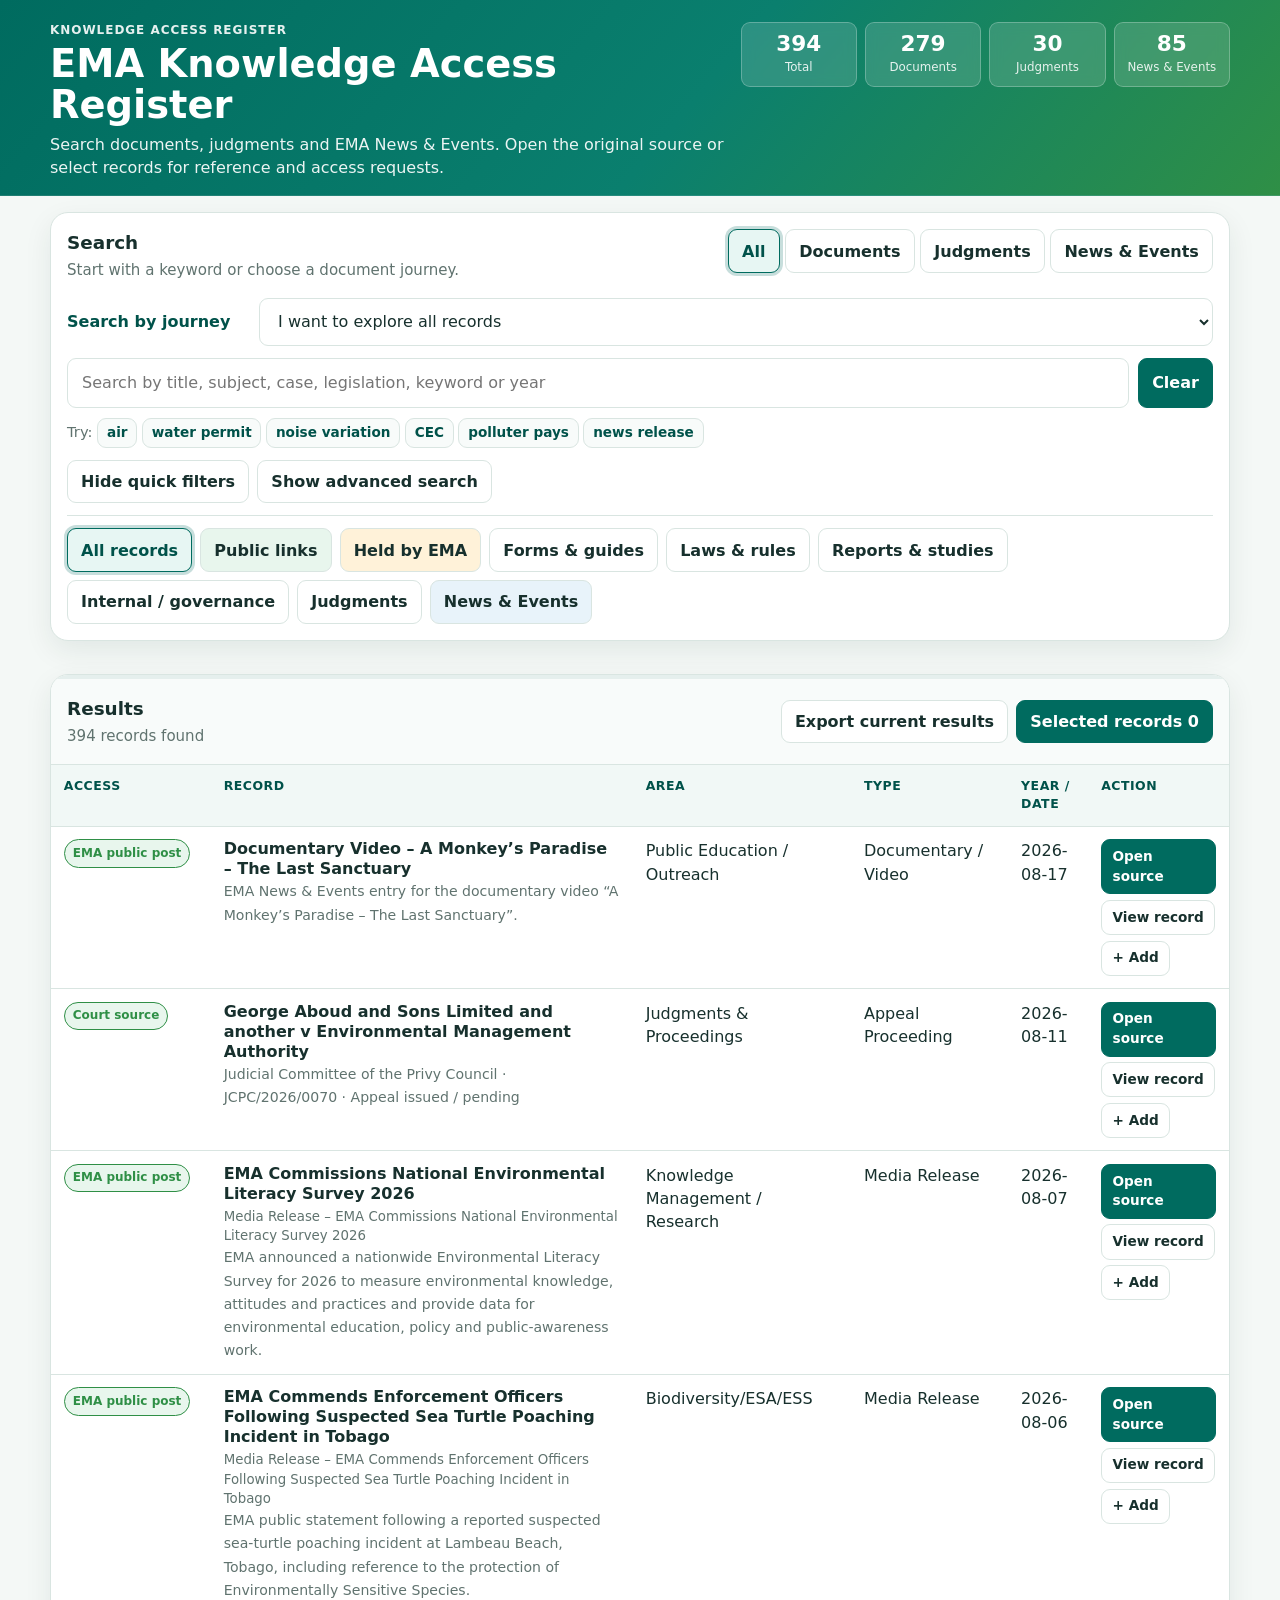
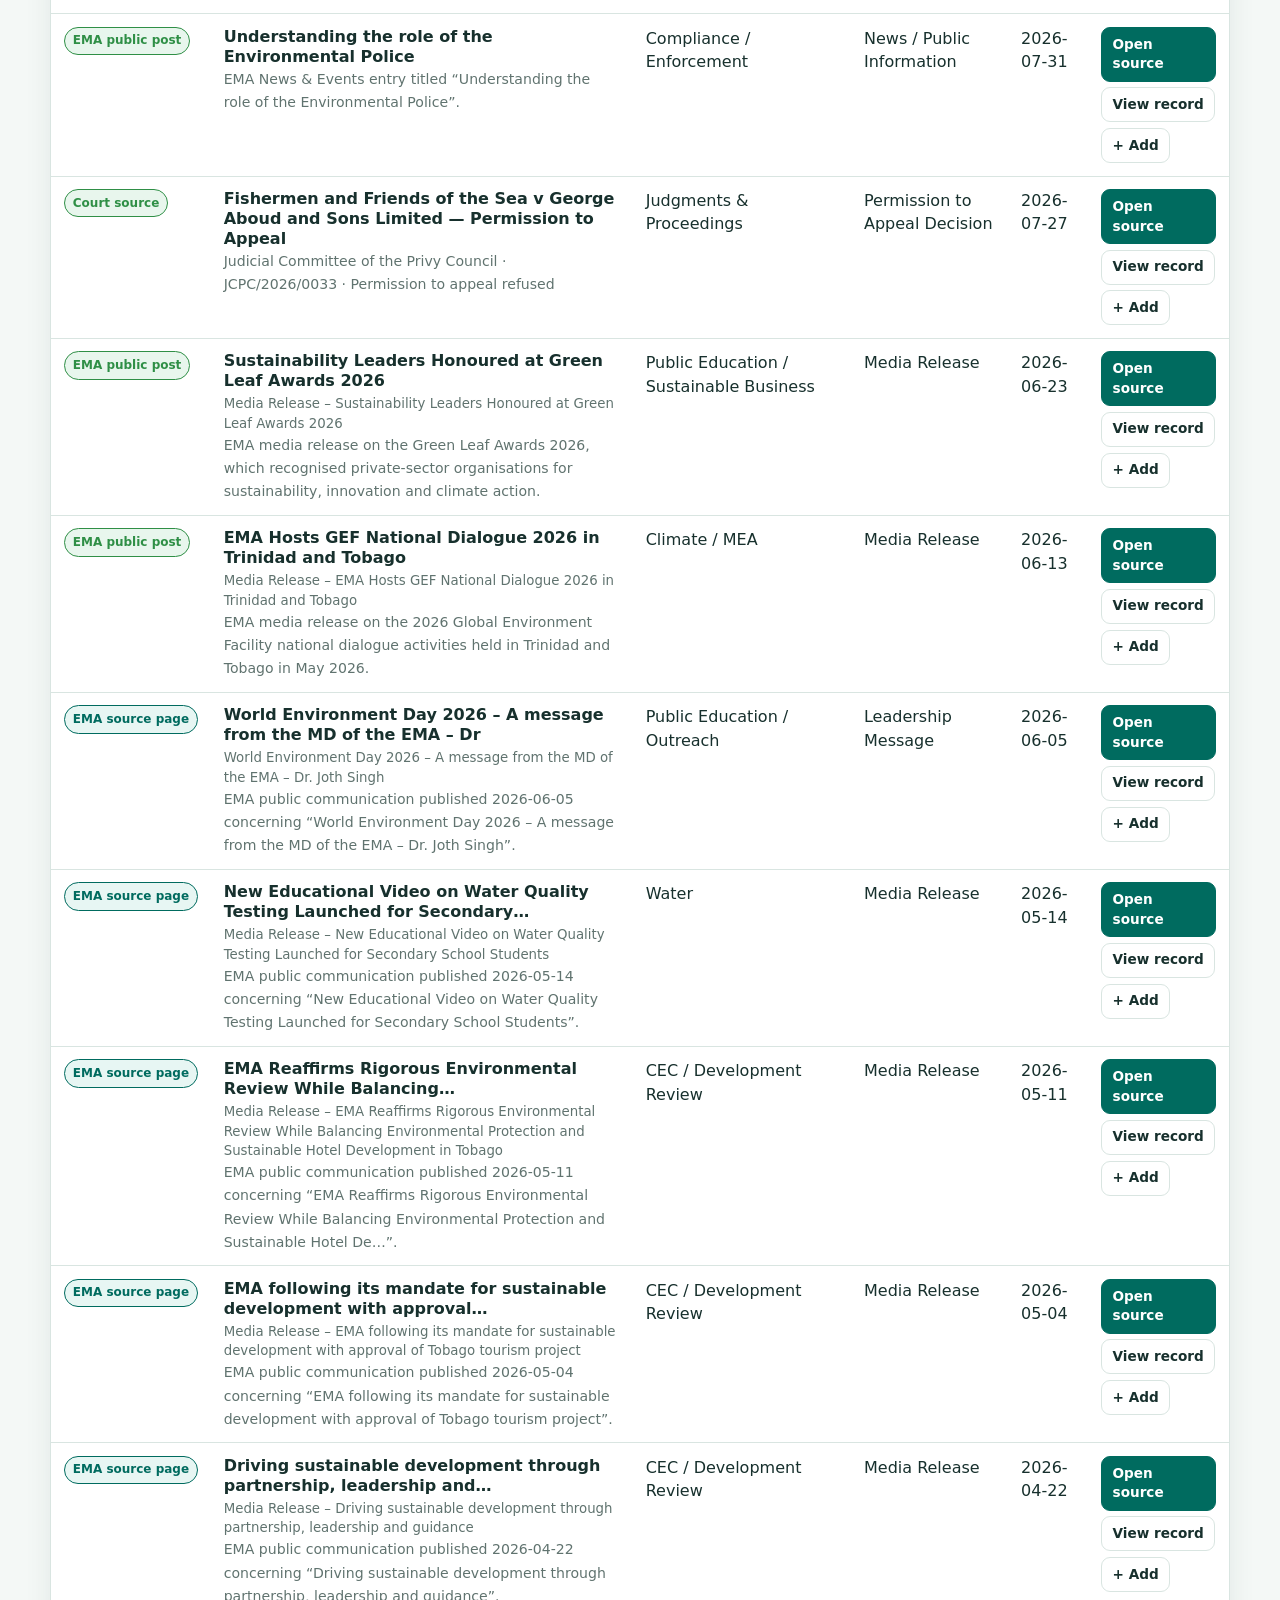
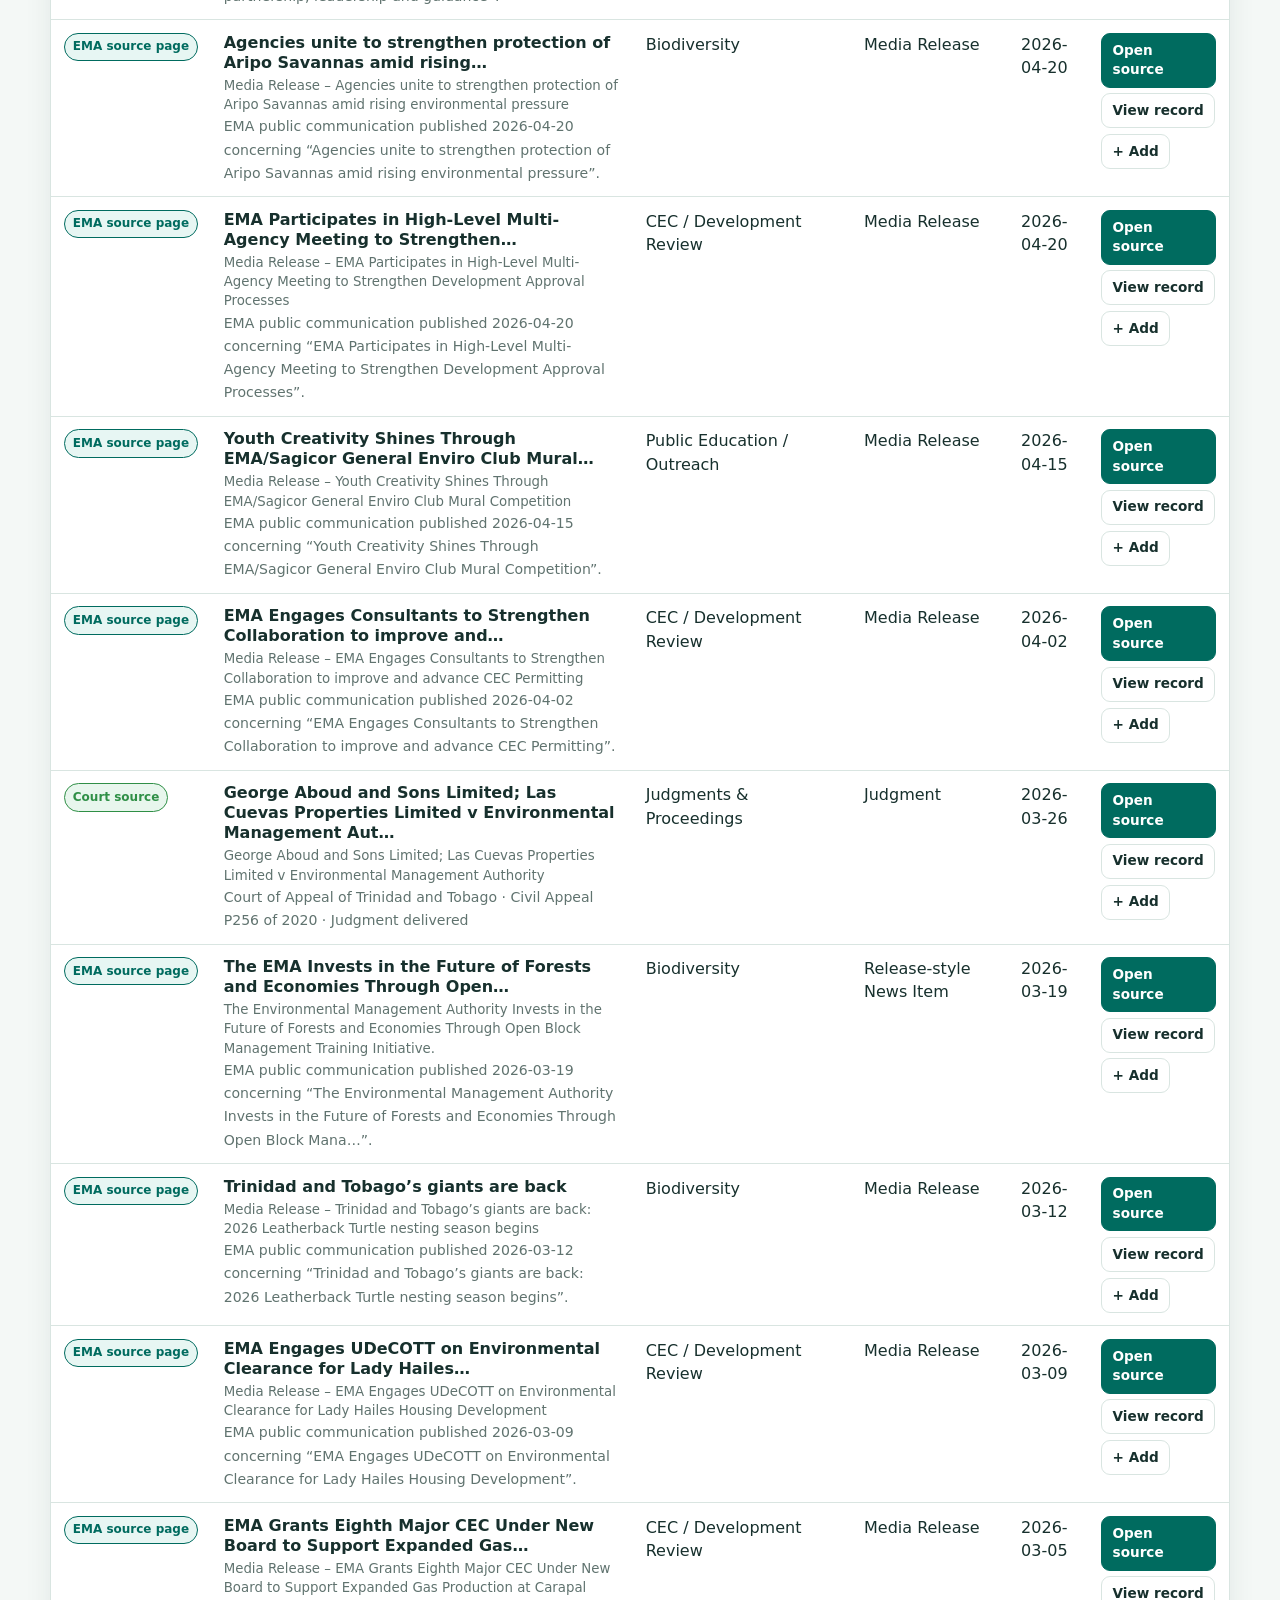
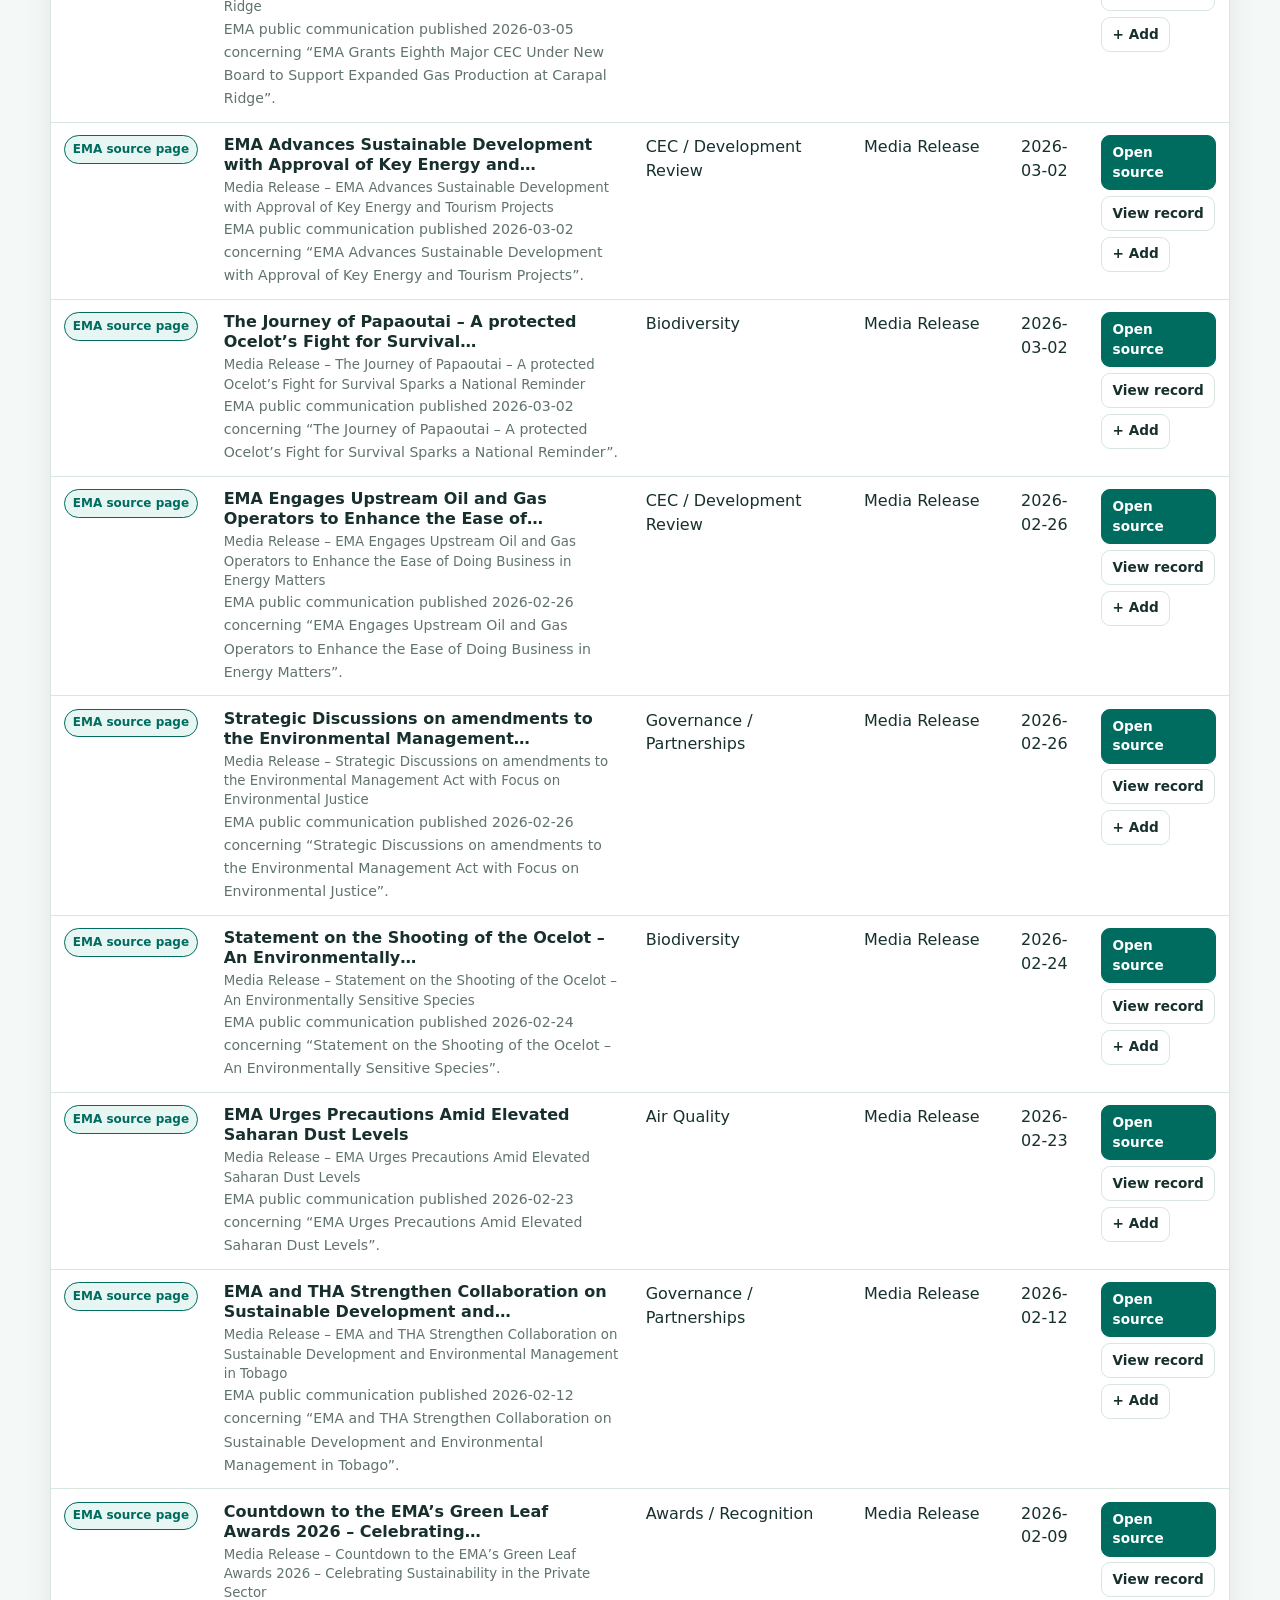
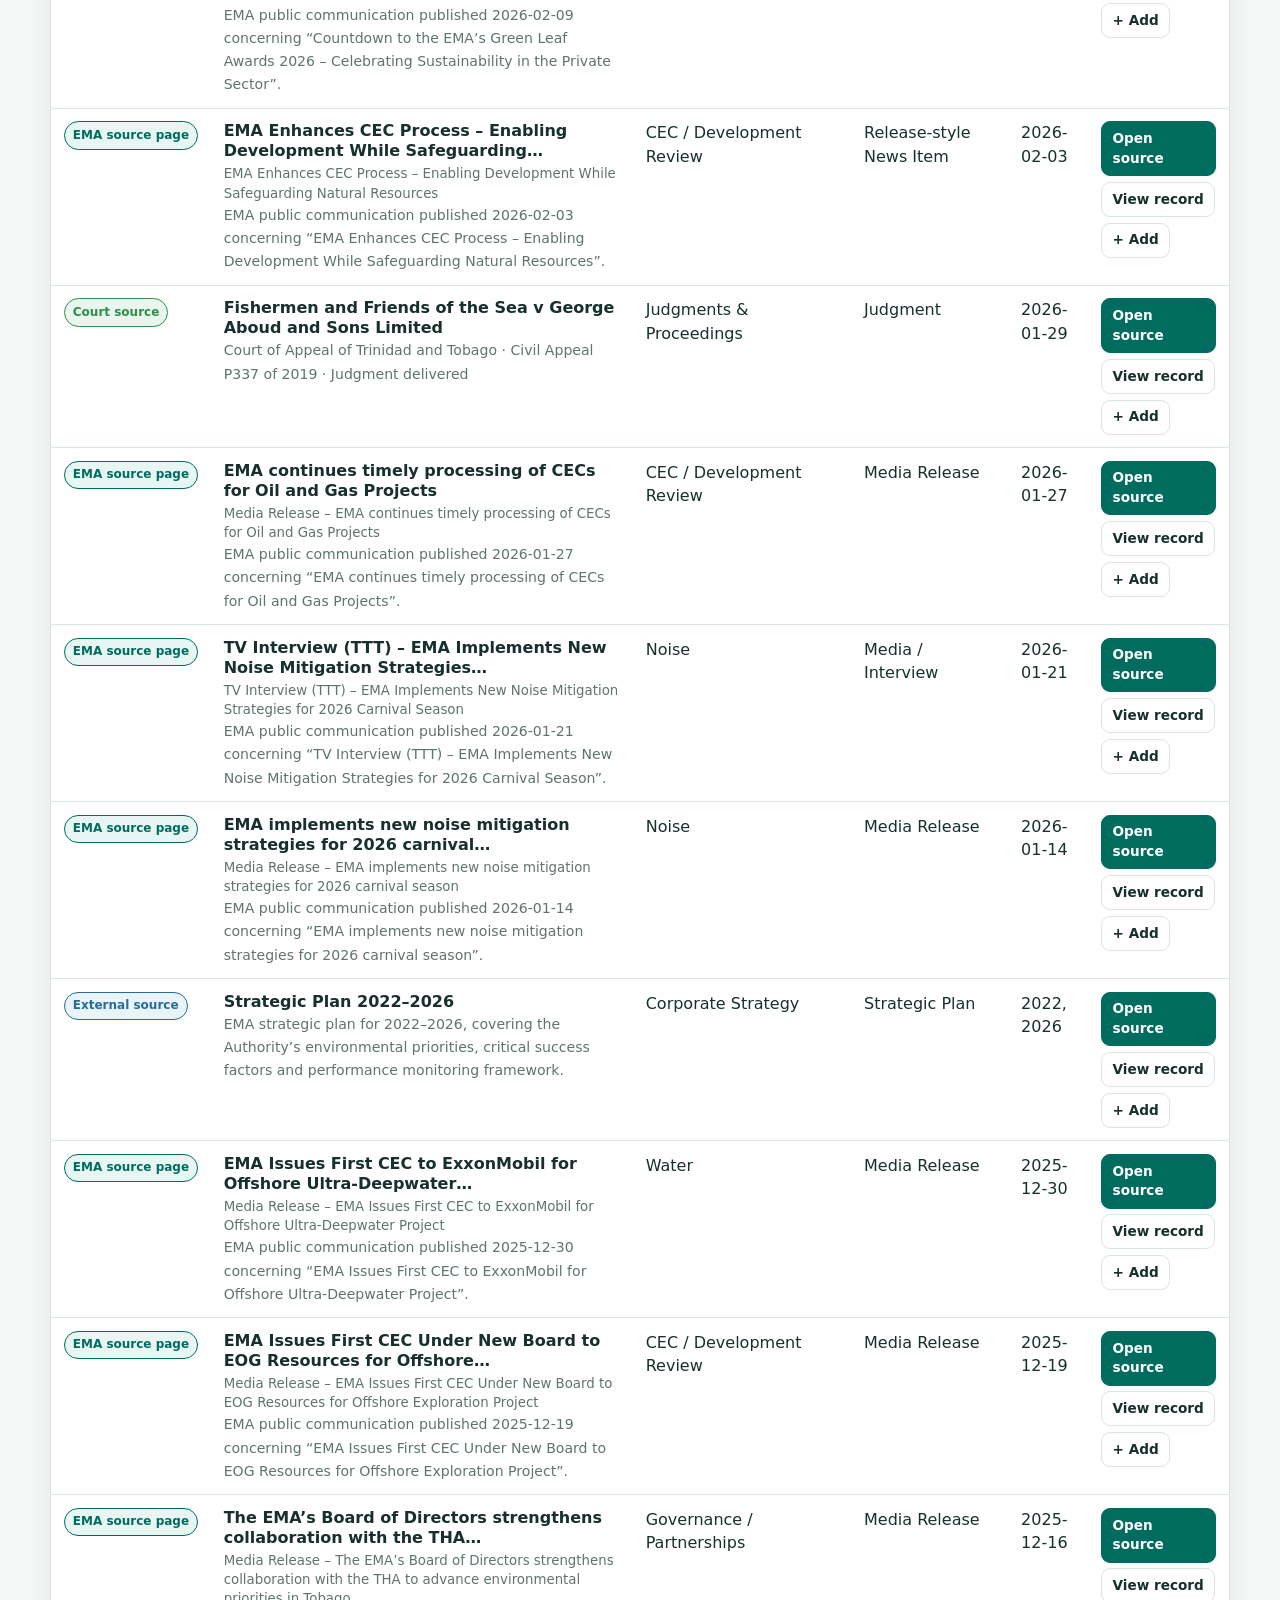
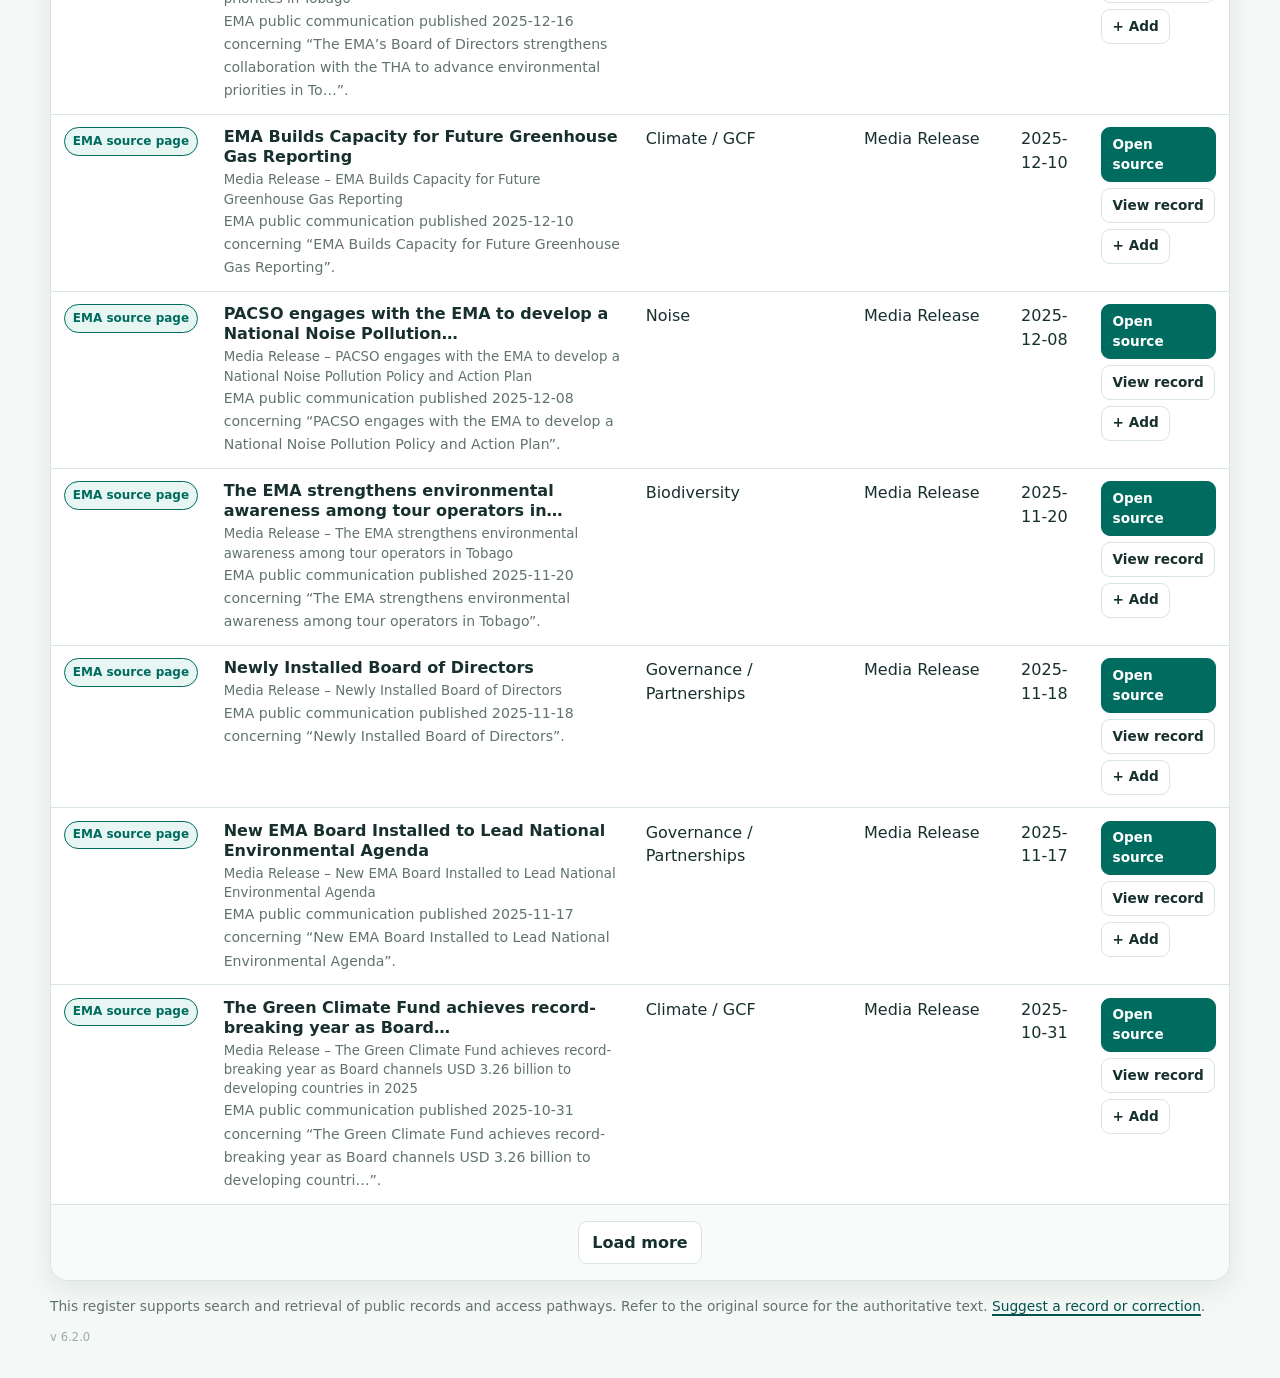
==== index.html @ c98d6322 "Add files via upload" ====
<!doctype html>
<html lang="en">
<head>
  <meta charset="utf-8" />
  <meta name="viewport" content="width=device-width, initial-scale=1" />
  <meta name="theme-color" content="#006b5f" />
  <meta name="description" content="Search publicly available EMA documents, judgments and public communications, with source and access information." />
  <title>EMA Knowledge Access Register</title>
  <link rel="manifest" href="manifest.webmanifest" />
  <link rel="stylesheet" href="assets/styles.css" />
</head>
<body>
  <a class="skip-link" href="#searchInput">Skip to search</a>

  <header class="app-header">
    <div class="header-wrap">
      <div class="title-block">
        <p class="eyebrow">Knowledge Access Register</p>
        <h1>EMA Knowledge Access Register</h1>
        <p class="lede">Search documents, judgments and EMA News & Events. Open the original source or select records for reference and access requests.</p>
      </div>
      <div class="metric-strip" aria-label="Register metrics">
        <div class="metric"><span id="metricTotal">—</span><small>Total</small></div>
        <div class="metric"><span id="metricDocuments">—</span><small>Documents</small></div>
        <div class="metric"><span id="metricJudgments">—</span><small>Judgments</small></div>
        <div class="metric"><span id="metricPress">—</span><small>News & Events</small></div>
      </div>
    </div>
  </header>

  <main class="app-shell">
    <section class="search-panel" aria-labelledby="searchHeading">
      <div class="search-topline">
        <div>
          <h2 id="searchHeading">Search</h2>
          <p>Start with a keyword or choose a document journey.</p>
        </div>
        <div class="db-tabs" role="group" aria-label="Choose database">
          <button class="tab active" type="button" data-database="all">All</button>
          <button class="tab" type="button" data-database="documents">Documents</button>
          <button class="tab" type="button" data-database="judgments">Judgments</button>
          <button class="tab" type="button" data-database="press_releases">News &amp; Events</button>
        </div>
      </div>

      <div class="journey-row">
        <label for="journeySelect">Search by journey</label>
        <select id="journeySelect">
          <option value="all">I want to explore all records</option>
          <option value="public">I need to find a public document</option>
          <option value="request">I need to request a document held by EMA</option>
          <option value="forms">I need a form, guide, or application document</option>
          <option value="law">I need a law, rule, regulation, or legal record</option>
          <option value="judgments">I need a judgment or court proceeding</option>
          <option value="reports">I need a report, study, or technical document</option>
          <option value="internal">I need an internal policy or governance document</option>
          <option value="press">I need EMA News &amp; Events or public updates</option>
        </select>
      </div>

      <div class="search-box">
        <label class="sr-only" for="searchInput">Search records</label>
        <input id="searchInput" type="search" autocomplete="off" placeholder="Search by title, subject, case, legislation, keyword or year" />
        <button class="primary" type="button" id="clearSearchBtn">Clear</button>
      </div>
      <p class="examples">Try: <button type="button" class="text-chip" data-example="air">air</button> <button type="button" class="text-chip" data-example="water permit">water permit</button> <button type="button" class="text-chip" data-example="noise variation">noise variation</button> <button type="button" class="text-chip" data-example="CEC">CEC</button> <button type="button" class="text-chip" data-example="polluter pays">polluter pays</button> <button type="button" class="text-chip" data-example="press release">news release</button></p>

      <div class="toggle-row">
        <button class="ghost" type="button" id="quickFiltersToggle" aria-expanded="true" aria-controls="quickFilters">Hide quick filters</button>
        <button class="ghost" type="button" id="advancedToggle" aria-expanded="false" aria-controls="advancedFilters">Show advanced search</button>
      </div>

      <div class="quick-filters" id="quickFilters" role="group" aria-label="Quick filters">
        <button type="button" class="filter active" data-filter="all">All records</button>
        <button type="button" class="filter" data-filter="public">Public links</button>
        <button type="button" class="filter" data-filter="request">Held by EMA</button>
        <button type="button" class="filter" data-filter="forms">Forms & guides</button>
        <button type="button" class="filter" data-filter="law">Laws & rules</button>
        <button type="button" class="filter" data-filter="reports">Reports & studies</button>
        <button type="button" class="filter" data-filter="internal">Internal / governance</button>
        <button type="button" class="filter" data-filter="judgments">Judgments</button>
        <button type="button" class="filter" data-filter="press">News &amp; Events</button>
        
      </div>

      <div class="advanced hidden" id="advancedFilters">
        <label>Knowledge area
          <select id="areaFilter"><option value="all">All areas</option></select>
        </label>
        <label>Record type
          <select id="typeFilter"><option value="all">All types</option></select>
        </label>
        <label>Source status
          <select id="statusFilter"><option value="all">All statuses</option></select>
        </label>
        <label>Year
          <select id="yearFilter"><option value="all">All years</option></select>
        </label>
      </div>
    </section>

    <section class="notice hidden" id="loadNotice" aria-live="polite"></section>

    <section class="results-panel" aria-labelledby="resultsHeading">
      <div class="results-head">
        <div>
          <h2 id="resultsHeading">Results</h2>
          <p id="resultCount">Loading records…</p>
        </div>
        <div class="results-actions">
          <button class="ghost" type="button" id="exportResultsBtn">Export current results</button>
          <button class="primary" type="button" id="openBasketBtn">Selected records <span id="basketCount">0</span></button>
        </div>
      </div>

      <div class="table-wrap" role="region" aria-label="Search results" tabindex="0">
        <table class="results-table">
          <thead>
            <tr>
              <th scope="col">Access</th>
              <th scope="col">Record</th>
              <th scope="col">Area</th>
              <th scope="col">Type</th>
              <th scope="col">Year / Date</th>
              <th scope="col">Action</th>
            </tr>
          </thead>
          <tbody id="resultsBody">
            <tr><td colspan="6">Loading…</td></tr>
          </tbody>
        </table>
      </div>
      <section id="lowResultAssist" class="low-result-assist hidden" aria-live="polite"></section>
      <div class="load-more-row"><button class="ghost" type="button" id="loadMoreBtn">Load more</button></div>
    </section>
  </main>

  <aside class="basket-drawer" id="basketDrawer" aria-hidden="true" aria-labelledby="basketTitle">
    <div class="basket-card">
      <div class="basket-head">
        <div>
          <h2 id="basketTitle">Selected records</h2>
          <p>Review records you selected, then export the list or prepare request text where needed.</p>
        </div>
        <button class="icon-btn" type="button" id="closeBasketBtn" aria-label="Close basket">×</button>
      </div>
      <div id="basketItems" class="basket-items empty">No records selected yet.</div>
      <div class="basket-actions">
        <button class="primary" type="button" id="copyRequestBtn">Copy request text</button>
        <button class="ghost" type="button" id="downloadCsvBtn">Download CSV</button>
        <button class="ghost" type="button" id="downloadJsonBtn">Download JSON</button>
        <a class="ghost link-btn" href="https://www.ema.co.tt/information-centre-general-request/" target="_blank" rel="noopener">Open EMA request page</a>
        <button class="ghost danger-lite" type="button" id="clearBasketBtn">Clear all</button>
      </div>
      <label class="request-output-label" for="requestOutput">Generated request text</label>
      <textarea id="requestOutput" rows="8" readonly></textarea>
    </div>
  </aside>

  <footer class="footer">
    <div class="footer-mainline">
      <span>This register supports search and retrieval of public records and access pathways. Refer to the original source for the authoritative text. <a href="mailto:ema@ema.co.tt?subject=EMA%20Knowledge%20Access%20Register%20%E2%80%93%20record%20suggestion">Suggest a record or correction</a>.</span>
      <span class="version-shell" aria-label="App version">v<span id="appVersion" class="secret-version" tabindex="0">—</span></span>
    </div>
    <div id="adminPanel" class="admin-panel hidden" aria-live="polite">
      <div class="admin-head">
        <div>
          <strong>Admin tools</strong>
          <small>Version and diagnostics for GitHub Pages troubleshooting.</small>
        </div>
        <button class="ghost danger-lite" type="button" id="resetCacheBtn" title="Use if GitHub Pages still shows an old cached version">Refresh app cache</button>
      </div>
      <div id="diagnosticsPanel" class="diagnostics"></div>
    </div>
  </footer>

  <script src="assets/app.js" defer></script>
</body>
</html>
---- assets/styles.css ----
:root{
  --bg:#f4f8f6;
  --surface:#ffffff;
  --surface-soft:#f8fbfa;
  --text:#17302d;
  --muted:#60736f;
  --line:#d9e5e1;
  --teal:#006b5f;
  --teal-dark:#00524a;
  --green:#2f8f46;
  --green-soft:#e8f6ed;
  --amber:#b26d00;
  --amber-soft:#fff2d9;
  --blue:#266d96;
  --blue-soft:#e8f3fa;
  --grey:#68727a;
  --grey-soft:#f0f2f3;
  --red:#ad3b2f;
  --red-soft:#fff0ed;
  --shadow:0 10px 28px rgba(15,48,43,.08);
  --radius:18px;
  --focus:0 0 0 3px rgba(0,107,95,.22);
  font-family: system-ui, -apple-system, BlinkMacSystemFont, "Segoe UI", sans-serif;
}
*{box-sizing:border-box}
html{scroll-behavior:smooth}
body{margin:0;background:var(--bg);color:var(--text);font-size:16px;line-height:1.45}
button,input,select,textarea{font:inherit}
button,a{touch-action:manipulation}
button{cursor:pointer}
a{color:var(--teal);text-decoration-thickness:2px;text-underline-offset:3px}
.skip-link{position:absolute;left:-999px;top:0;background:#fff;color:#000;padding:.75rem;z-index:9999}
.skip-link:focus{left:0}
.sr-only{position:absolute;width:1px;height:1px;padding:0;margin:-1px;overflow:hidden;clip:rect(0,0,0,0);white-space:nowrap;border:0}
.hidden{display:none!important}
.app-header{background:linear-gradient(130deg,#006b5f 0%,#0a7f6e 54%,#2f8f46 100%);color:#fff;padding:1.35rem 1rem 1rem;border-bottom:1px solid rgba(255,255,255,.12)}
.header-wrap{max-width:1180px;margin:0 auto;display:grid;grid-template-columns:1.5fr auto;gap:1rem;align-items:end}
.eyebrow{margin:0 0 .25rem;text-transform:uppercase;font-weight:800;letter-spacing:.08em;font-size:.75rem;opacity:.9}
h1{margin:0;font-size:clamp(1.65rem,3vw,2.65rem);line-height:1.08}
.lede{margin:.45rem 0 0;max-width:760px;color:rgba(255,255,255,.92)}
.metric-strip{display:grid;grid-template-columns:repeat(4,minmax(78px,1fr));gap:.5rem;min-width:min(520px,100%)}
.metric{background:rgba(255,255,255,.14);border:1px solid rgba(255,255,255,.25);border-radius:14px;padding:.65rem .8rem;text-align:center;backdrop-filter:blur(6px)}
.metric span{display:block;font-weight:850;font-size:1.35rem;line-height:1;color:#fff}
.metric small{display:block;margin-top:.25rem;color:rgba(255,255,255,.88);font-size:.74rem}
.app-shell{width:min(1180px,calc(100% - 1.5rem));margin:1rem auto 0;display:grid;gap:1.35rem}
.search-panel,.results-panel,.notice{background:var(--surface);border:1px solid var(--line);box-shadow:var(--shadow);border-radius:var(--radius)}
.search-panel{padding:1rem;position:relative;top:auto;z-index:1}
.search-topline{display:flex;justify-content:space-between;align-items:flex-start;gap:1rem;flex-wrap:wrap}
h2{margin:.05rem 0 .2rem;font-size:1.15rem}
.search-topline p,.results-head p,.basket-head p{margin:0;color:var(--muted);font-size:.94rem}
.db-tabs{display:flex;gap:.35rem;flex-wrap:wrap}
.tab,.filter,.ghost,.primary,.text-chip,.icon-btn,.link-btn{border:1px solid var(--line);border-radius:999px;background:#fff;color:var(--text);padding:.58rem .82rem;font-weight:750;text-decoration:none;display:inline-flex;align-items:center;justify-content:center;gap:.35rem;min-height:40px}
.tab.active,.filter.active{border-color:var(--teal);background:#e7f6f3;color:var(--teal-dark);box-shadow:var(--focus)}
.primary{background:var(--teal);color:#fff;border-color:var(--teal)}
.primary:hover,.primary:focus{background:var(--teal-dark)}
.ghost:hover,.ghost:focus,.tab:hover,.filter:hover,.text-chip:hover{border-color:var(--teal);box-shadow:var(--focus)}
.danger-lite{color:var(--red);background:var(--red-soft);border-color:#f3c6be}
.journey-row{display:grid;grid-template-columns:180px 1fr;gap:.75rem;align-items:center;margin:1rem 0 .75rem}
.journey-row label{font-weight:800;color:var(--teal-dark)}
select,input[type="search"]{width:100%;border:1px solid var(--line);border-radius:14px;background:#fff;color:var(--text);padding:.78rem .88rem;min-height:46px}
select:focus,input:focus,textarea:focus,button:focus-visible,a:focus-visible{outline:none;box-shadow:var(--focus);border-color:var(--teal)}
.search-box{display:grid;grid-template-columns:1fr auto;gap:.55rem}
.examples{margin:.6rem 0 0;color:var(--muted);font-size:.92rem}
.text-chip{min-height:30px;padding:.18rem .55rem;font-size:.85rem;background:var(--surface-soft);color:var(--teal-dark)}
.toggle-row{display:flex;gap:.5rem;flex-wrap:wrap;margin-top:.75rem}
.quick-filters{display:flex;gap:.5rem;flex-wrap:wrap;margin-top:.75rem;padding-top:.75rem;border-top:1px solid var(--line)}
.filter[data-filter="public"]{background:var(--green-soft)}
.filter[data-filter="request"]{background:var(--amber-soft)}
.filter[data-filter="press"]{background:var(--blue-soft)}
.advanced{display:grid;grid-template-columns:repeat(4,minmax(150px,1fr));gap:.75rem;margin-top:.85rem;padding:.85rem;background:var(--surface-soft);border:1px solid var(--line);border-radius:14px}
.advanced label{font-size:.85rem;color:var(--muted);font-weight:750}
.advanced select{margin-top:.25rem}
.notice{padding:.85rem 1rem;border-left:6px solid var(--amber);background:#fffaf0}
.notice.error{border-left-color:var(--red);background:var(--red-soft)}
.notice.success{border-left-color:var(--green);background:var(--green-soft)}
.results-panel{padding:0;overflow:hidden;margin-top:.75rem;scroll-margin-top:1rem}
.results-head{display:flex;justify-content:space-between;gap:1rem;align-items:center;padding:1rem;border-bottom:1px solid var(--line);background:var(--surface-soft)}
.results-actions{display:flex;gap:.5rem;flex-wrap:wrap;justify-content:flex-end}
.table-wrap{overflow:auto;max-height:none}
.results-table{width:100%;border-collapse:collapse;background:#fff}
th,td{padding:.78rem .8rem;border-bottom:1px solid var(--line);vertical-align:top;text-align:left}
th{position:sticky;top:0;background:#f1f8f6;color:var(--teal-dark);font-size:.78rem;text-transform:uppercase;letter-spacing:.04em;z-index:2}
.result-row{transition:background .18s ease}
.result-row:hover{background:#fbfdfc}
.status-pill{display:inline-flex;align-items:center;border-radius:999px;padding:.28rem .5rem;font-size:.75rem;font-weight:850;border:1px solid currentColor;white-space:nowrap}
.status-public{color:var(--green);background:var(--green-soft)}
.status-request{color:var(--amber);background:var(--amber-soft)}
.status-external{color:var(--blue);background:var(--blue-soft)}
.status-source{color:var(--teal);background:#e7f6f3}
.status-verify{color:var(--grey);background:var(--grey-soft)}
.title-cell strong{display:block;font-size:1rem;line-height:1.25}
.title-cell small{display:block;color:var(--muted);margin-top:.18rem;max-width:520px}
.meta-sm{color:var(--muted);font-size:.88rem}
.action-stack{display:flex;gap:.35rem;flex-wrap:wrap;justify-content:flex-start}
.action-stack .ghost,.action-stack .primary{padding:.42rem .65rem;min-height:34px;font-size:.85rem}
.detail-row td{padding:0;border-bottom:1px solid var(--line);background:#fbfdfc}
.index-card{margin:.5rem .8rem .9rem;border:1px solid var(--line);border-left:6px solid var(--teal);border-radius:14px;background:#fff;padding:.9rem;box-shadow:0 4px 16px rgba(17,48,43,.06)}
.index-card.public{border-left-color:var(--green)}
.index-card.request{border-left-color:var(--amber)}
.index-card.external{border-left-color:var(--blue)}
.index-card.verify{border-left-color:var(--grey)}
.index-card-head{display:flex;justify-content:space-between;gap:1rem;align-items:flex-start;margin-bottom:.65rem}
.index-grid{display:grid;grid-template-columns:repeat(3,minmax(180px,1fr));gap:.75rem;margin-top:.75rem}
.info-box{background:var(--surface-soft);border:1px solid var(--line);border-radius:12px;padding:.75rem}
.info-box h4{margin:0 0 .25rem;font-size:.86rem;color:var(--teal-dark)}
.info-box p{margin:0;color:var(--muted);font-size:.9rem}
.keyword-list{display:flex;gap:.35rem;flex-wrap:wrap;margin-top:.45rem}
.keyword{background:#eef5f3;color:#36514d;border:1px solid #d6e3df;border-radius:999px;padding:.18rem .45rem;font-size:.75rem}
.load-more-row{text-align:center;padding:1rem;background:var(--surface-soft)}
.basket-drawer{position:fixed;inset:0;background:rgba(7,32,29,.38);display:none;align-items:stretch;justify-content:flex-end;z-index:50}
.basket-drawer.open{display:flex}
.basket-card{width:min(520px,100%);height:100%;background:#fff;padding:1rem;box-shadow:-12px 0 36px rgba(0,0,0,.18);overflow:auto}
.basket-head{display:flex;justify-content:space-between;gap:1rem;align-items:flex-start;border-bottom:1px solid var(--line);padding-bottom:.8rem;margin-bottom:.8rem}
.icon-btn{font-size:1.5rem;line-height:1;width:42px;height:42px;padding:0}
.basket-items{display:grid;gap:.55rem;margin-bottom:.85rem}
.basket-items.empty{color:var(--muted);background:var(--surface-soft);border:1px dashed var(--line);border-radius:12px;padding:1rem;text-align:center}
.basket-item{border:1px solid var(--line);border-left:5px solid var(--teal);border-radius:12px;padding:.65rem;background:#fff}
.basket-item strong{display:block}
.basket-item small{display:block;color:var(--muted);margin:.1rem 0 .35rem}
.basket-actions{display:flex;gap:.45rem;flex-wrap:wrap;margin:.7rem 0}
.request-output-label{font-weight:800;color:var(--teal-dark);display:block;margin:.9rem 0 .35rem}
textarea{width:100%;border:1px solid var(--line);border-radius:14px;padding:.75rem;background:#fbfdfc;color:var(--text);resize:vertical}
.footer{width:min(1180px,calc(100% - 1.5rem));margin:1rem auto 2rem;color:var(--muted);font-size:.86rem}
.footer-mainline{display:flex;justify-content:space-between;gap:.75rem;align-items:center;flex-wrap:wrap}
.version-shell{font-size:.72rem;color:#78908c;user-select:none;opacity:.72}
.secret-version{cursor:default;border-radius:8px;padding:.15rem .25rem}
.secret-version:focus-visible{outline:none;box-shadow:var(--focus)}
.admin-panel{margin-top:.75rem;background:#fff;border:1px solid var(--line);border-radius:14px;padding:.85rem;box-shadow:0 8px 24px rgba(17,48,43,.08)}
.admin-head{display:flex;align-items:center;justify-content:space-between;gap:.75rem;margin-bottom:.65rem}
.admin-head small{display:block;color:var(--muted);margin-top:.15rem}
.diagnostics{margin-top:.5rem;background:#fbfdfc;border:1px solid var(--line);border-radius:12px;padding:.75rem;white-space:pre-wrap;font-family:ui-monospace,SFMono-Regular,Menlo,monospace;color:#304b47;overflow:auto;max-height:280px}

/* Search and results are intentionally separated: the search panel no longer sticks over the record list. */
.results-panel::before{content:"";display:block;height:0}
.results-head{border-top:4px solid rgba(0,107,95,.08)}

@media(max-width:850px){
  .header-wrap{grid-template-columns:1fr}.metric-strip{grid-template-columns:repeat(4,1fr);min-width:0}.metric{padding:.55rem .4rem}.metric span{font-size:1.05rem}.metric small{font-size:.68rem}
  .search-panel{position:relative;top:auto}.journey-row{grid-template-columns:1fr}.search-box{grid-template-columns:1fr}.advanced{grid-template-columns:1fr}.results-head{align-items:flex-start;flex-direction:column}.results-actions{justify-content:flex-start;width:100%}.results-actions .ghost,.results-actions .primary{flex:1 1 auto}
  .results-table,.results-table thead,.results-table tbody,.results-table th,.results-table td,.results-table tr{display:block}.results-table thead{display:none}.result-row{border-bottom:1px solid var(--line);padding:.7rem .75rem}.result-row td{border:none;padding:.2rem 0}.result-row td:before{content:attr(data-label);display:block;font-size:.7rem;text-transform:uppercase;letter-spacing:.04em;color:var(--muted);font-weight:850;margin-top:.25rem}.result-row td:first-child:before{display:none}.action-stack{margin-top:.45rem}.detail-row{display:block}.detail-row td{display:block}.index-card{margin:.25rem .75rem .9rem}.index-grid{grid-template-columns:1fr}.index-card-head{flex-direction:column}.db-tabs{width:100%}.tab{flex:1 1 auto}.quick-filters{max-height:220px;overflow:auto}.toggle-row .ghost{flex:1 1 160px}
}
@media(max-width:480px){.admin-head{align-items:flex-start;flex-direction:column}.admin-head .ghost{width:100%}.app-header{padding:.9rem .75rem}.app-shell,.footer{width:calc(100% - .75rem)}.search-panel{padding:.75rem;border-radius:14px}.metric-strip{gap:.35rem}.metric small{display:none}th,td{padding:.6rem}.basket-card{padding:.85rem}.basket-actions .ghost,.basket-actions .primary,.basket-actions .link-btn{width:100%}}
@media(prefers-reduced-motion:reduce){*{scroll-behavior:auto!important;transition:none!important}}

/* v6.2 retrieval-focused refinements */
body{font-size:16px}
.tab,.filter,.ghost,.primary,.text-chip,.icon-btn,.link-btn{border-radius:9px;font-weight:700}
select,input[type="search"],textarea{font-size:16px;border-radius:9px}
.metric-strip{align-self:start}
.metric{border-radius:9px}
.result-row.is-selected{background:#f2faf7}
.select-toggle.selected{border-color:var(--green);background:var(--green-soft);color:var(--green)}
.context-box{grid-column:span 1}
.source-note{margin-top:.55rem!important;font-size:.82rem!important}
.low-result-assist{display:flex;justify-content:space-between;gap:1rem;align-items:center;padding:1rem;border-top:1px solid var(--line);background:#fbfdfc}
.low-result-assist strong{display:block;font-size:1rem;color:var(--teal-dark);margin-bottom:.2rem}
.low-result-assist p{margin:0;color:var(--muted);max-width:720px}
.low-result-actions{display:flex;gap:.5rem;flex-wrap:wrap;justify-content:flex-end}
.footer a{color:var(--teal-dark)}
@media(max-width:850px){.low-result-assist{align-items:flex-start;flex-direction:column}.low-result-actions{justify-content:flex-start;width:100%}.low-result-actions .ghost,.low-result-actions .primary{flex:1 1 auto}}
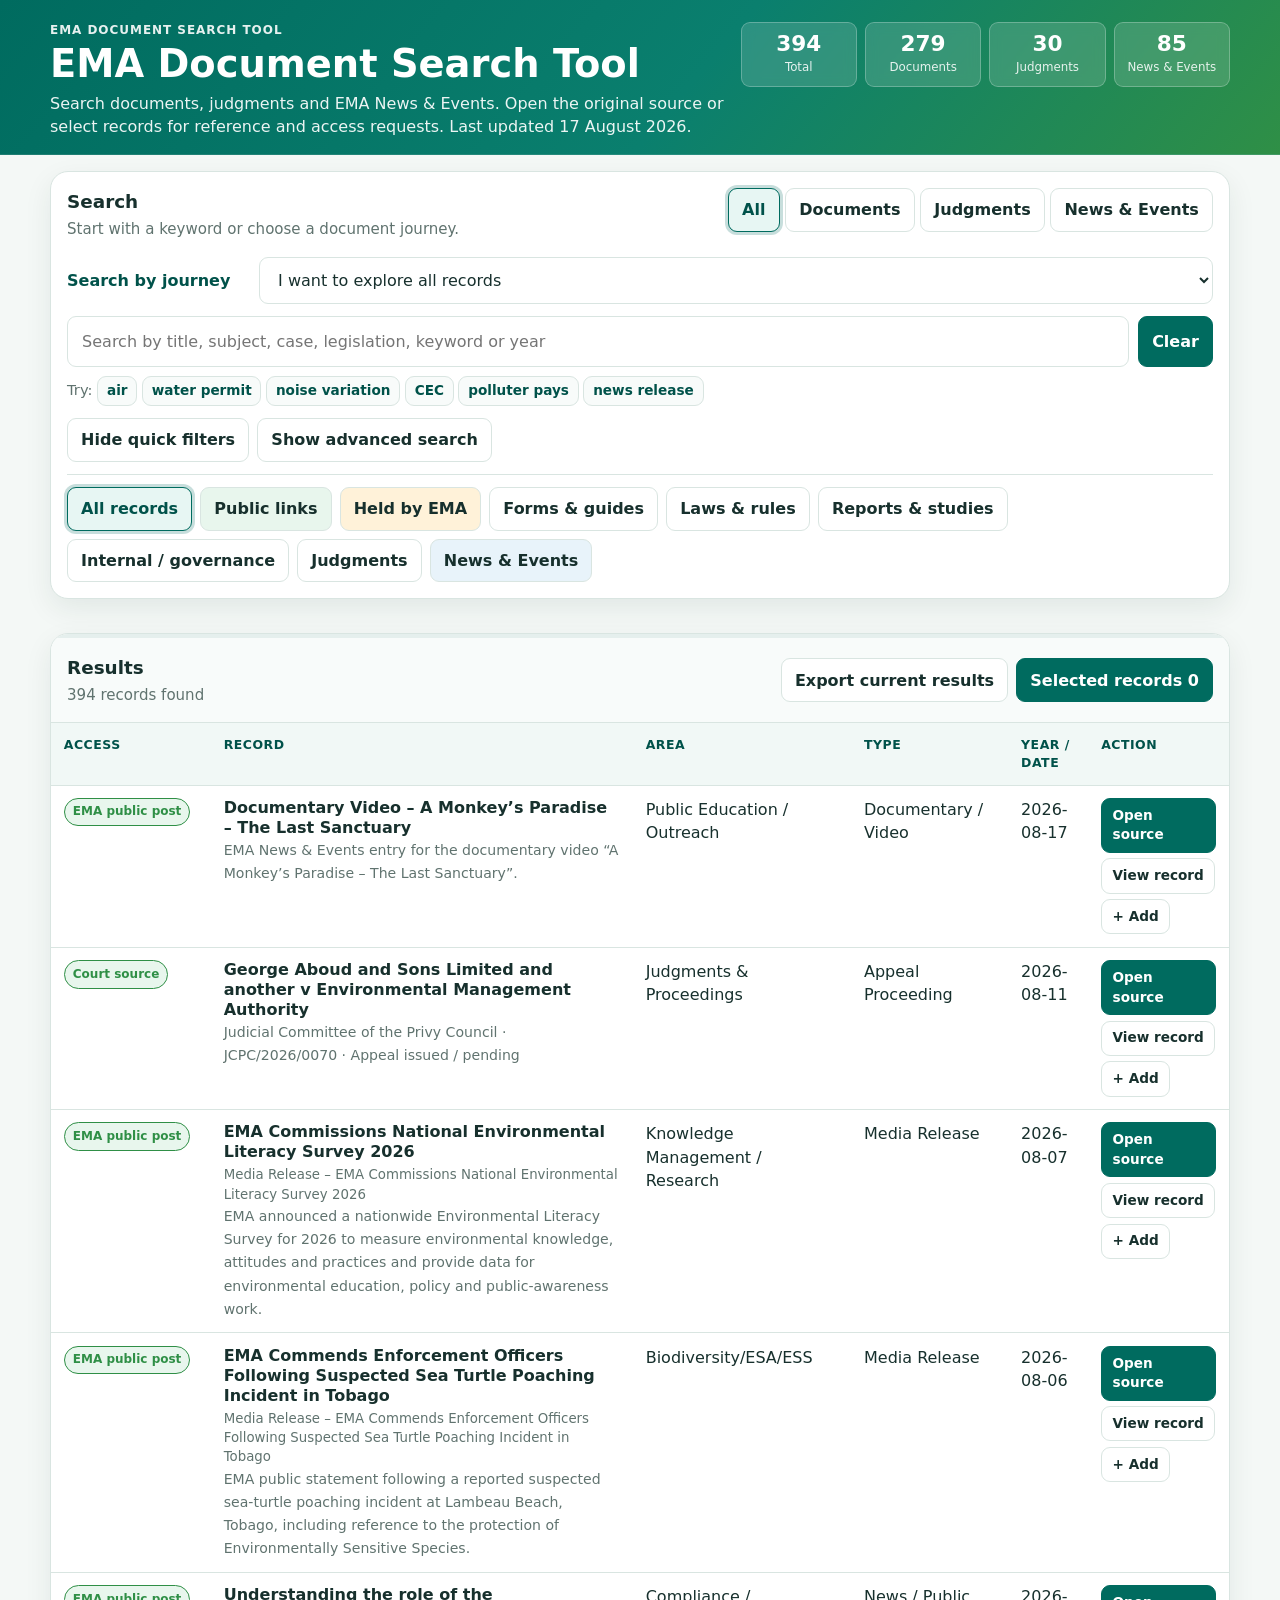
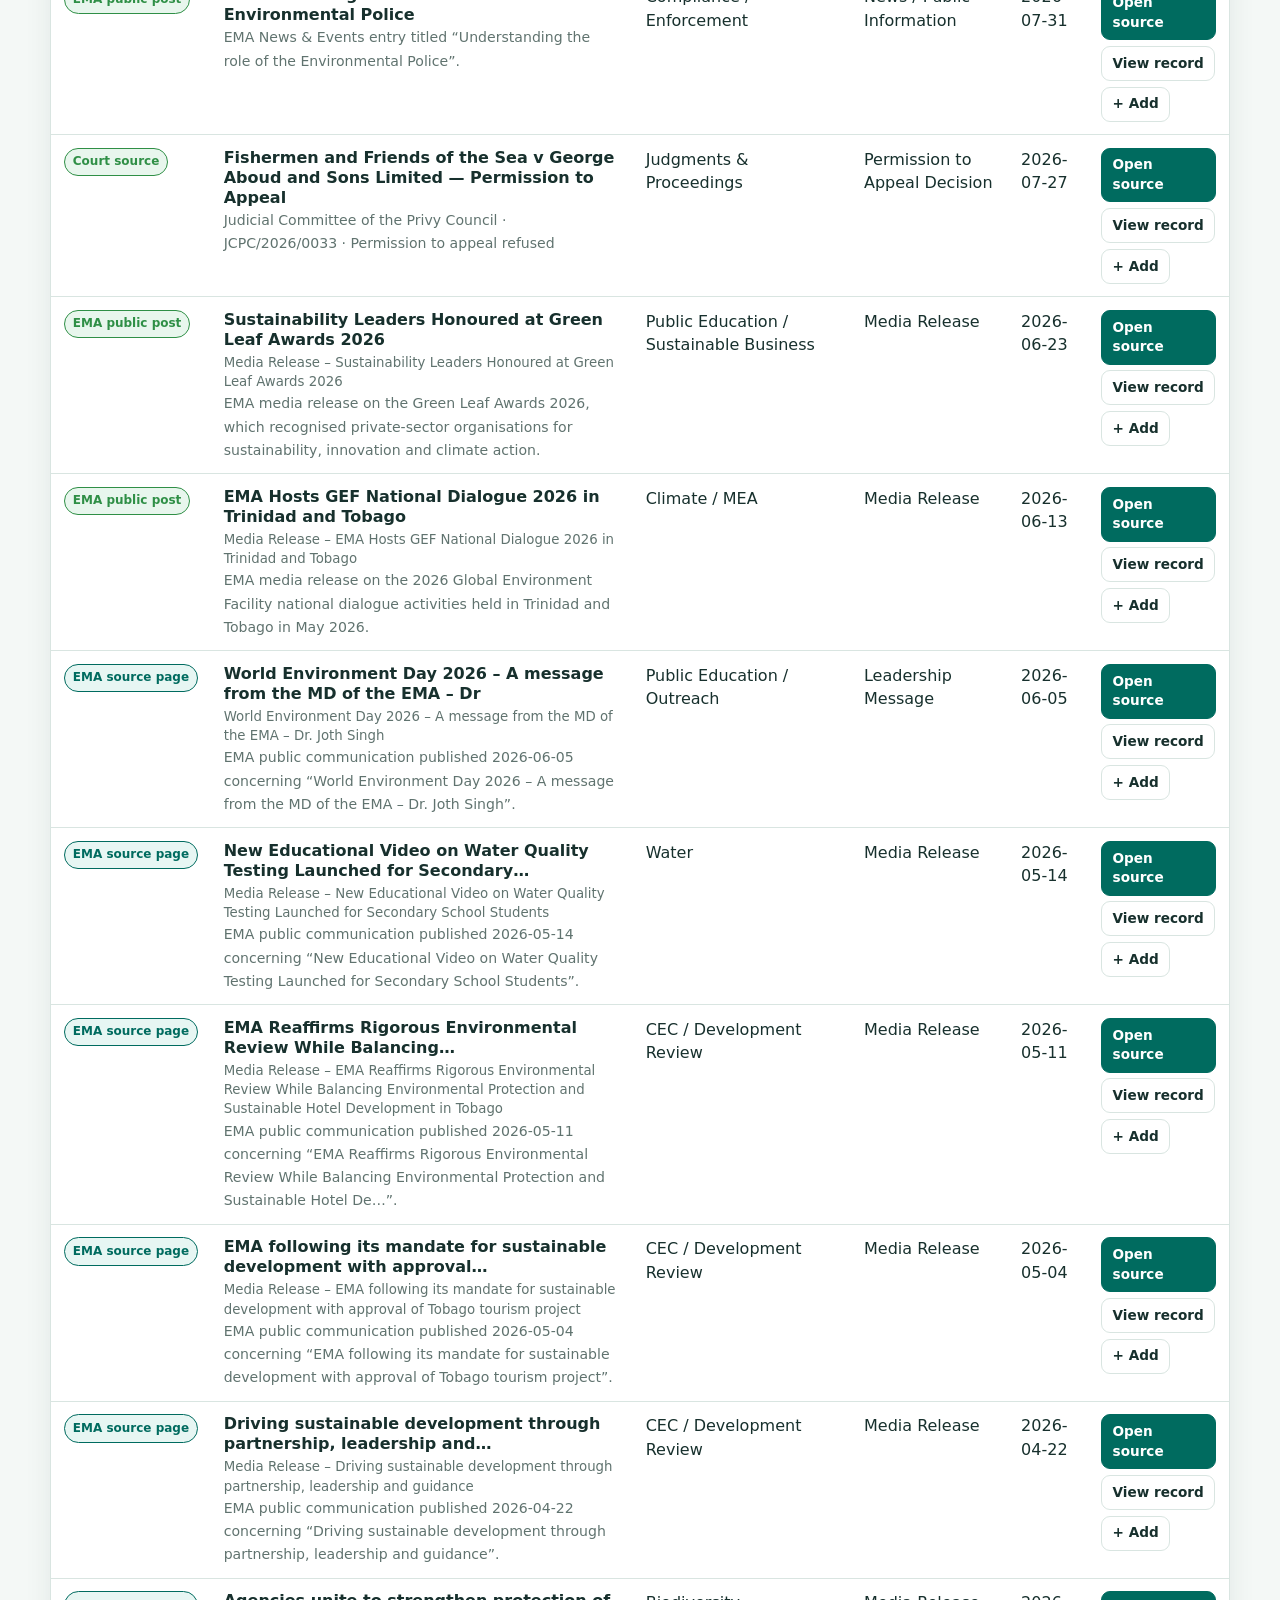
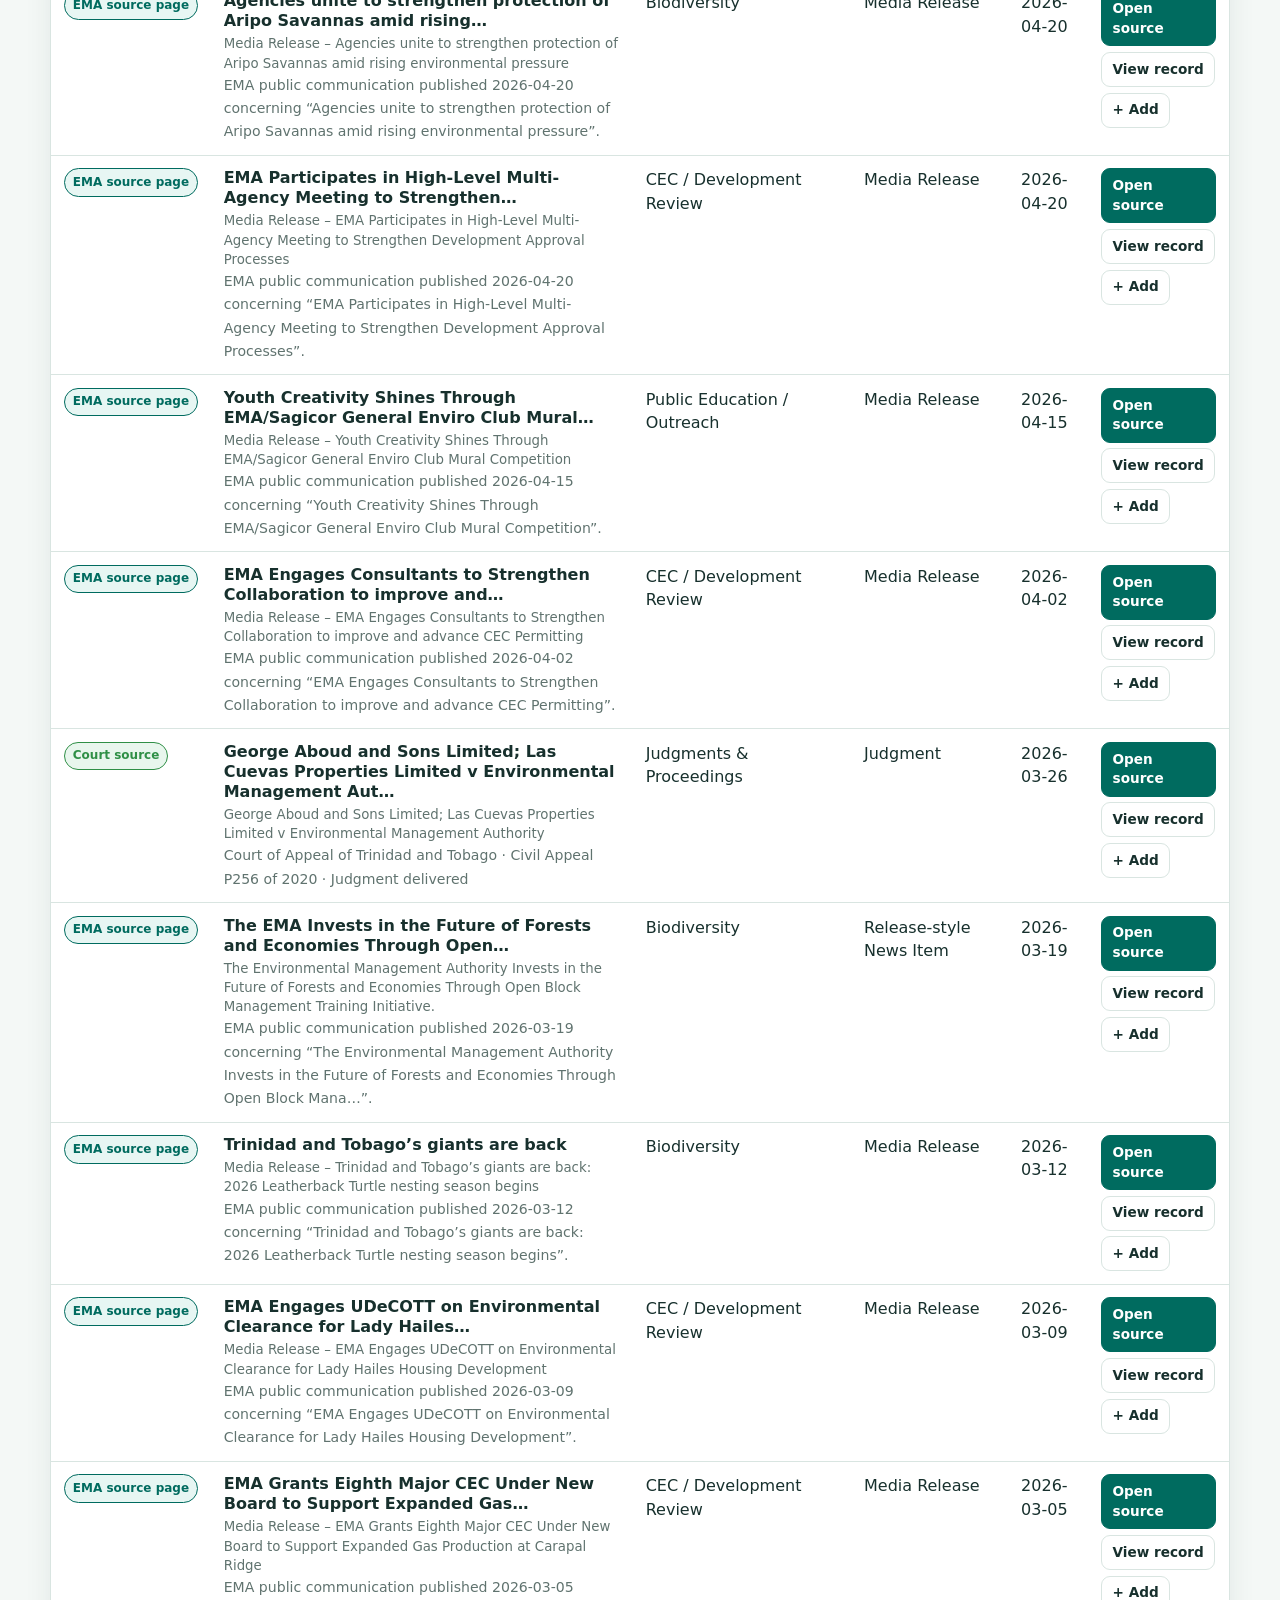
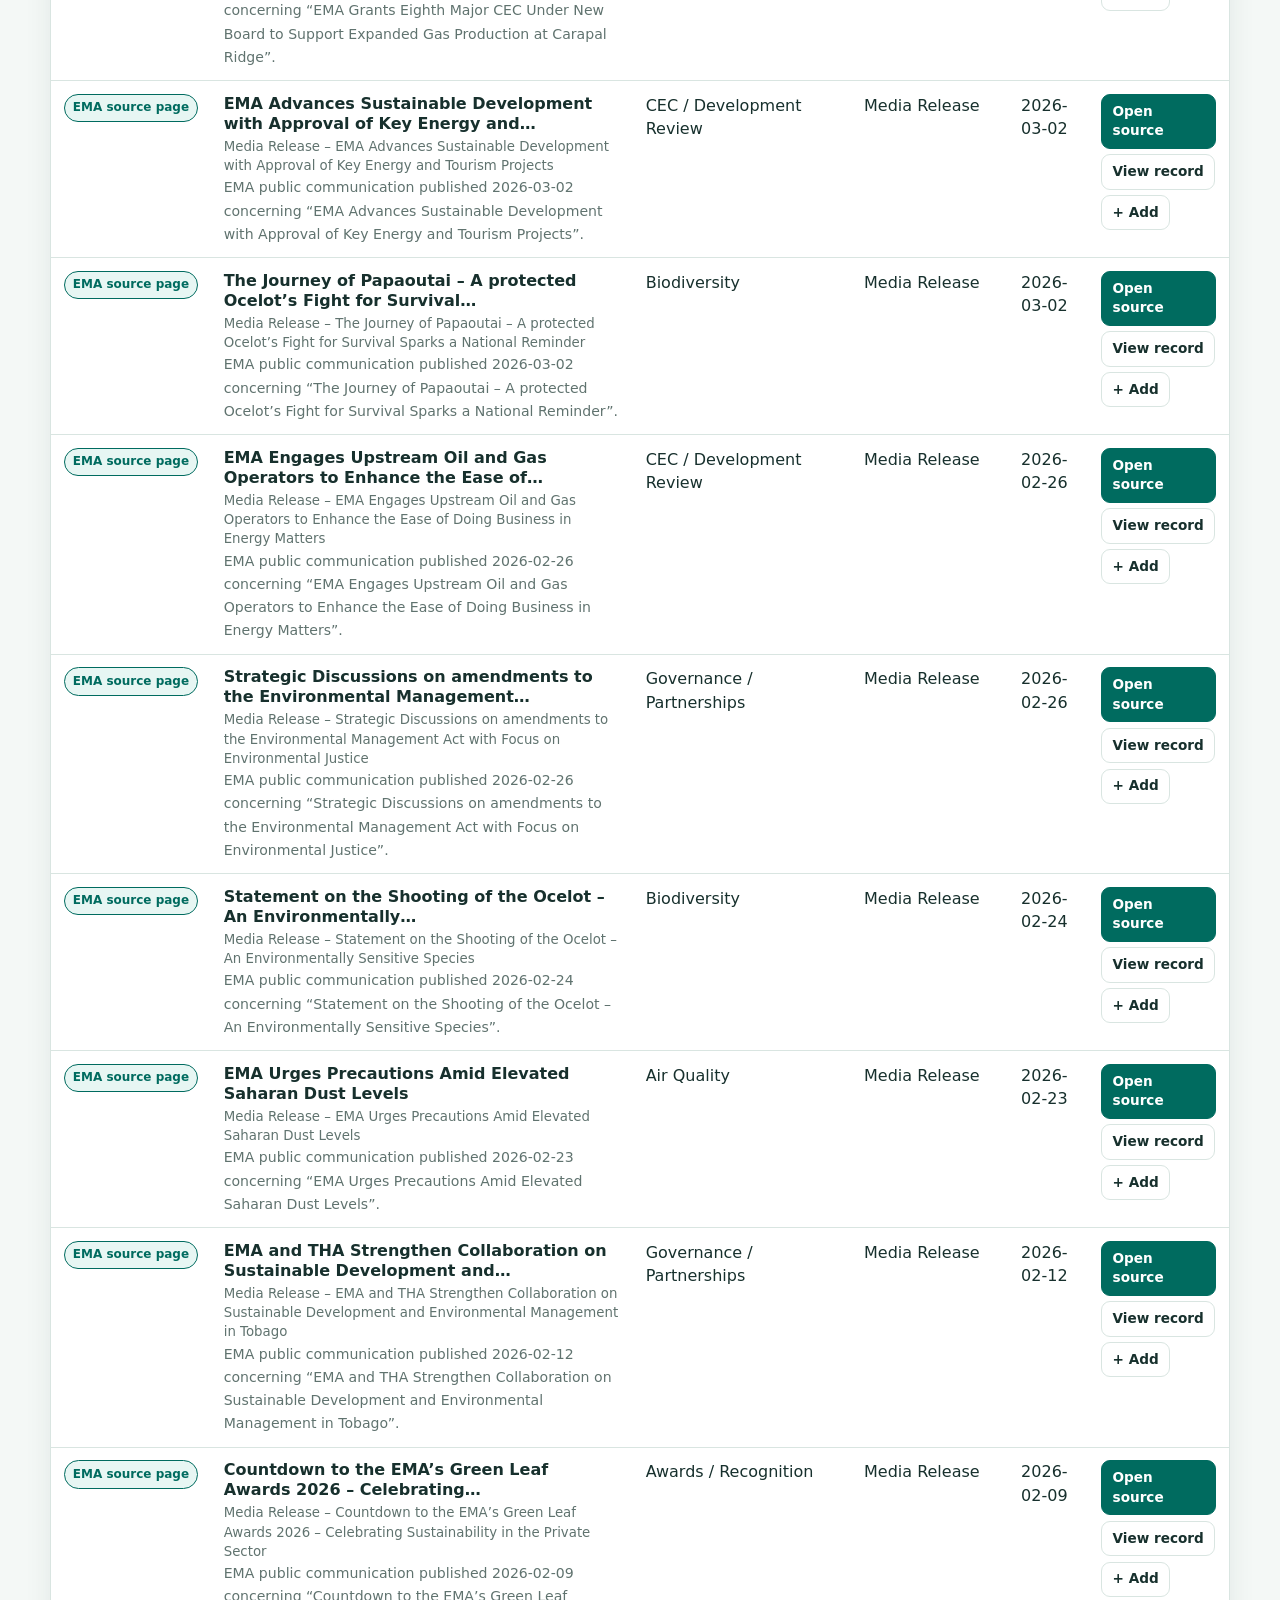
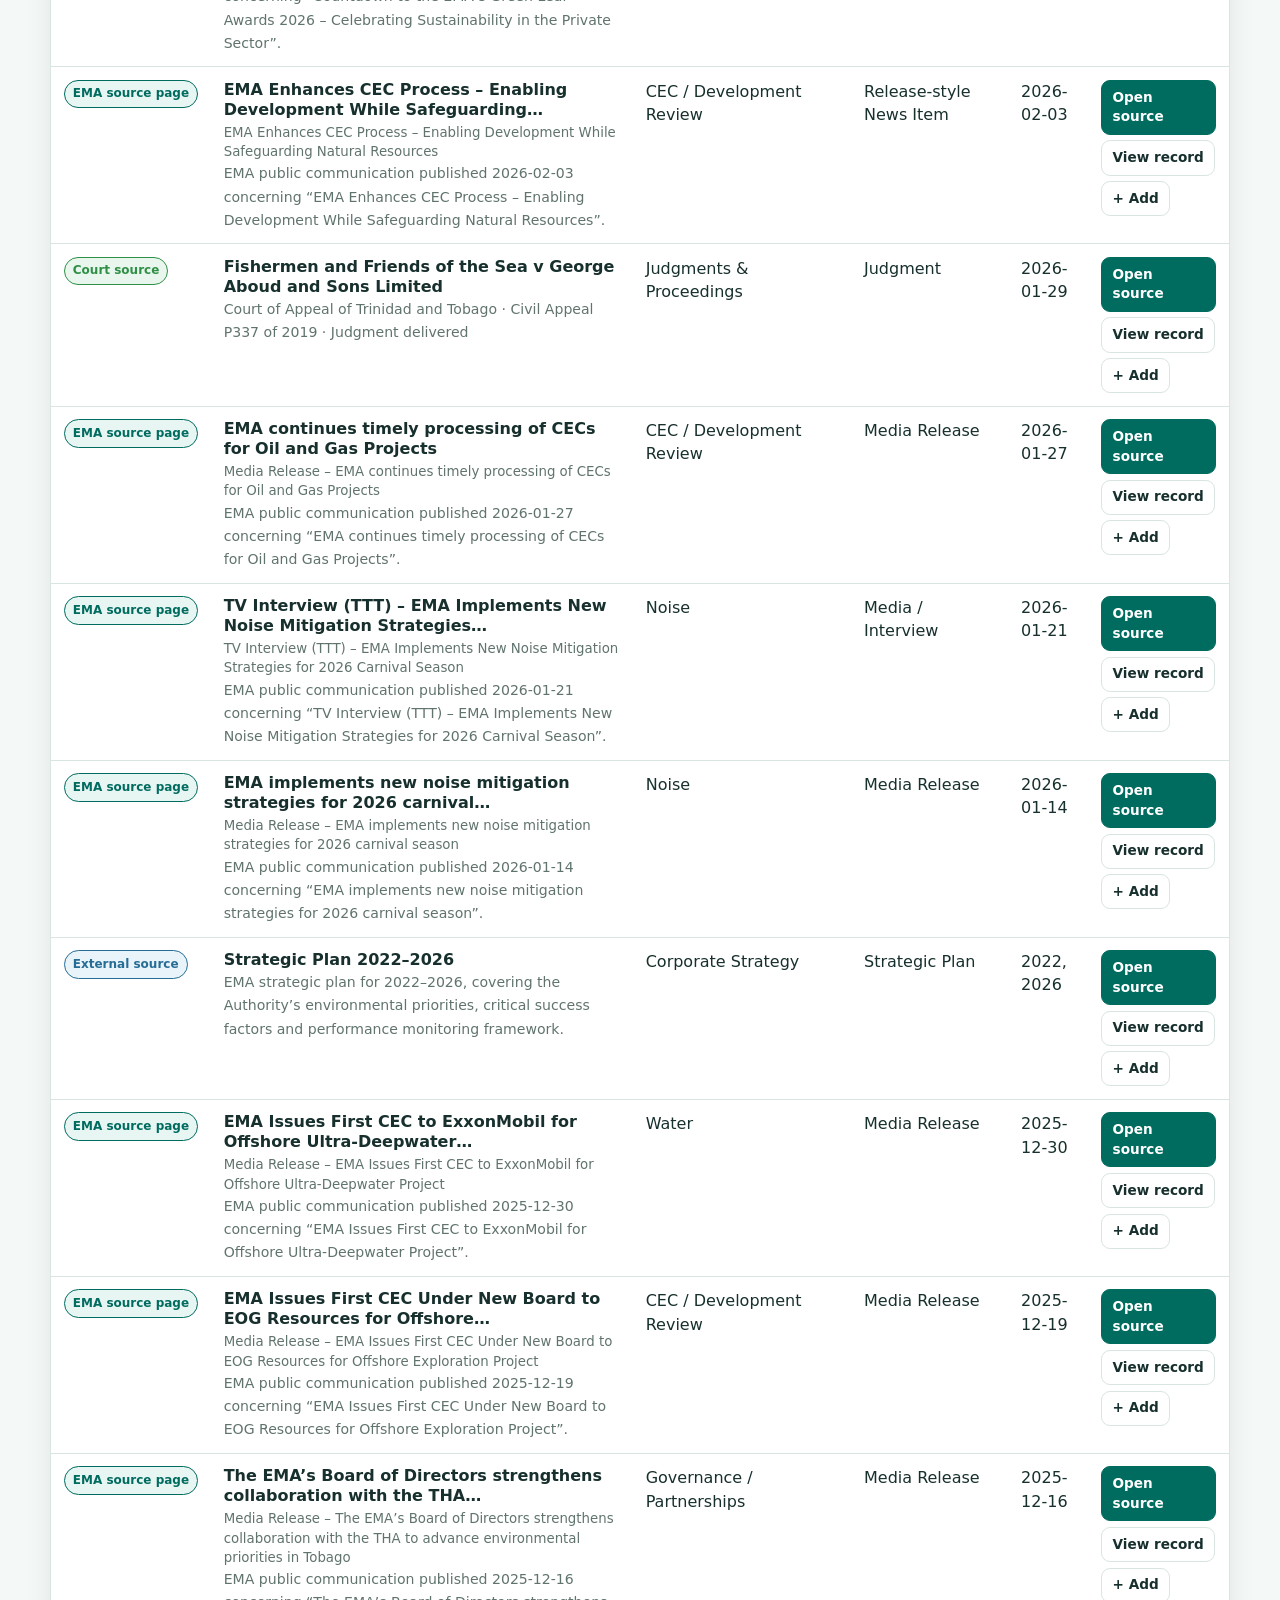
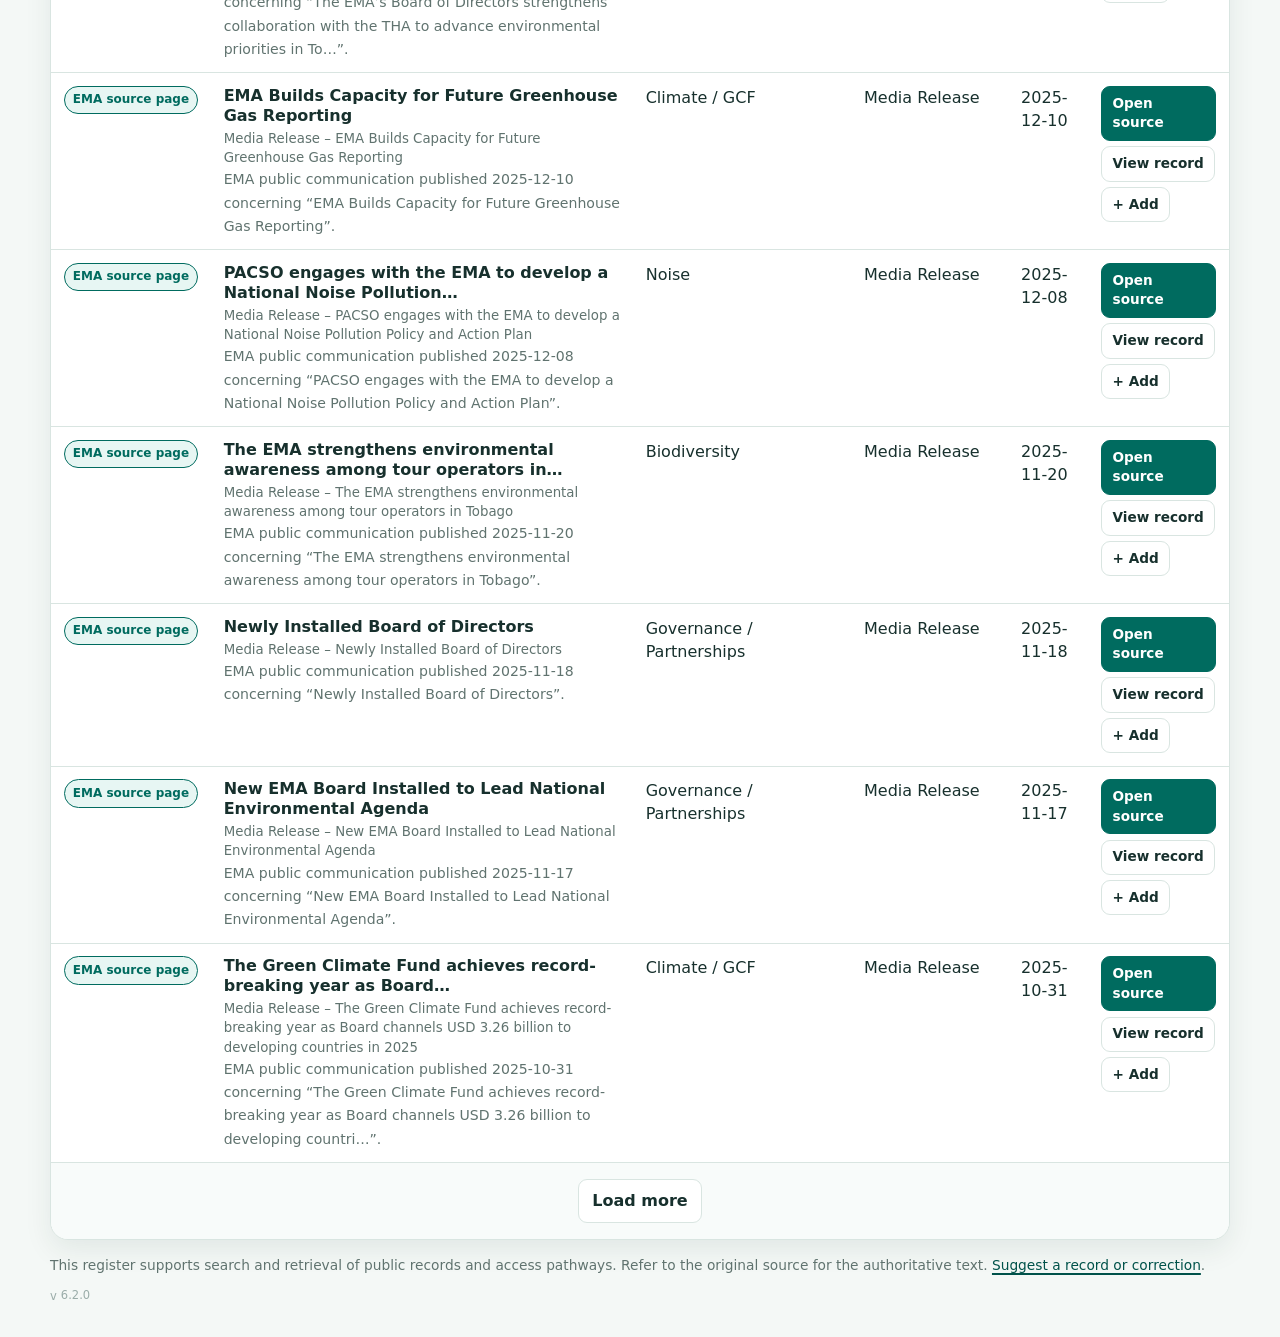
==== commit f0bdabb0: "Change header to 'EMA Document Search Tool' Updated header content to reflect new tool name and last" ====
--- a/index.html
+++ b/index.html
@@ -15,9 +15,9 @@
   <header class="app-header">
     <div class="header-wrap">
       <div class="title-block">
-        <p class="eyebrow">Knowledge Access Register</p>
-        <h1>EMA Knowledge Access Register</h1>
-        <p class="lede">Search documents, judgments and EMA News & Events. Open the original source or select records for reference and access requests.</p>
+        <p class="eyebrow">EMA Document Search Tool</p>
+        <h1>EMA Document Search Tool</h1>
+        <p class="lede">Search documents, judgments and EMA News & Events. Open the original source or select records for reference and access requests. Last updated 17 August 2026.</p>
       </div>
       <div class="metric-strip" aria-label="Register metrics">
         <div class="metric"><span id="metricTotal">—</span><small>Total</small></div>
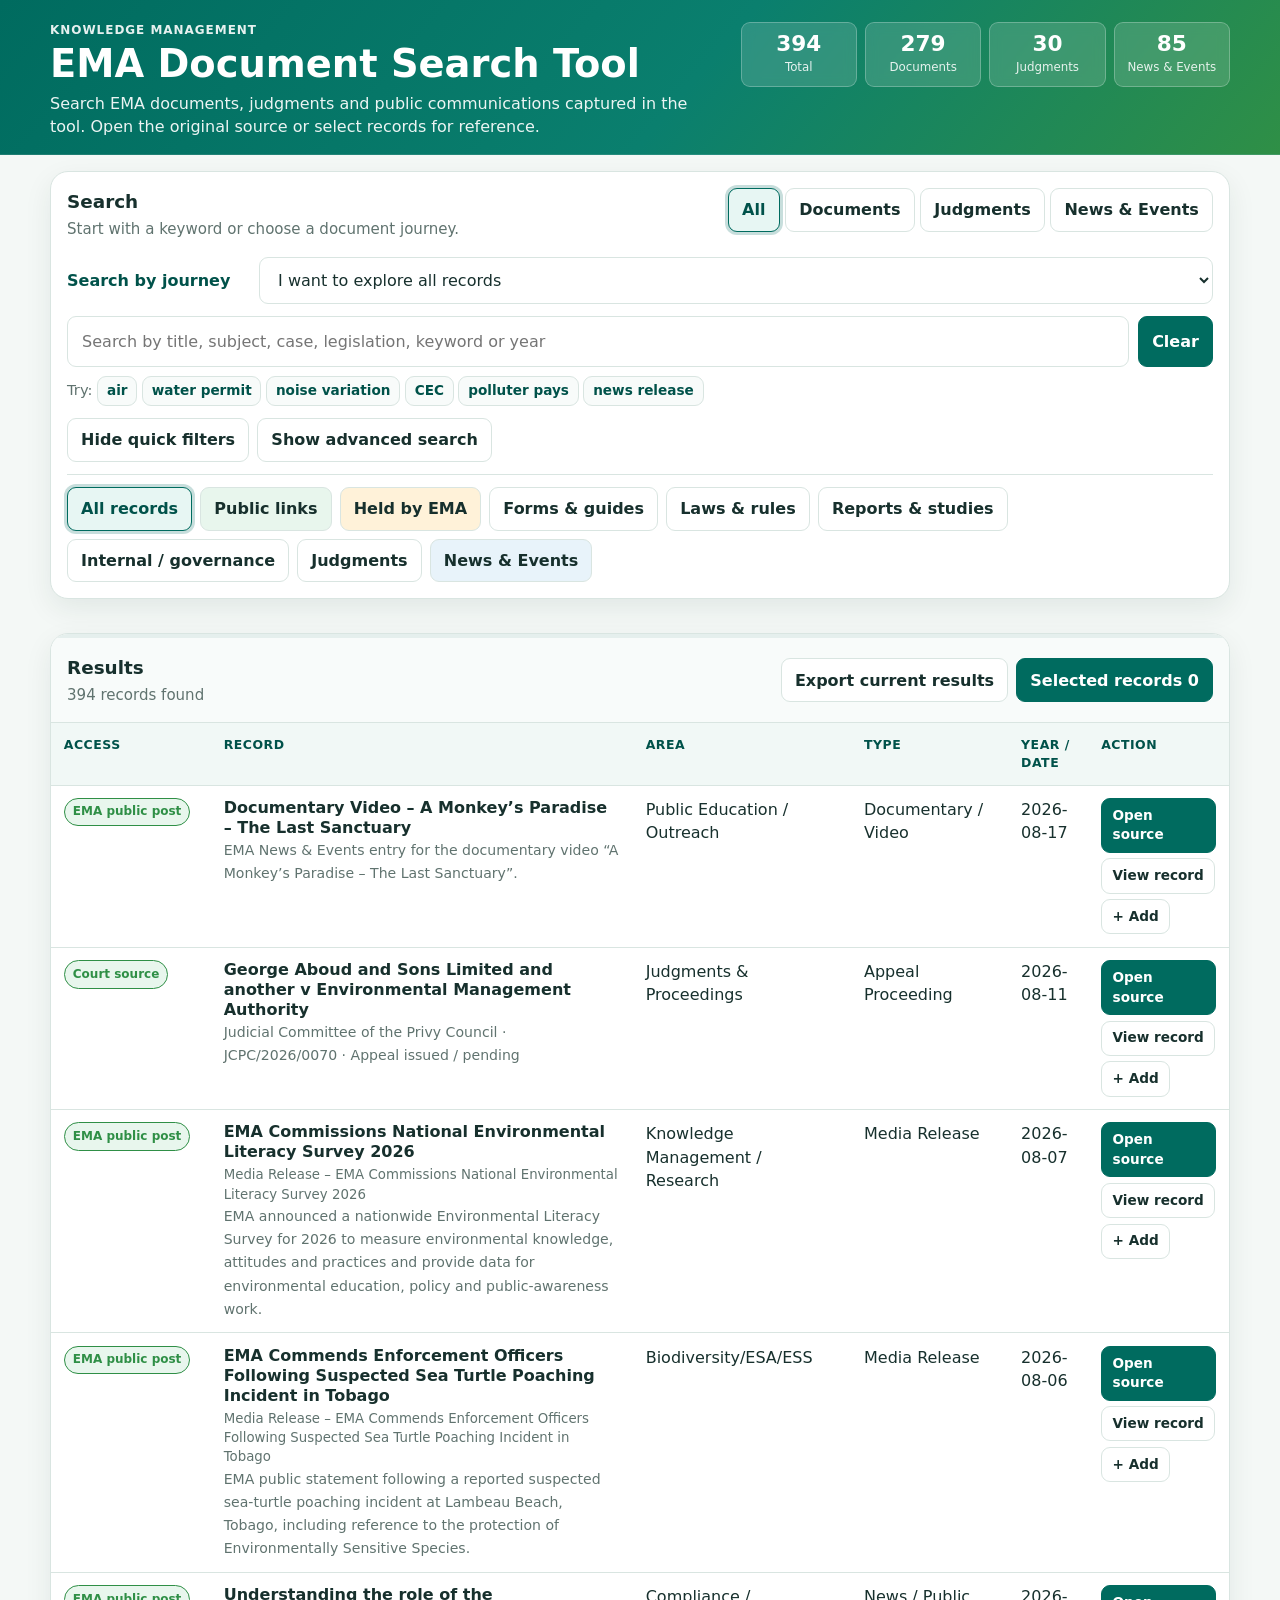
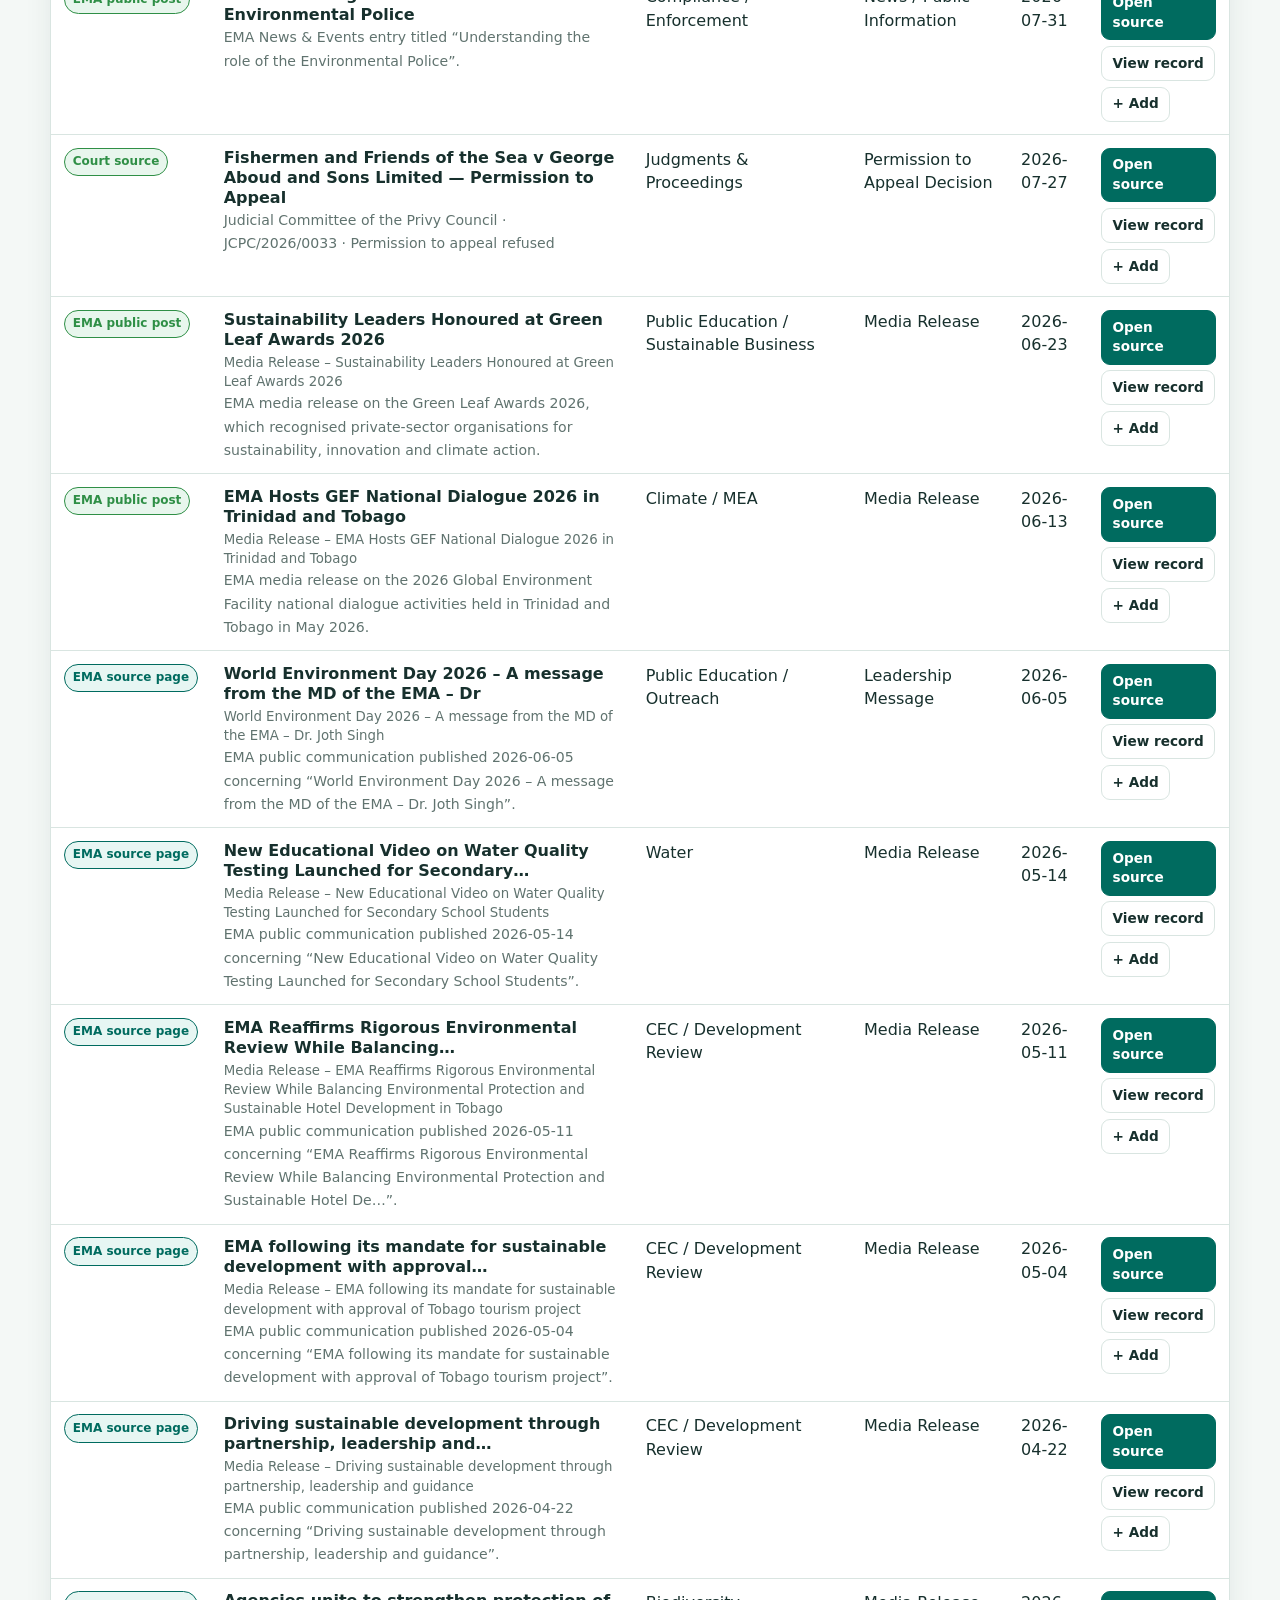
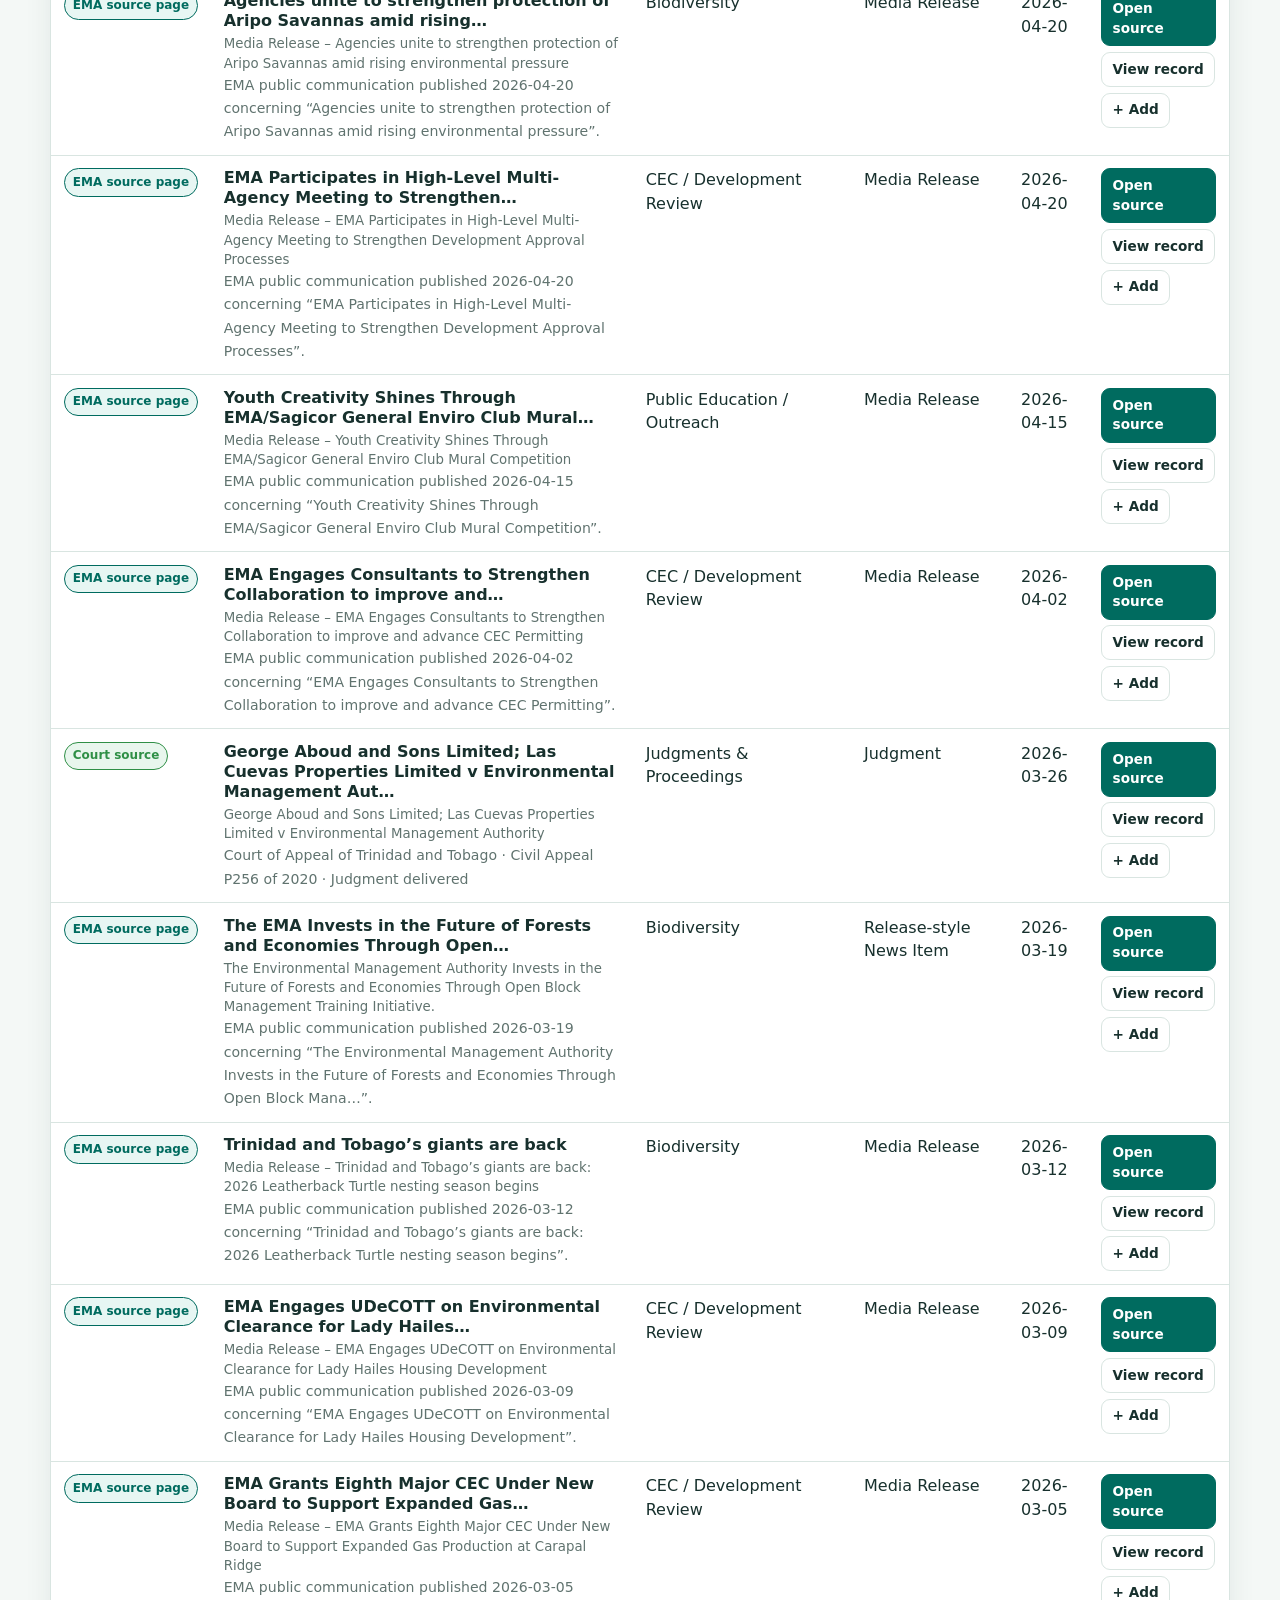
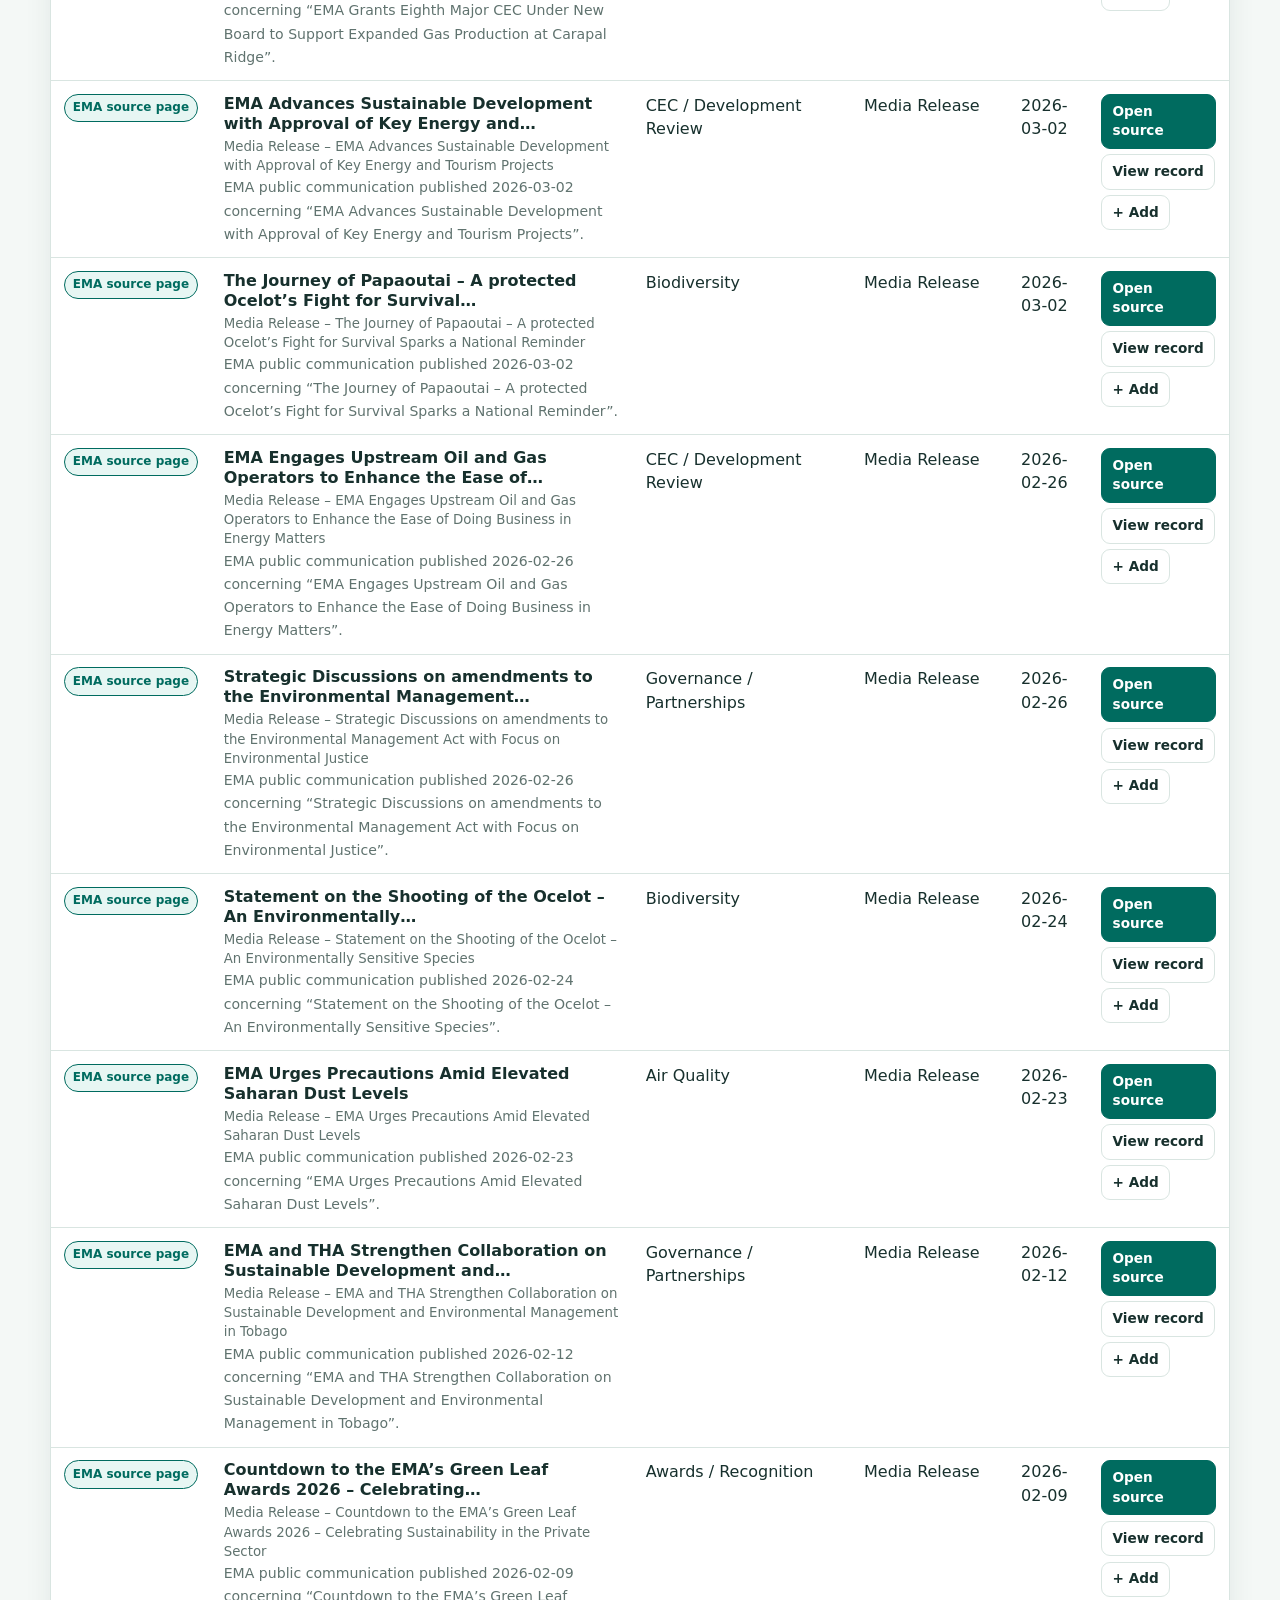
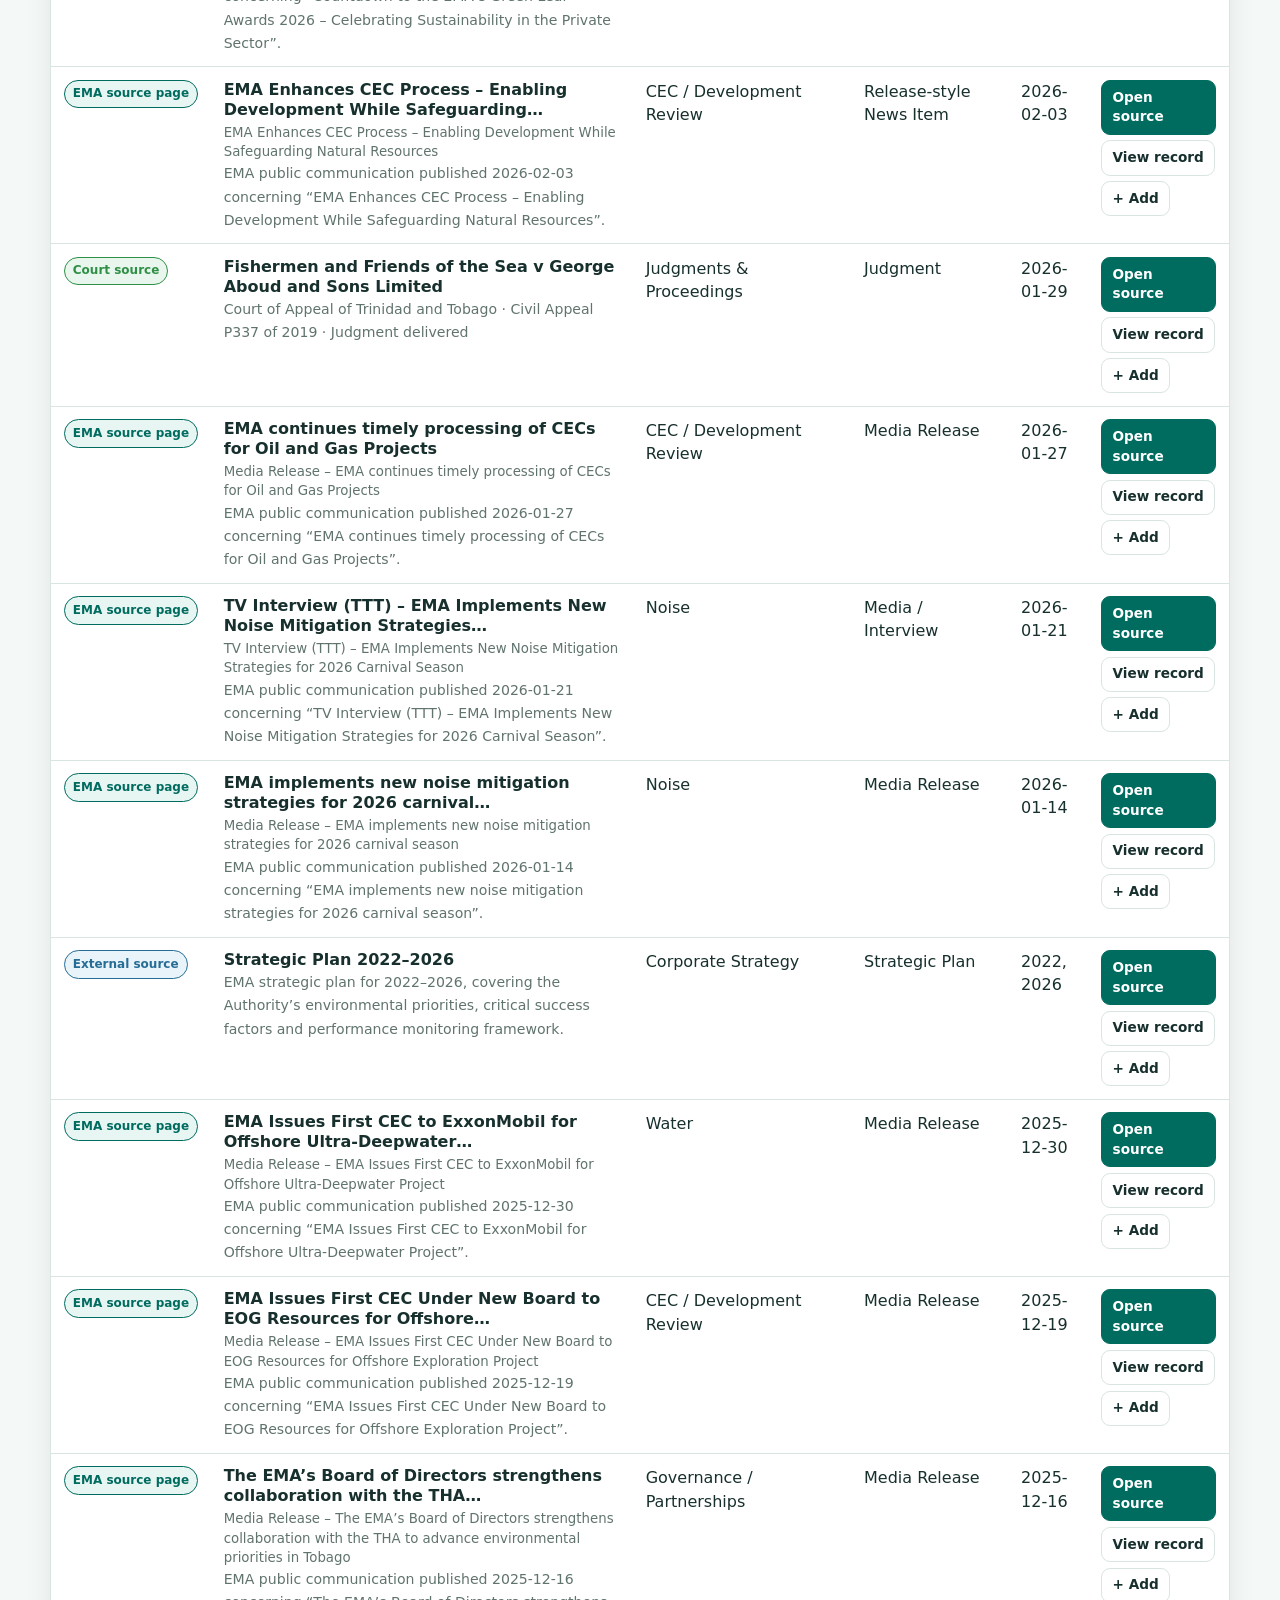
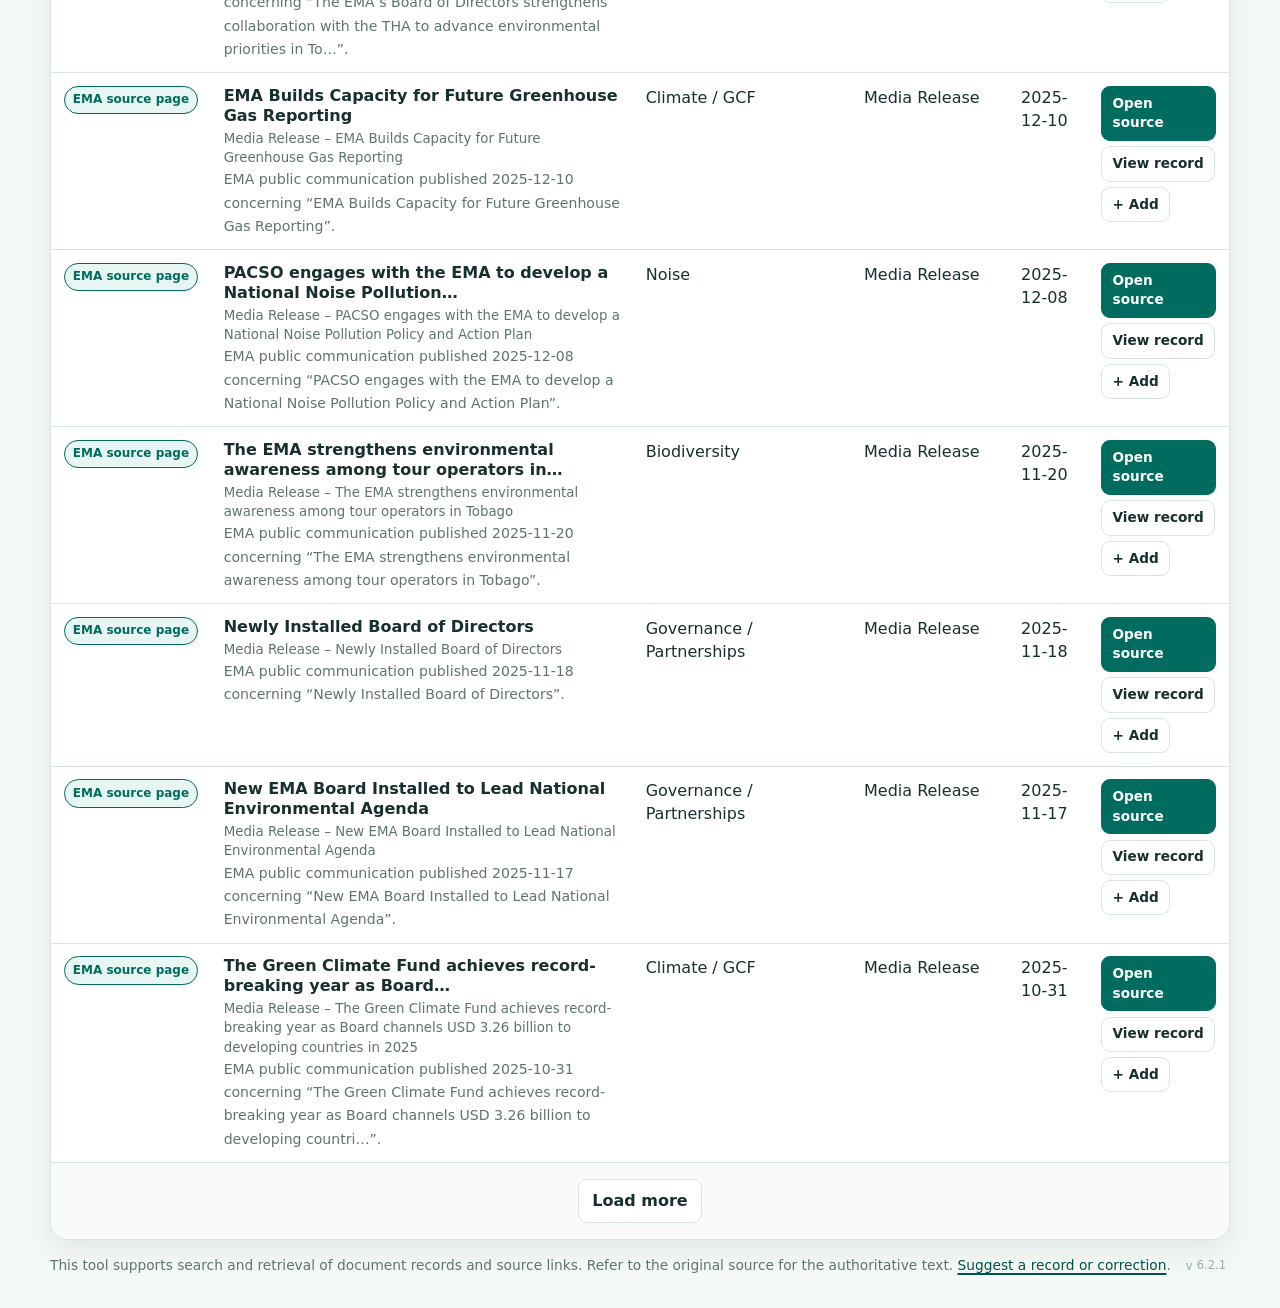
==== commit 7cb28235: "Add files via upload" ====
--- a/index.html
+++ b/index.html
@@ -5,7 +5,7 @@
   <meta name="viewport" content="width=device-width, initial-scale=1" />
   <meta name="theme-color" content="#006b5f" />
   <meta name="description" content="Search publicly available EMA documents, judgments and public communications, with source and access information." />
-  <title>EMA Knowledge Access Register</title>
+  <title>EMA Document Search Tool</title>
   <link rel="manifest" href="manifest.webmanifest" />
   <link rel="stylesheet" href="assets/styles.css" />
 </head>
@@ -15,9 +15,9 @@
   <header class="app-header">
     <div class="header-wrap">
       <div class="title-block">
-        <p class="eyebrow">EMA Document Search Tool</p>
+        <p class="eyebrow">Knowledge Management</p>
         <h1>EMA Document Search Tool</h1>
-        <p class="lede">Search documents, judgments and EMA News & Events. Open the original source or select records for reference and access requests. Last updated 17 August 2026.</p>
+        <p class="lede">Search EMA documents, judgments and public communications captured in the tool. Open the original source or select records for reference.</p>
       </div>
       <div class="metric-strip" aria-label="Register metrics">
         <div class="metric"><span id="metricTotal">—</span><small>Total</small></div>
@@ -159,7 +159,7 @@
 
   <footer class="footer">
     <div class="footer-mainline">
-      <span>This register supports search and retrieval of public records and access pathways. Refer to the original source for the authoritative text. <a href="mailto:ema@ema.co.tt?subject=EMA%20Knowledge%20Access%20Register%20%E2%80%93%20record%20suggestion">Suggest a record or correction</a>.</span>
+      <span>This tool supports search and retrieval of document records and source links. Refer to the original source for the authoritative text. <a href="mailto:rseemungal@ema.co.tt?subject=EMA%20Document%20Search%20Tool%20%E2%80%93%20record%20suggestion">Suggest a record or correction</a>.</span>
       <span class="version-shell" aria-label="App version">v<span id="appVersion" class="secret-version" tabindex="0">—</span></span>
     </div>
     <div id="adminPanel" class="admin-panel hidden" aria-live="polite">
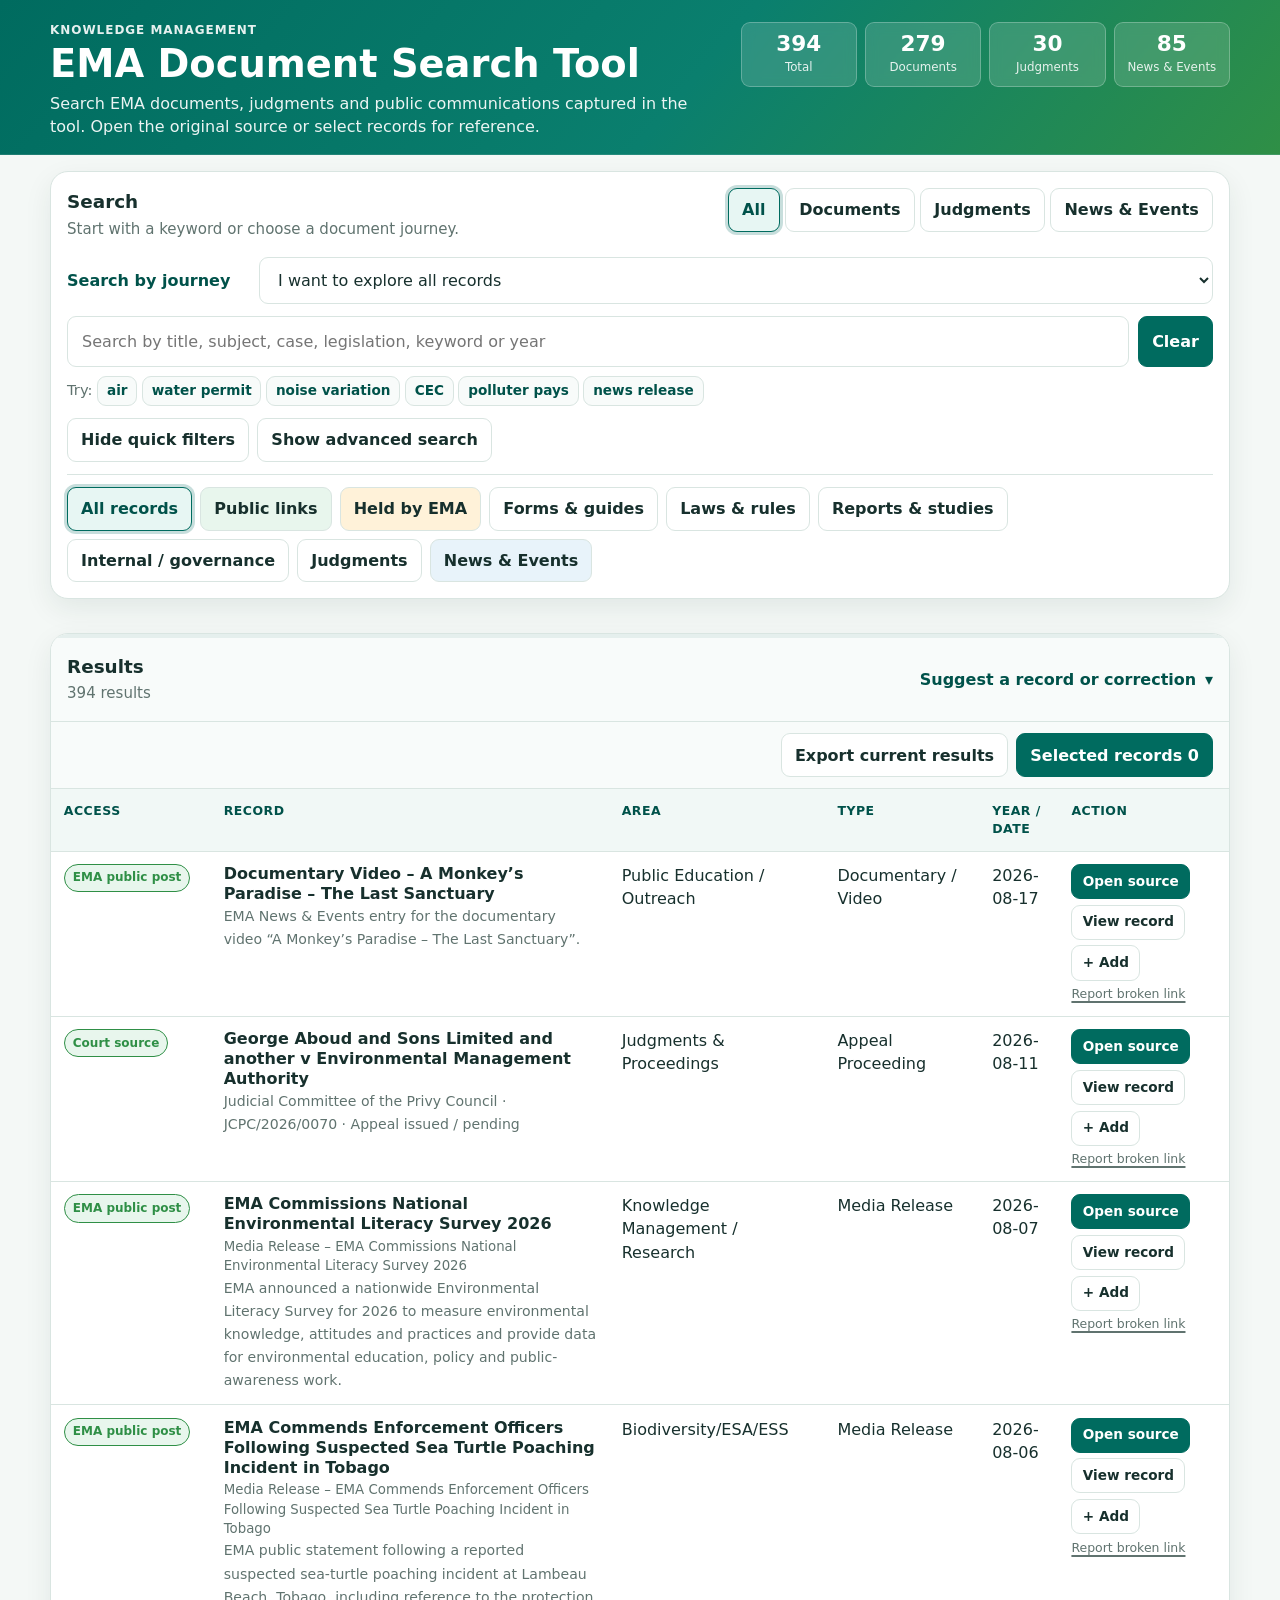
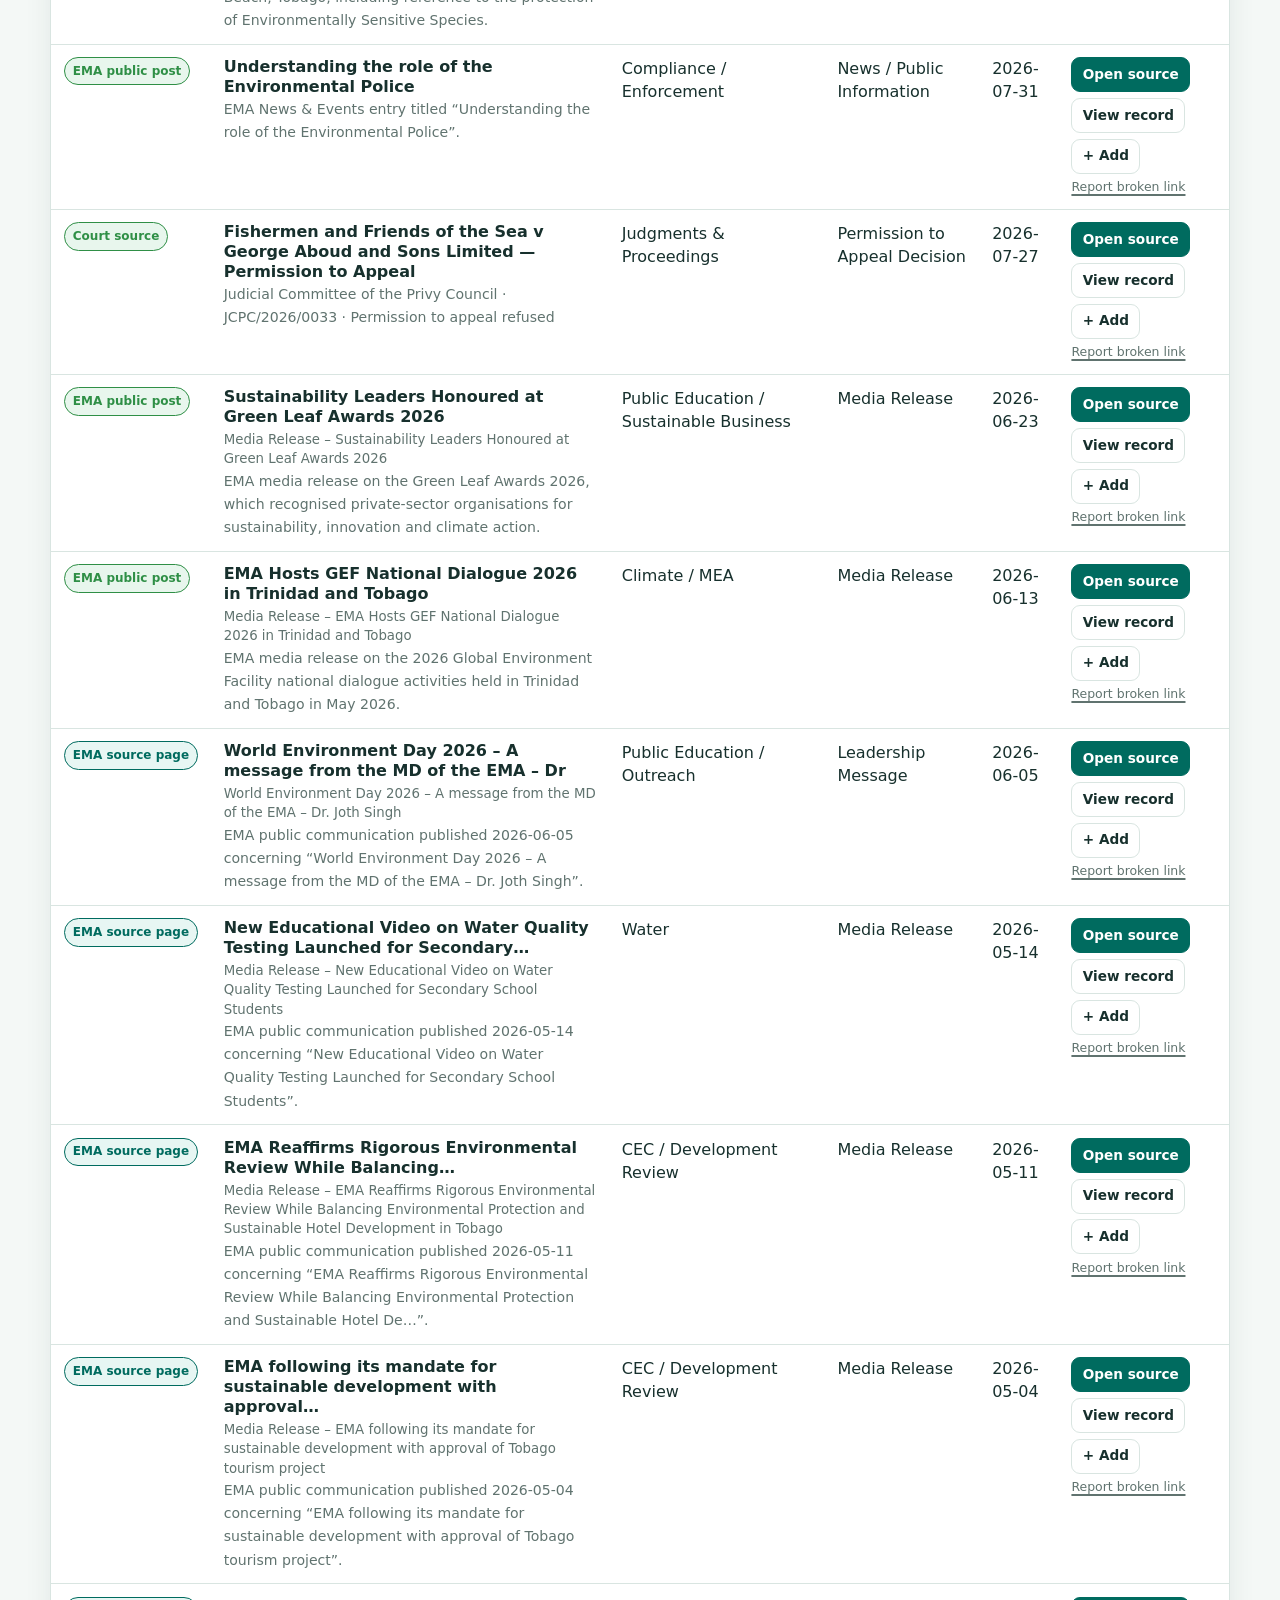
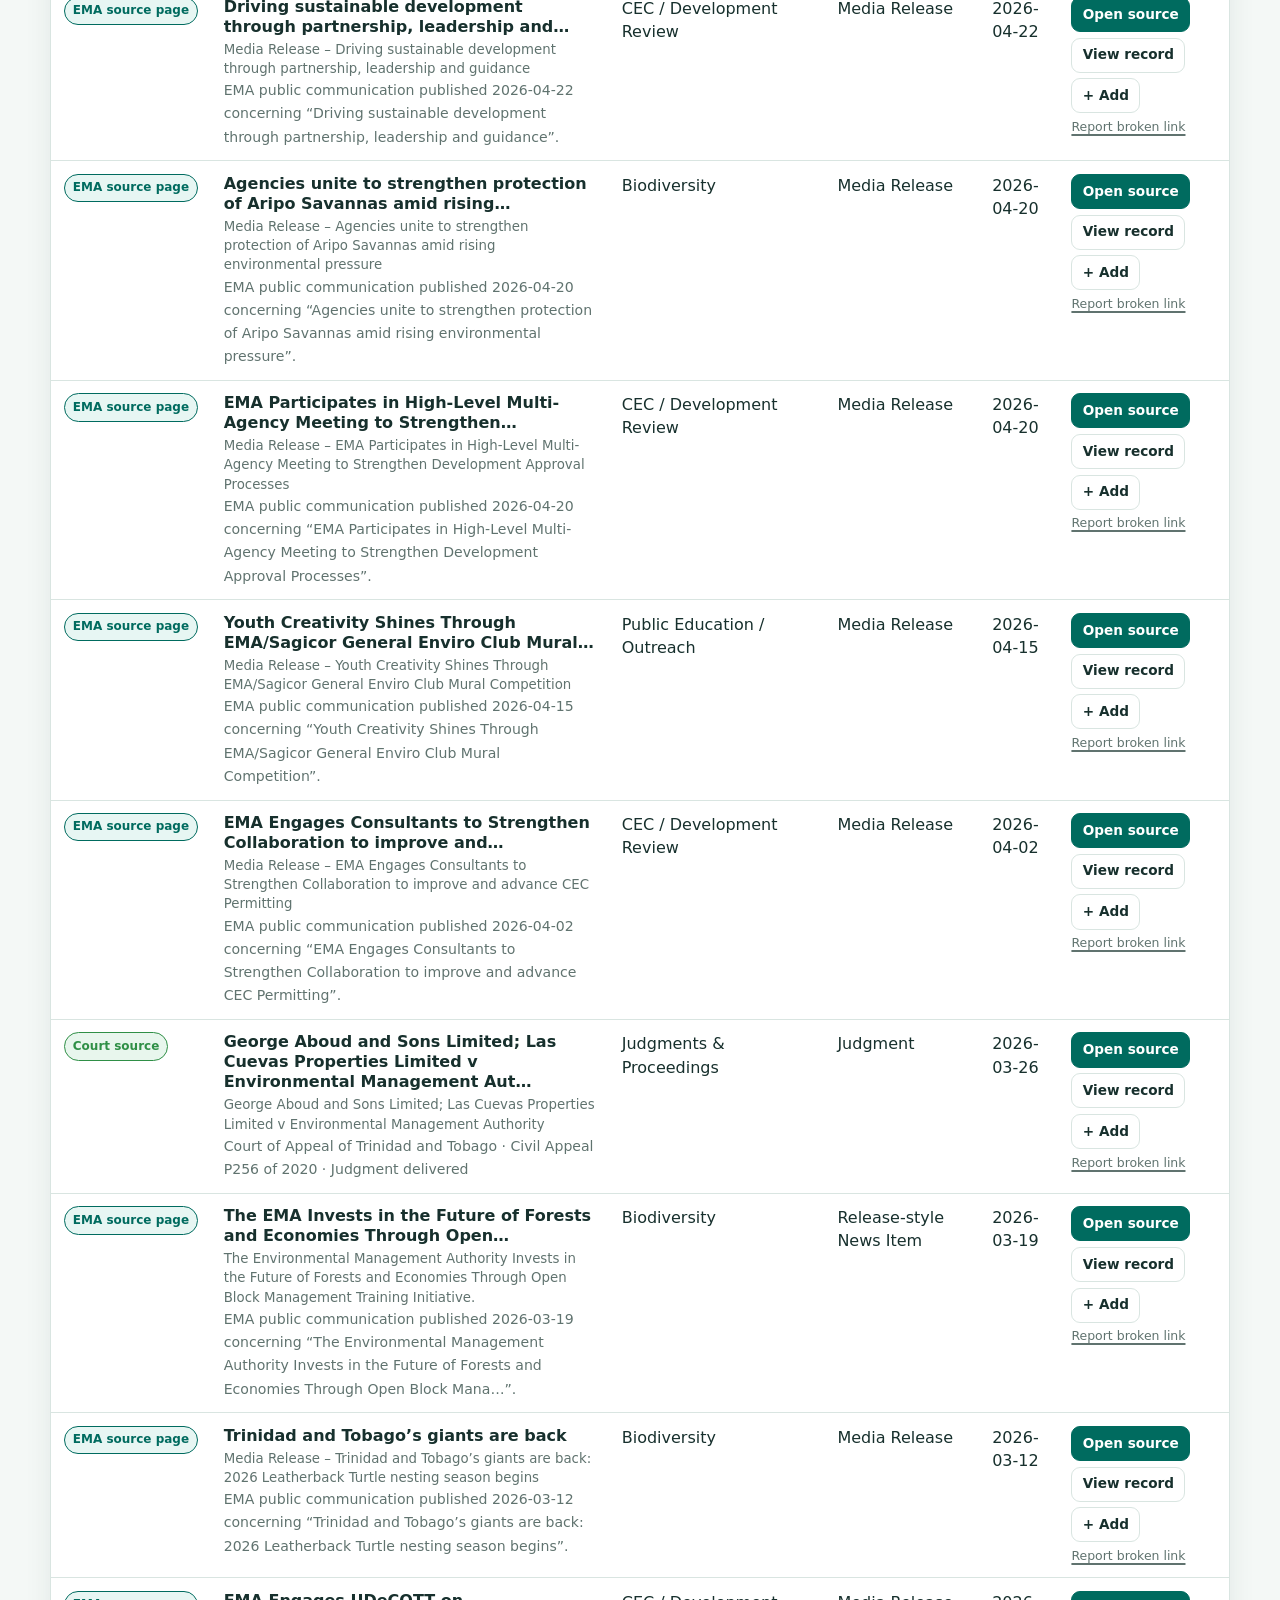
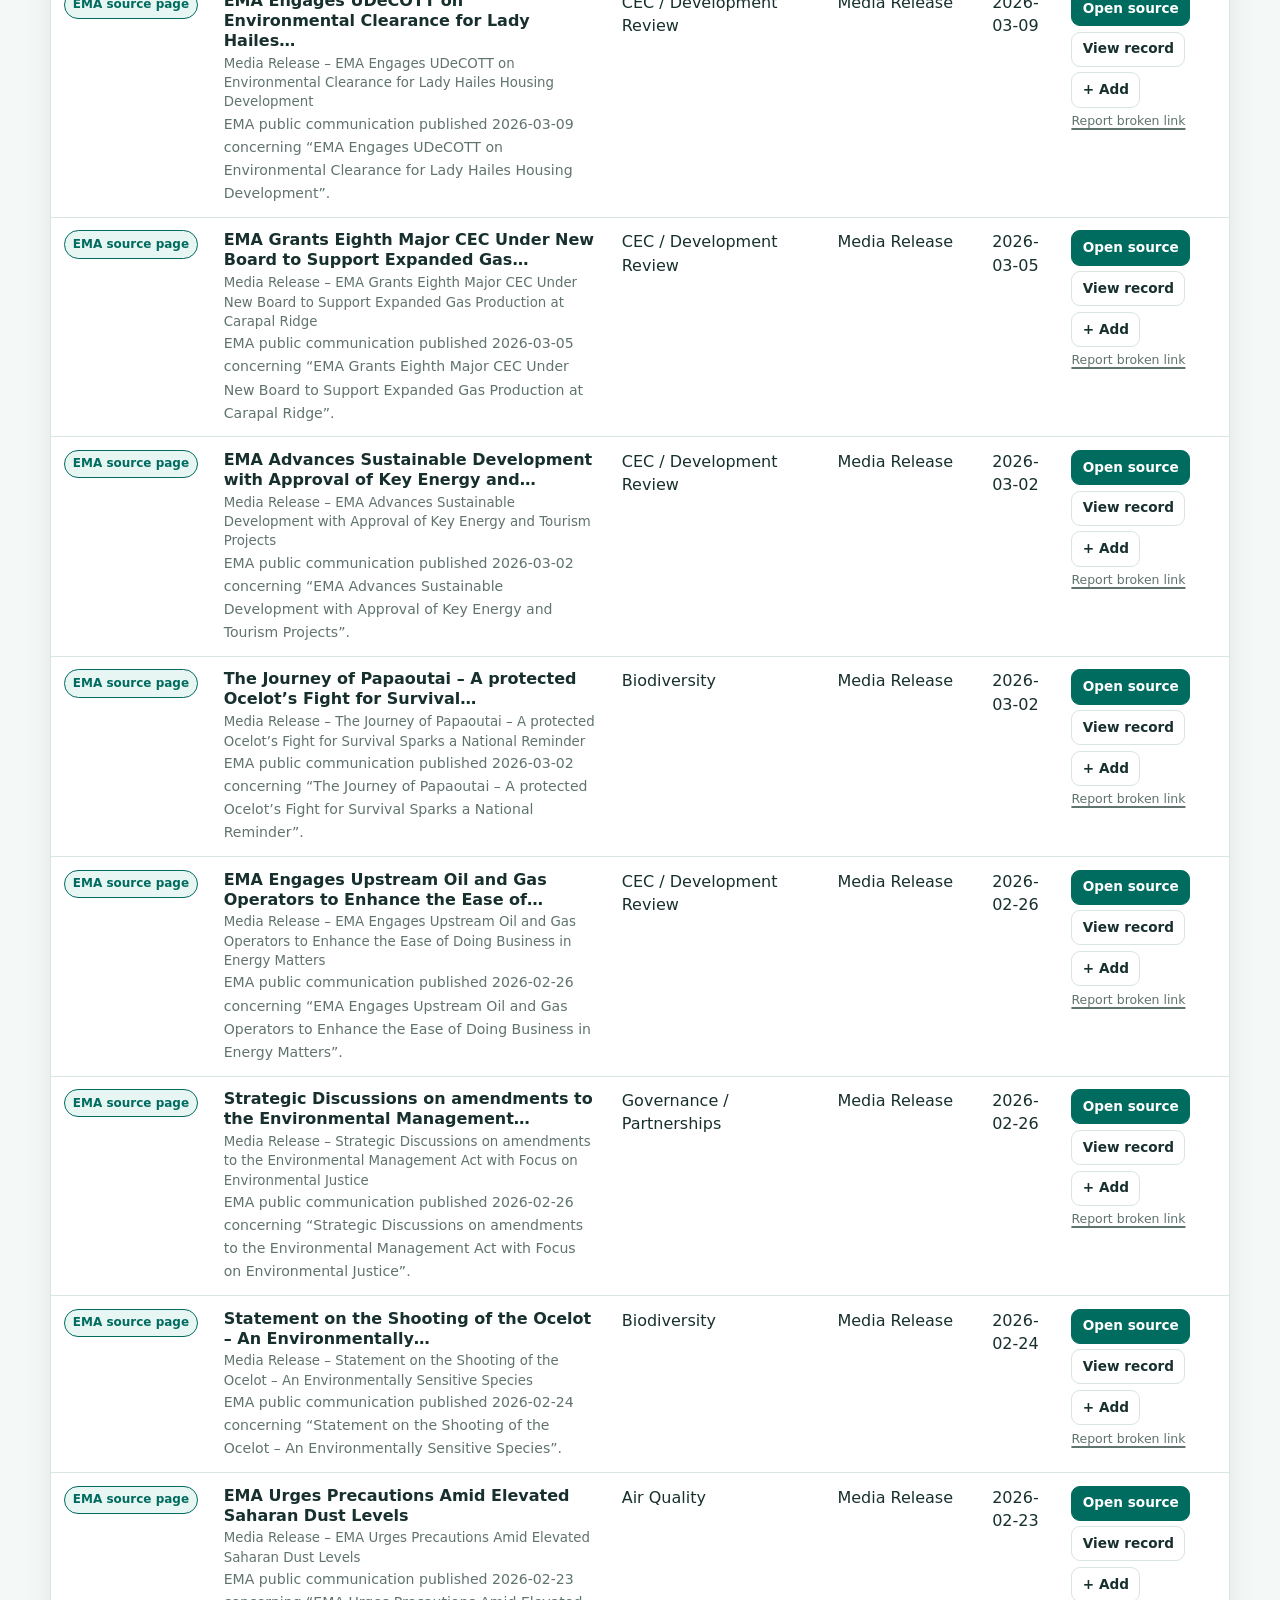
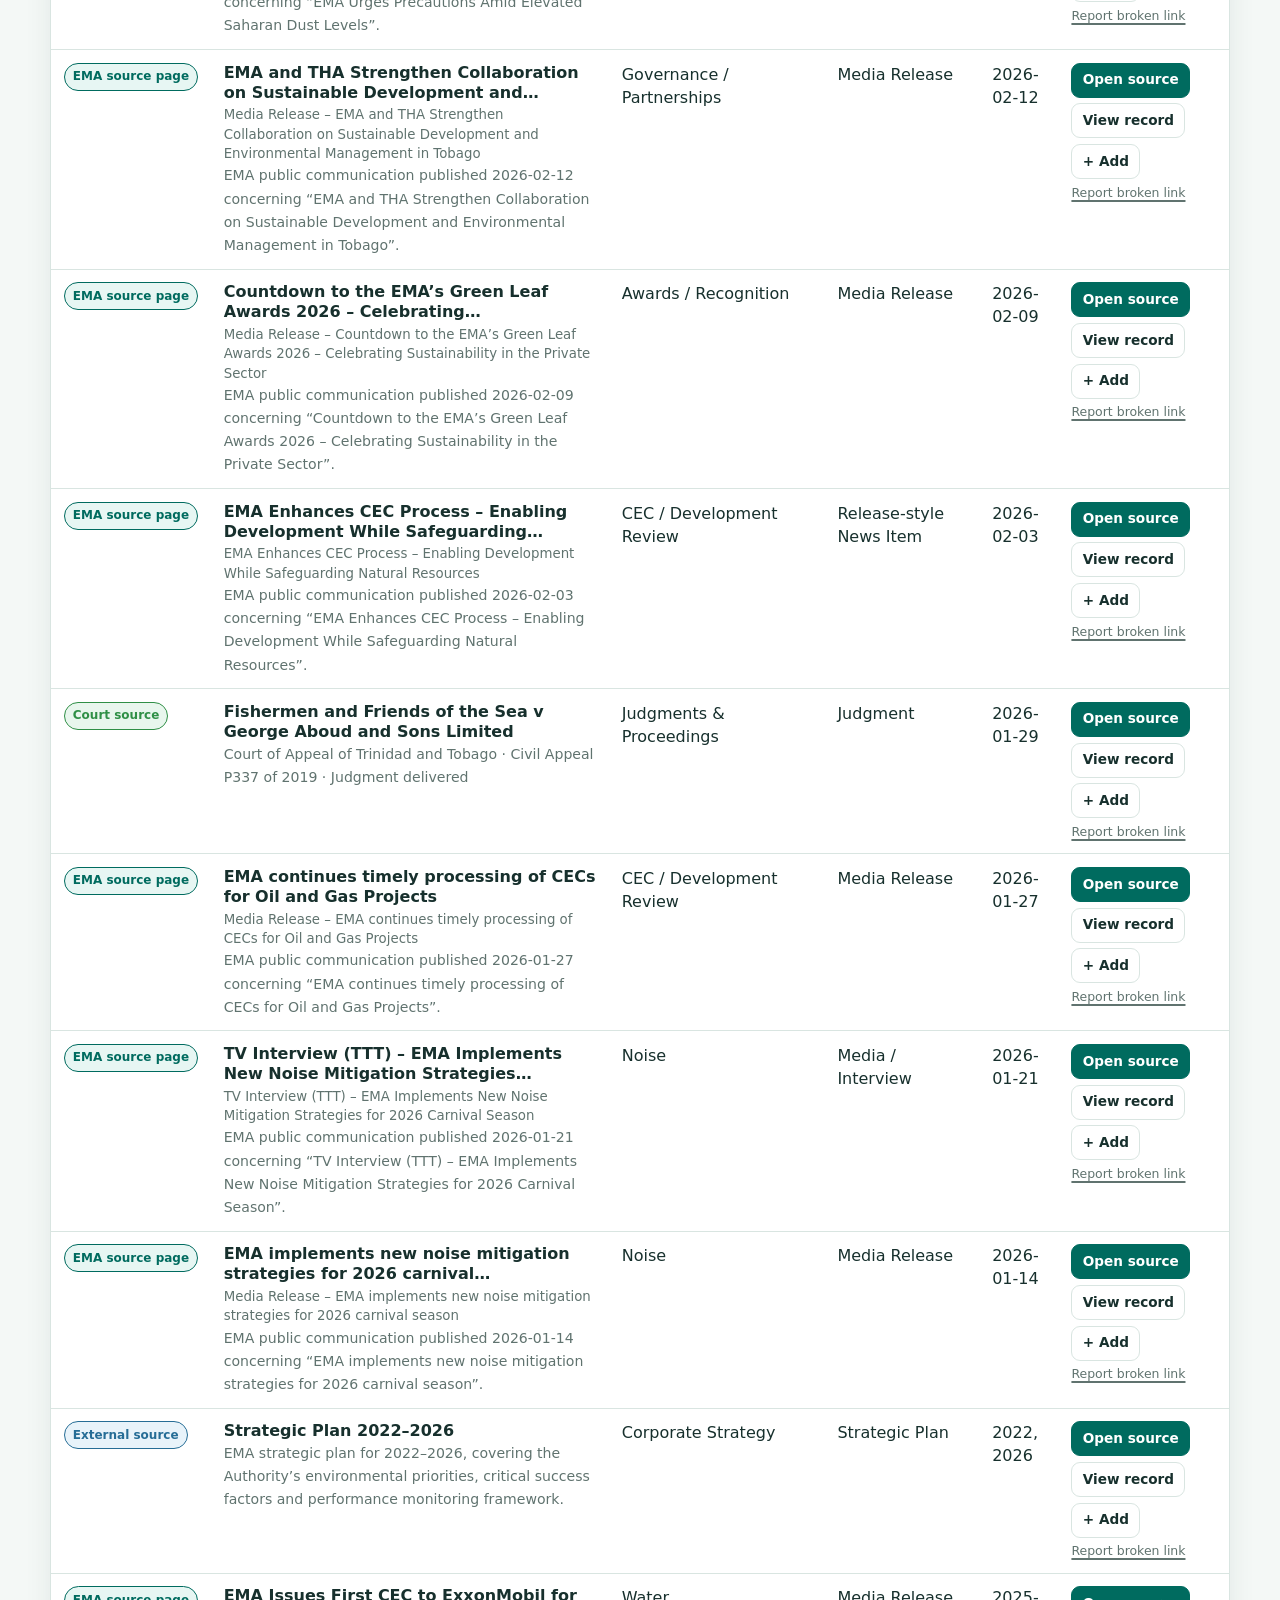
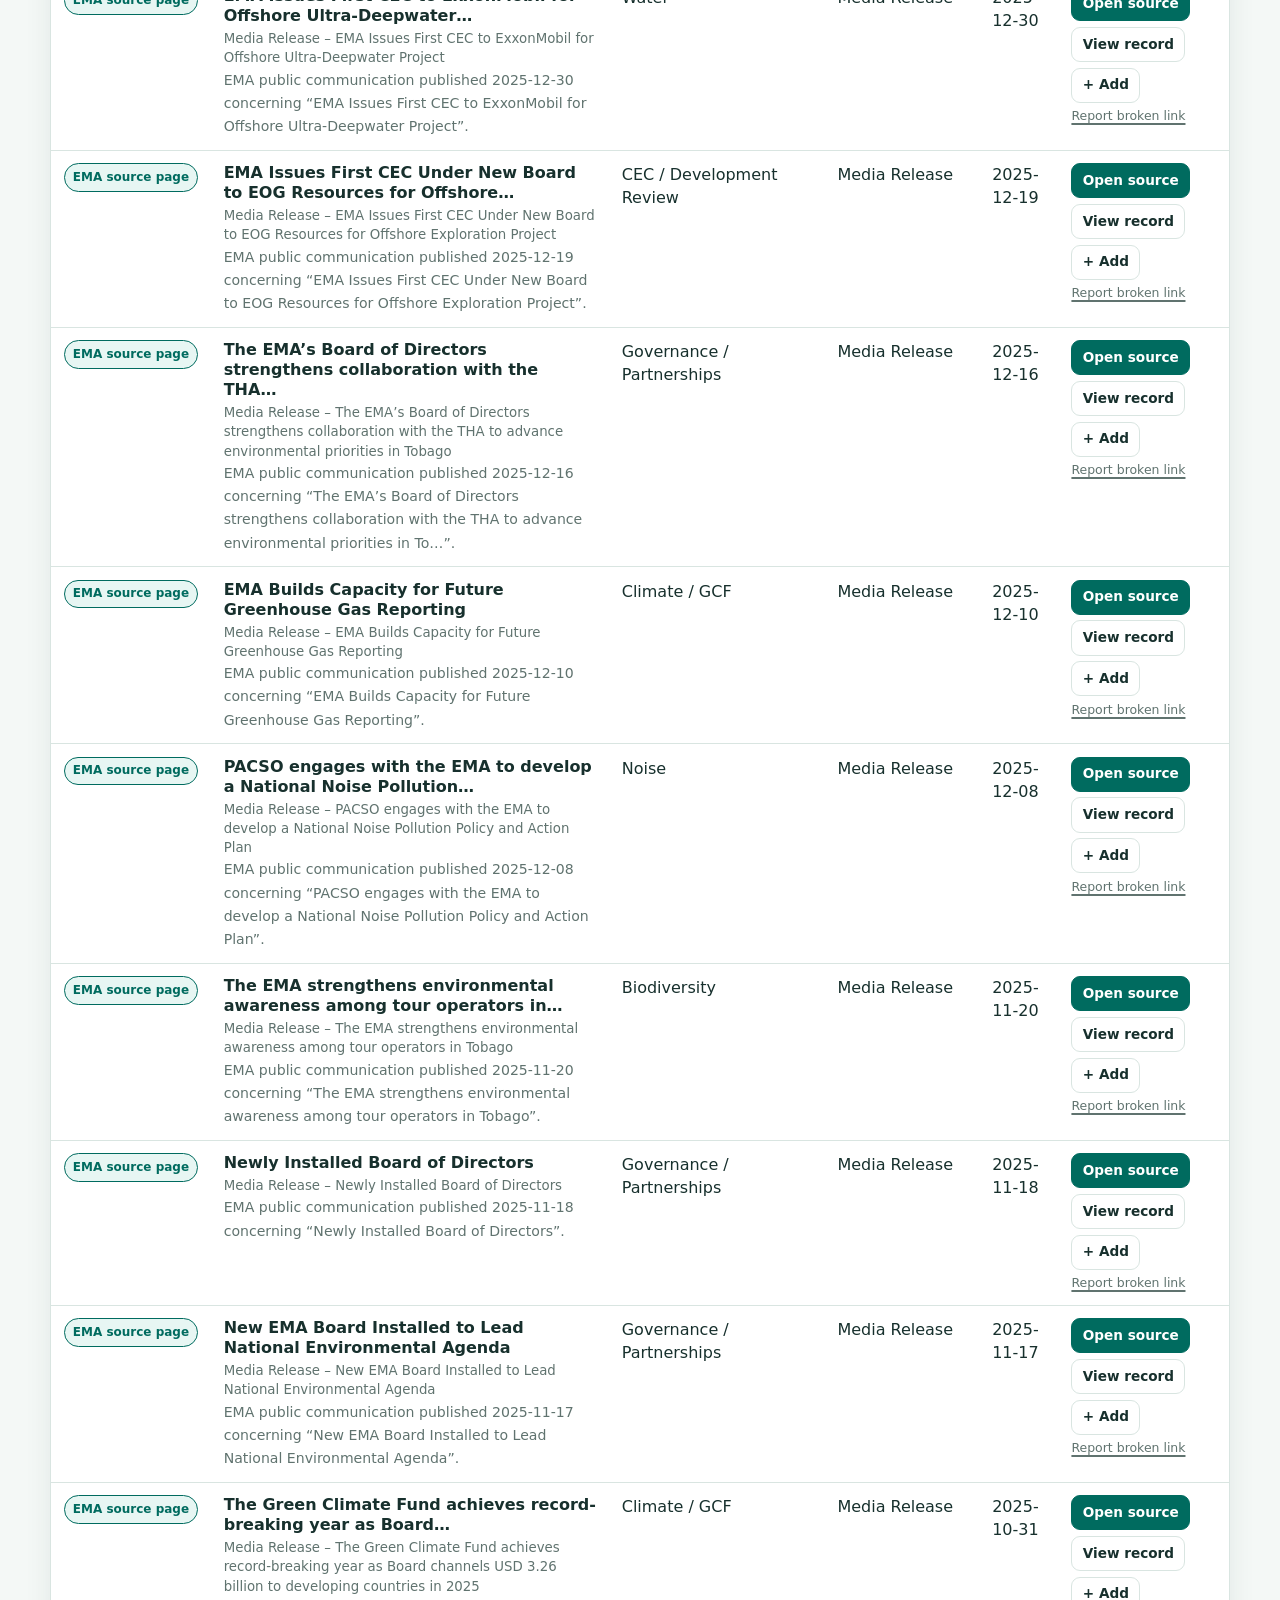
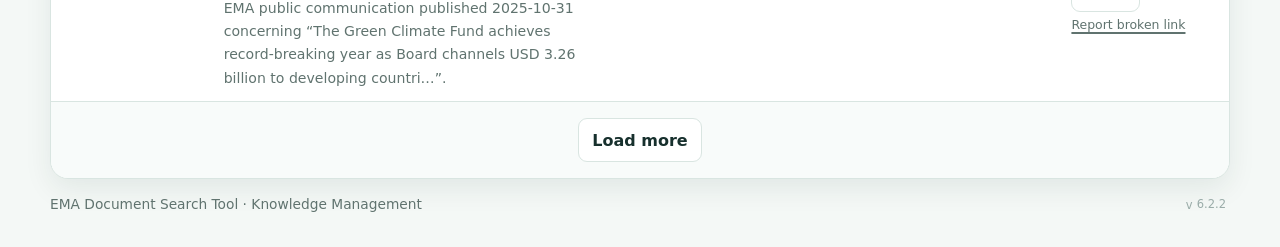
==== commit 82641ebd: "Add files via upload" ====
--- a/index.html
+++ b/index.html
@@ -103,10 +103,29 @@
 
     <section class="results-panel" aria-labelledby="resultsHeading">
       <div class="results-head">
-        <div>
-          <h2 id="resultsHeading">Results</h2>
-          <p id="resultCount">Loading records…</p>
+        <div class="results-summary-line">
+          <div class="results-title-block">
+            <h2 id="resultsHeading">Results</h2>
+            <p id="resultCount">Loading records…</p>
+          </div>
+          <button class="text-disclosure" type="button" id="recordSuggestionToggle" aria-expanded="false" aria-controls="recordSuggestionPanel">
+            Suggest a record or correction <span aria-hidden="true" class="disclosure-mark">▾</span>
+          </button>
         </div>
+
+        <div id="recordSuggestionPanel" class="results-support-panel hidden">
+          <div class="results-breakdown" aria-label="Results breakdown">
+            <span><strong id="resultDocumentsCount">0</strong> Documents</span>
+            <span><strong id="resultJudgmentsCount">0</strong> Judgments &amp; Proceedings</span>
+            <span><strong id="resultNewsCount">0</strong> News &amp; Events</span>
+          </div>
+          <div class="results-support-contact">
+            <strong>Can't find a record or noticed something incorrect?</strong>
+            <p>Contact Knowledge Management to suggest an addition or correction. This tool supports search and retrieval of document records and source links; refer to the original source for the authoritative text.</p>
+            <a id="recordSuggestionLink" href="mailto:rseemungal@ema.co.tt?subject=EMA%20Document%20Search%20Tool%20%E2%80%93%20record%20suggestion">Email Knowledge Management</a>
+          </div>
+        </div>
+
         <div class="results-actions">
           <button class="ghost" type="button" id="exportResultsBtn">Export current results</button>
           <button class="primary" type="button" id="openBasketBtn">Selected records <span id="basketCount">0</span></button>
@@ -159,7 +178,7 @@
 
   <footer class="footer">
     <div class="footer-mainline">
-      <span>This tool supports search and retrieval of document records and source links. Refer to the original source for the authoritative text. <a href="mailto:rseemungal@ema.co.tt?subject=EMA%20Document%20Search%20Tool%20%E2%80%93%20record%20suggestion">Suggest a record or correction</a>.</span>
+      <span>EMA Document Search Tool · Knowledge Management</span>
       <span class="version-shell" aria-label="App version">v<span id="appVersion" class="secret-version" tabindex="0">—</span></span>
     </div>
     <div id="adminPanel" class="admin-panel hidden" aria-live="polite">
--- a/assets/styles.css
+++ b/assets/styles.css
@@ -158,3 +158,32 @@
 .low-result-actions{display:flex;gap:.5rem;flex-wrap:wrap;justify-content:flex-end}
 .footer a{color:var(--teal-dark)}
 @media(max-width:850px){.low-result-assist{align-items:flex-start;flex-direction:column}.low-result-actions{justify-content:flex-start;width:100%}.low-result-actions .ghost,.low-result-actions .primary{flex:1 1 auto}}
+
+
+/* v6.2.2 clean result-support disclosure */
+.results-head{display:block;padding:0;background:var(--surface-soft)}
+.results-summary-line{display:flex;align-items:center;justify-content:space-between;gap:1rem;padding:1rem}
+.results-title-block h2{margin:0}
+.results-title-block p{margin:.18rem 0 0;color:var(--muted);font-size:.94rem}
+.text-disclosure{appearance:none;border:0;background:transparent;color:var(--teal-dark);font:inherit;font-weight:750;padding:.35rem 0;cursor:pointer;text-align:right}
+.text-disclosure:hover{text-decoration:underline}
+.text-disclosure:focus-visible{outline:none;box-shadow:var(--focus);border-radius:6px}
+.disclosure-mark{display:inline-block;margin-left:.2rem}
+.results-support-panel{display:grid;grid-template-columns:minmax(220px,.9fr) minmax(320px,1.1fr);gap:2rem;padding:.2rem 1rem 1rem;border-top:1px solid var(--line);background:#fff}
+.results-breakdown{display:grid;gap:.35rem;align-content:start;padding-top:.8rem}
+.results-breakdown span{display:block;color:var(--text);font-size:.95rem}
+.results-breakdown strong{display:inline-block;min-width:3ch;color:var(--teal-dark);font-size:1rem}
+.results-support-contact{padding-top:.8rem;max-width:560px;justify-self:end}
+.results-support-contact strong{display:block;color:var(--teal-dark);margin-bottom:.2rem}
+.results-support-contact p{margin:0 0 .4rem;color:var(--muted);font-size:.9rem;line-height:1.5}
+.results-support-contact a{font-weight:750;color:var(--teal-dark)}
+.results-actions{padding:.7rem 1rem;border-top:1px solid var(--line);background:var(--surface-soft)}
+.result-action-cell{display:grid;gap:.28rem}
+.result-secondary-link{font-size:.78rem;color:var(--muted);width:max-content}
+.result-secondary-link:hover{color:var(--teal-dark)}
+@media(max-width:850px){
+  .results-summary-line{align-items:flex-start;flex-direction:column}
+  .text-disclosure{text-align:left}
+  .results-support-panel{grid-template-columns:1fr;gap:.4rem}
+  .results-support-contact{justify-self:stretch}
+}
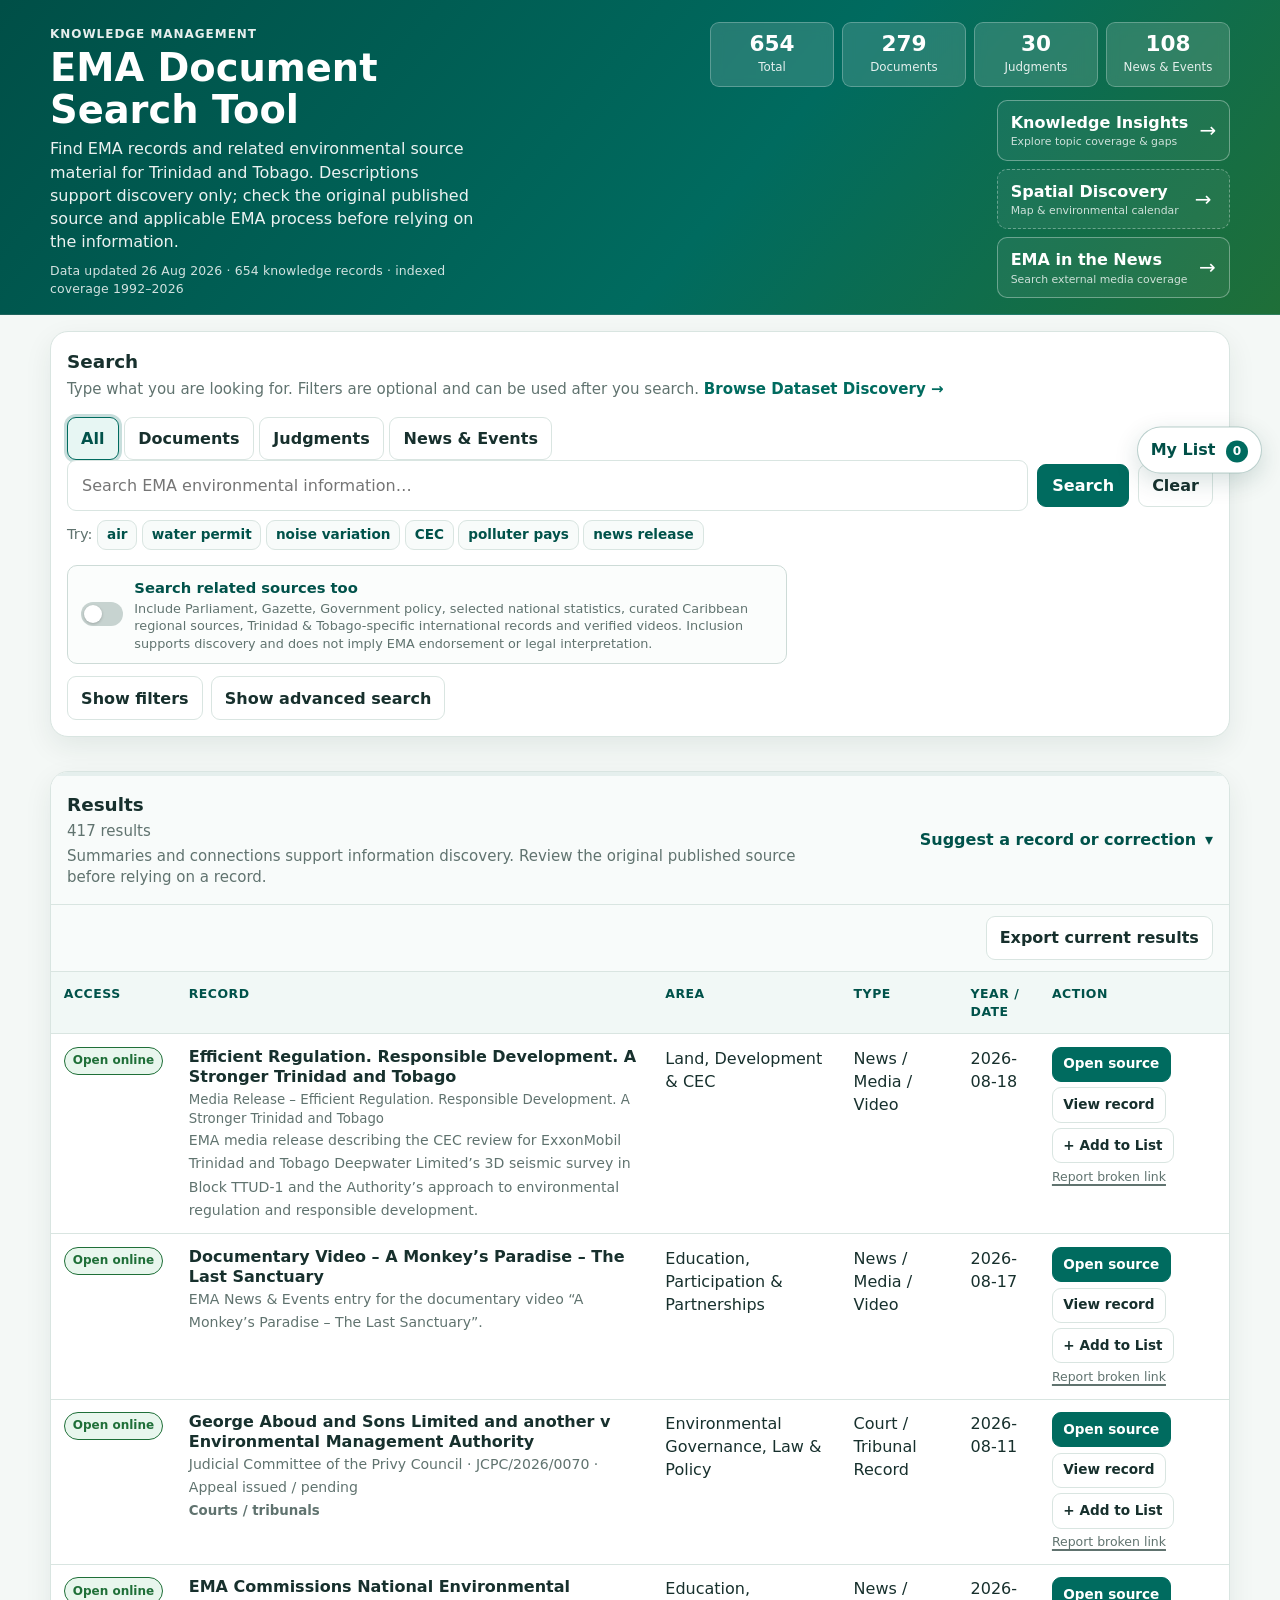
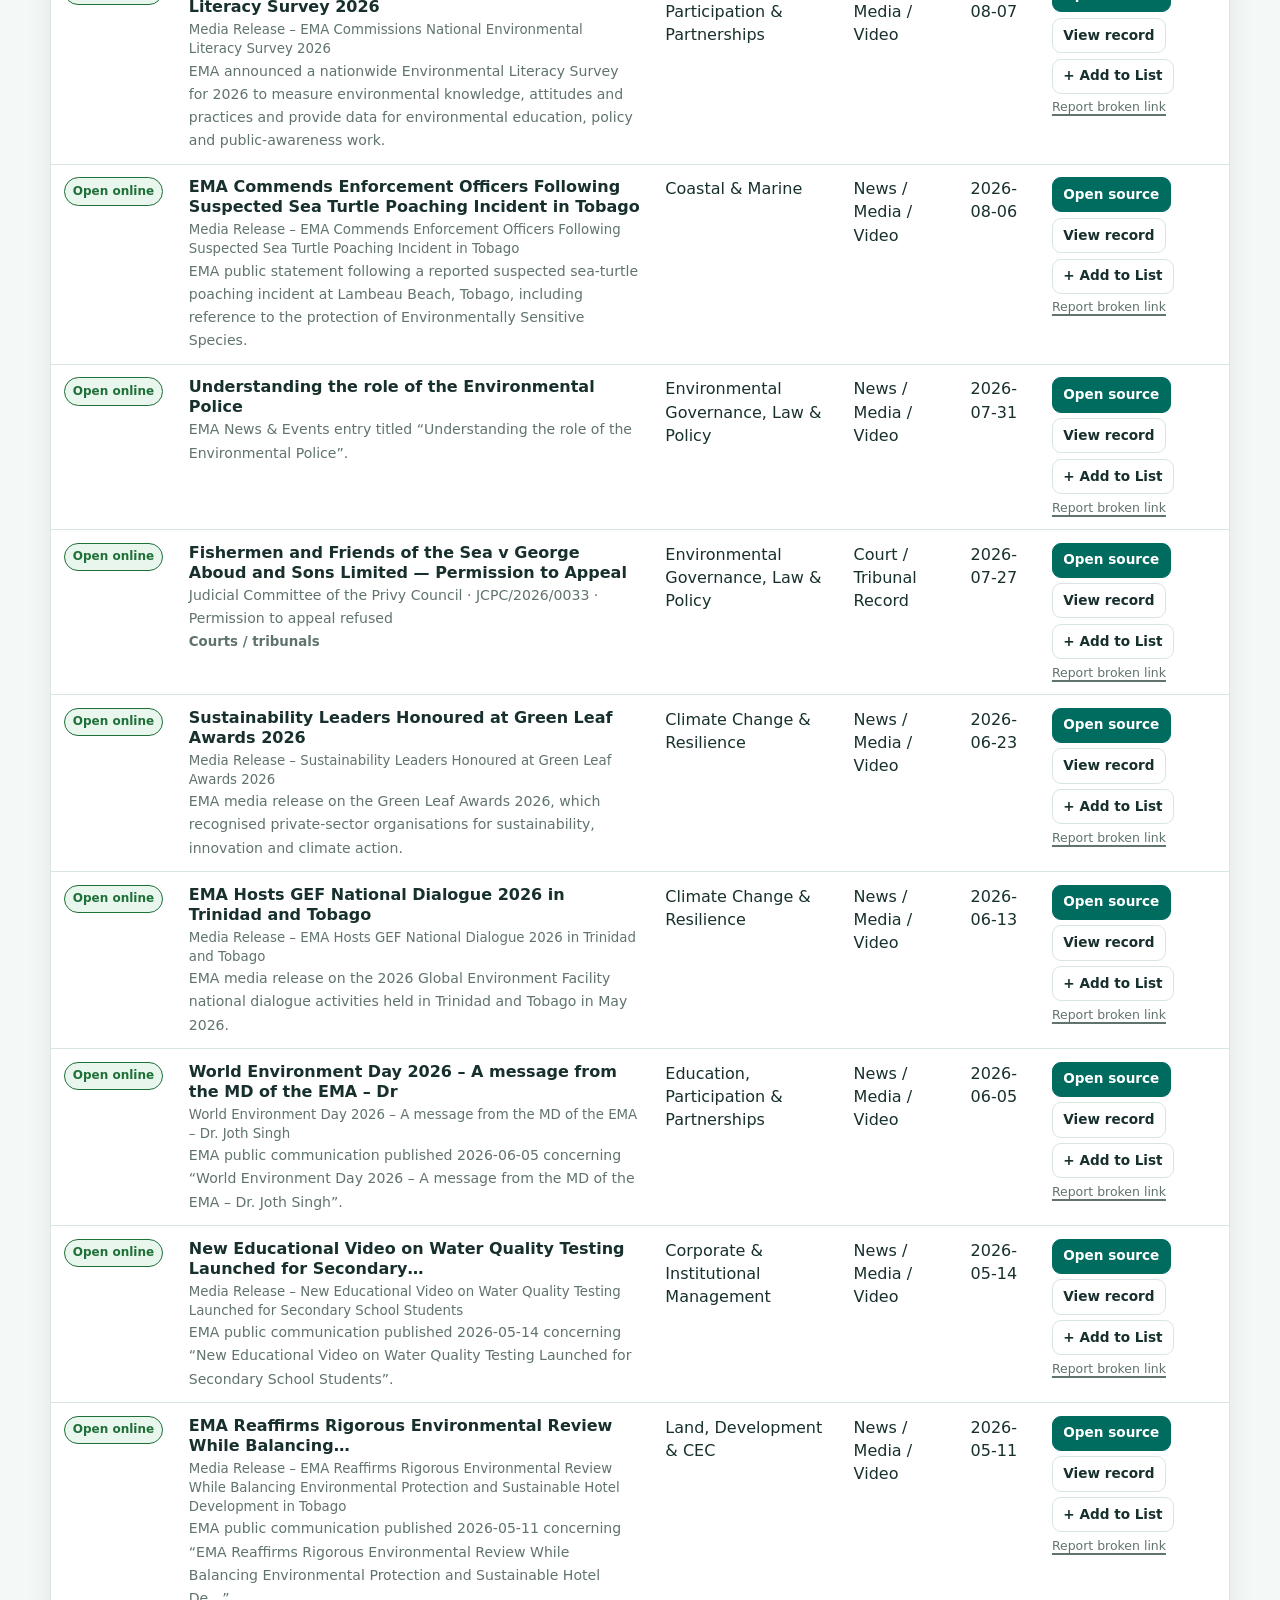
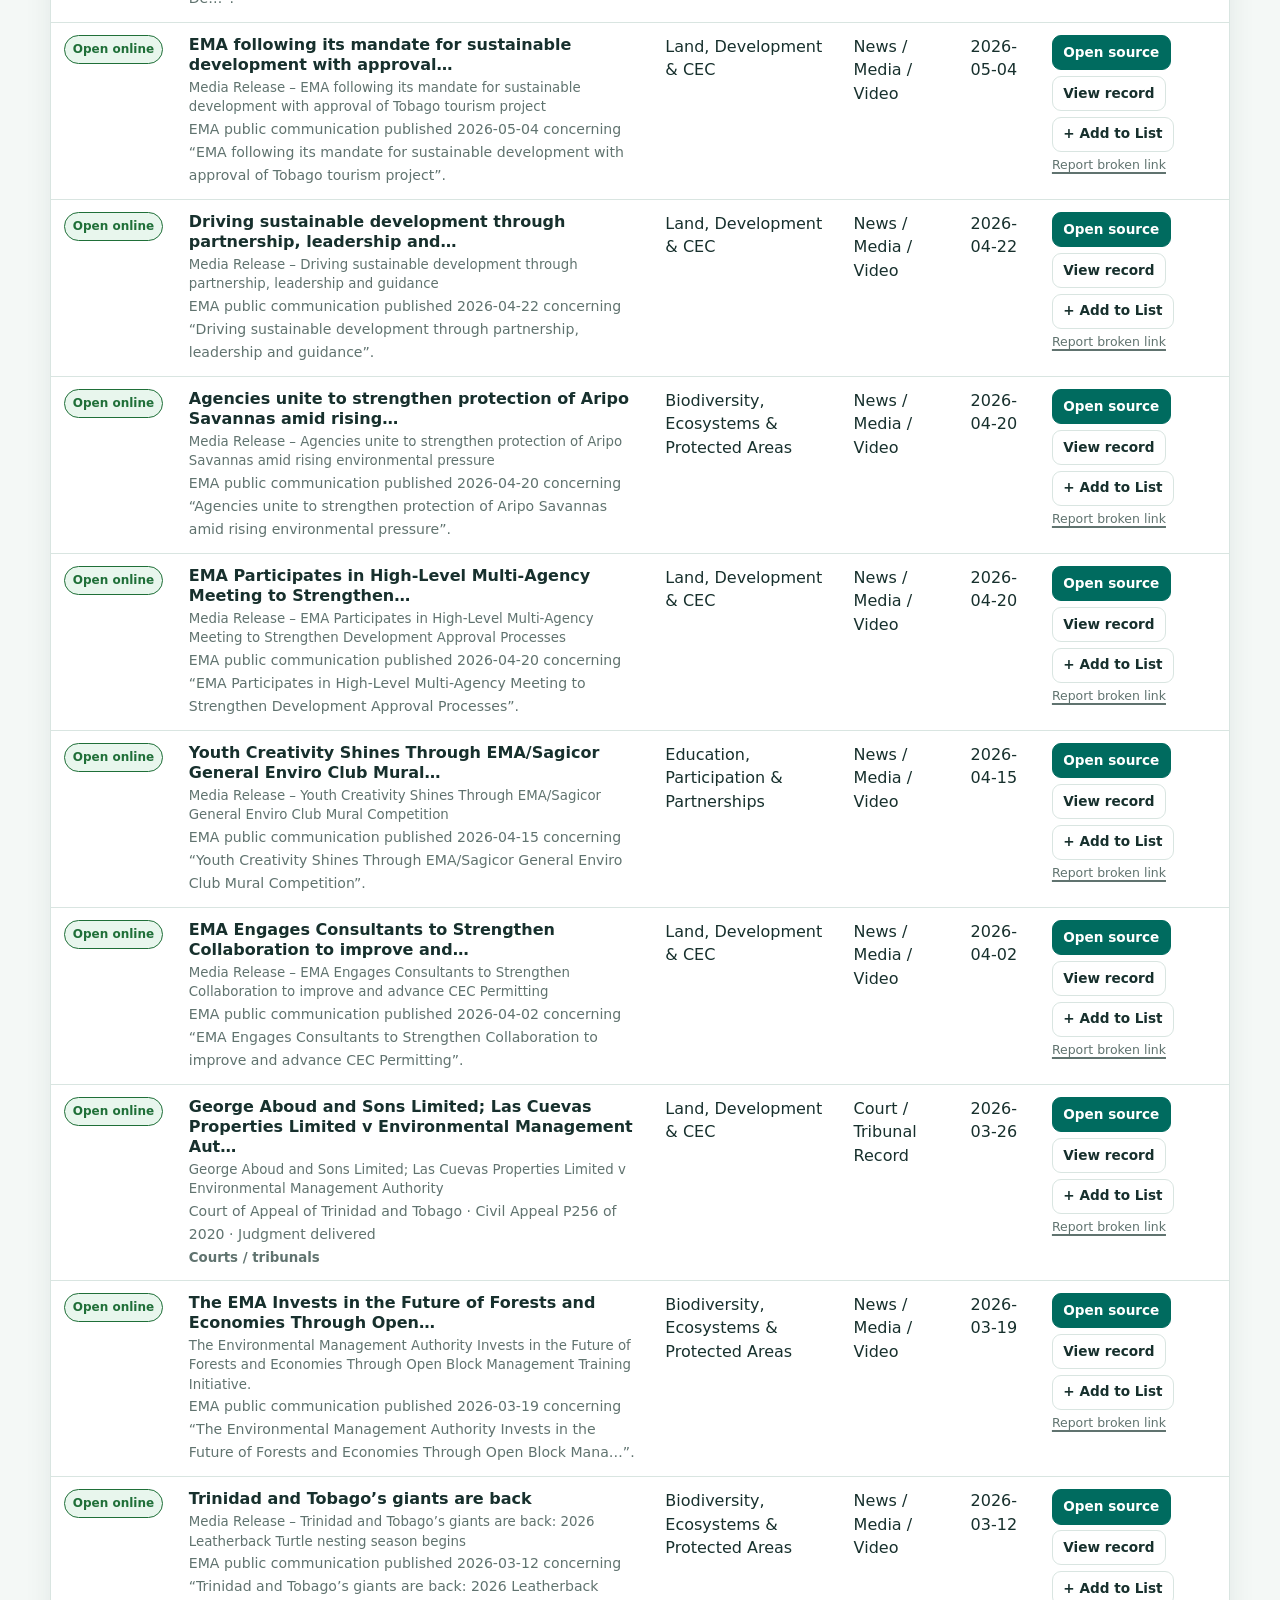
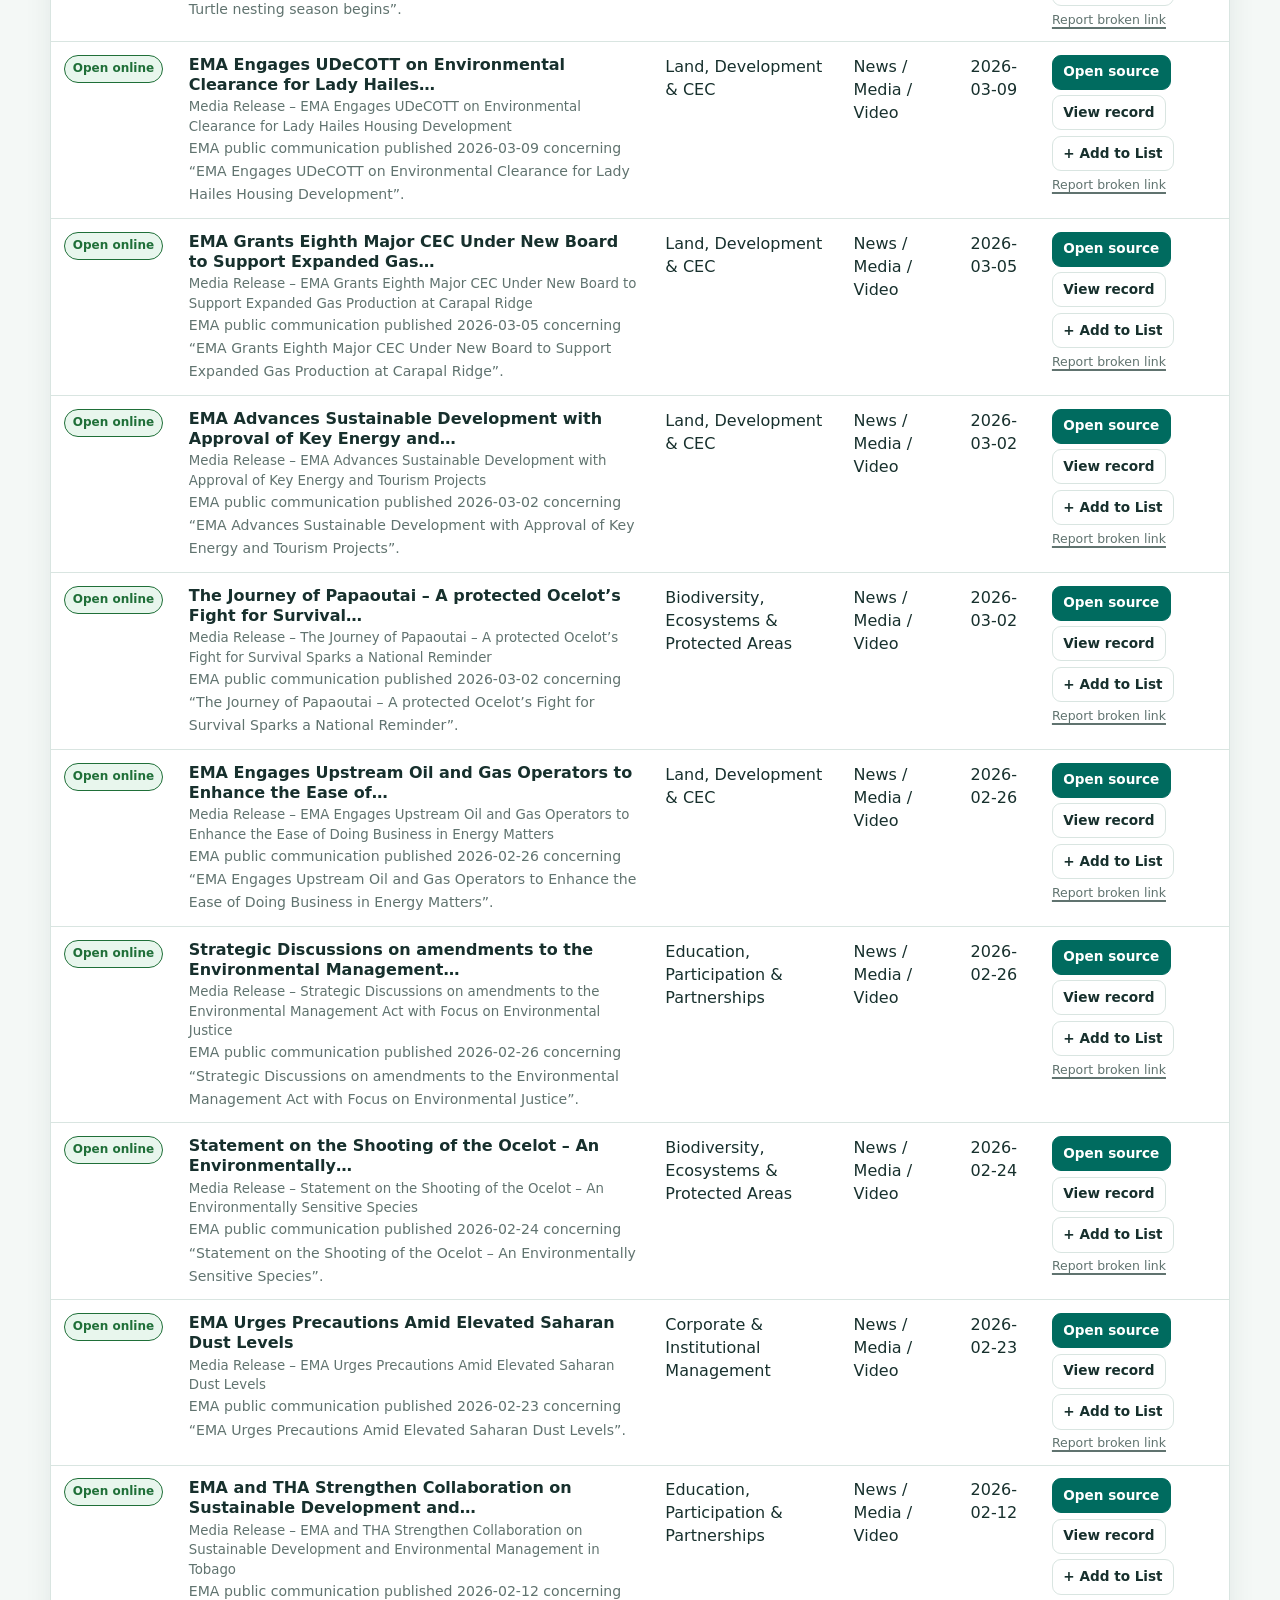
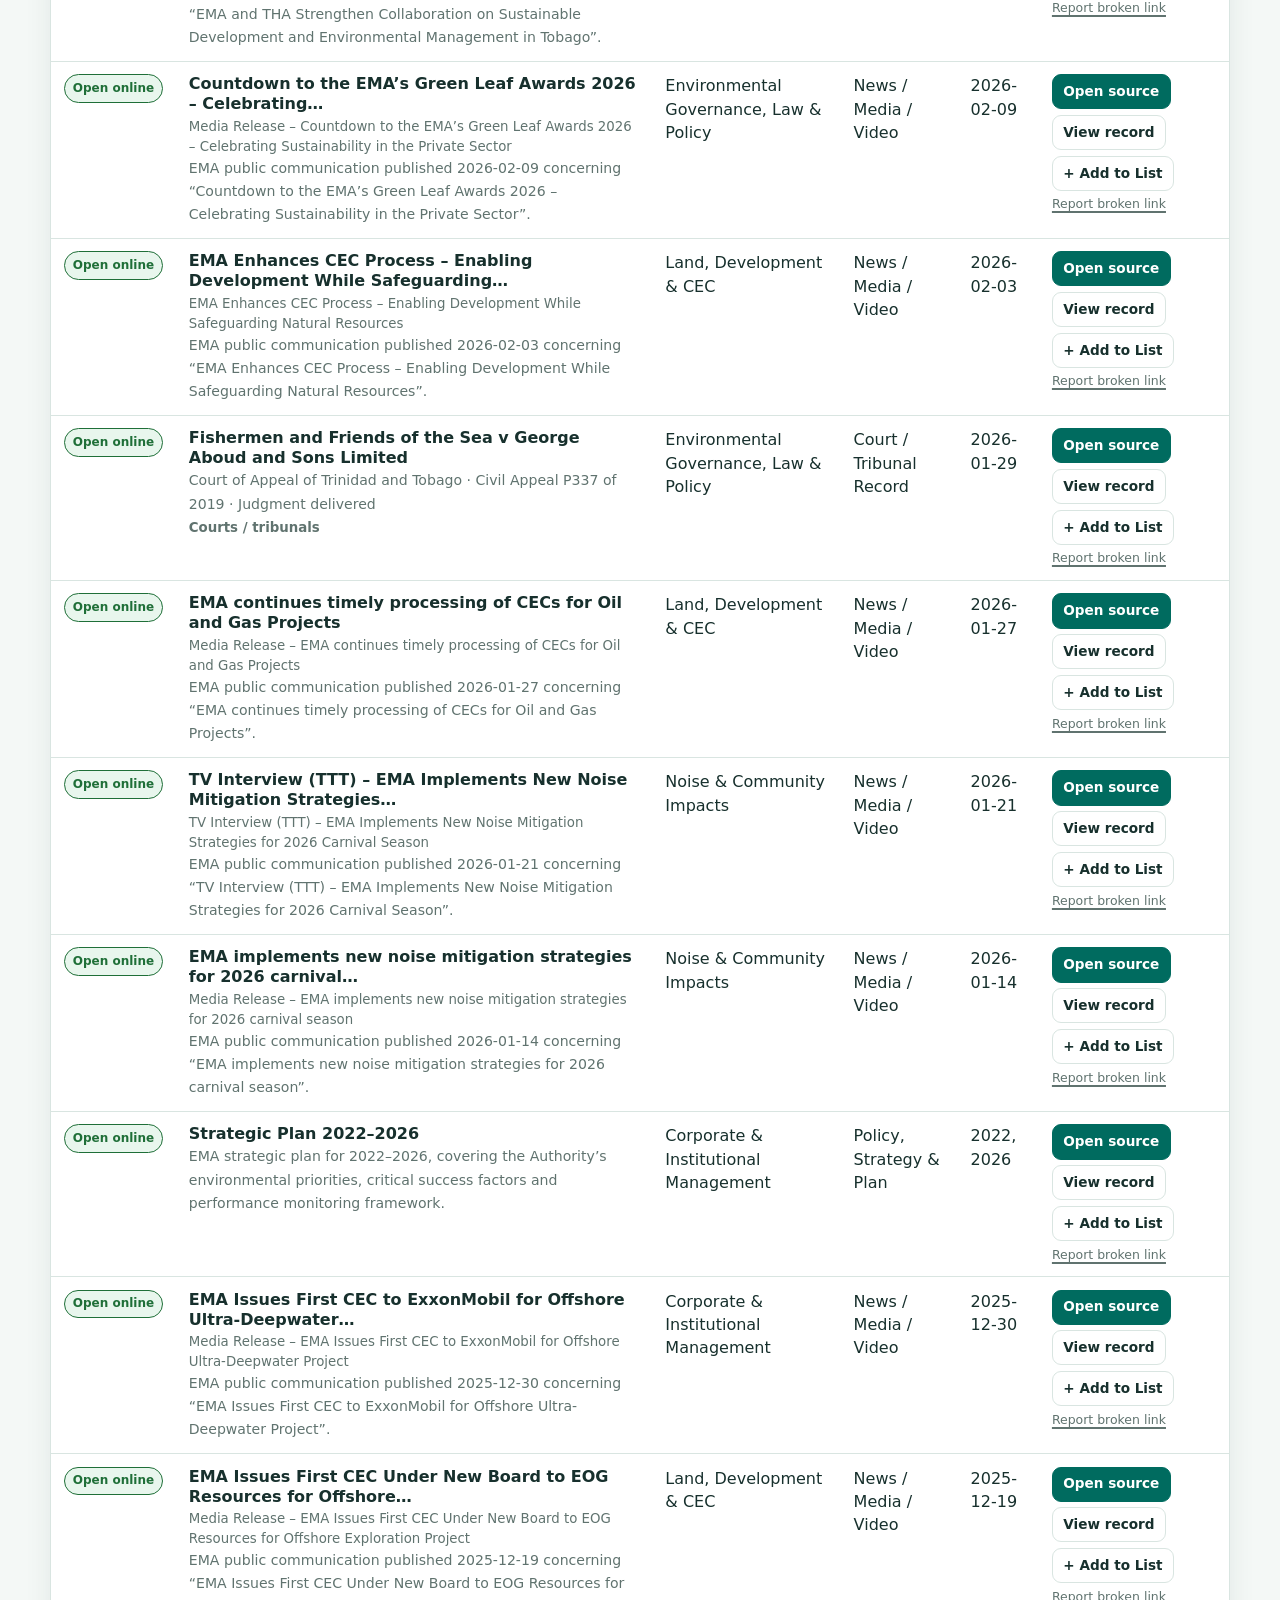
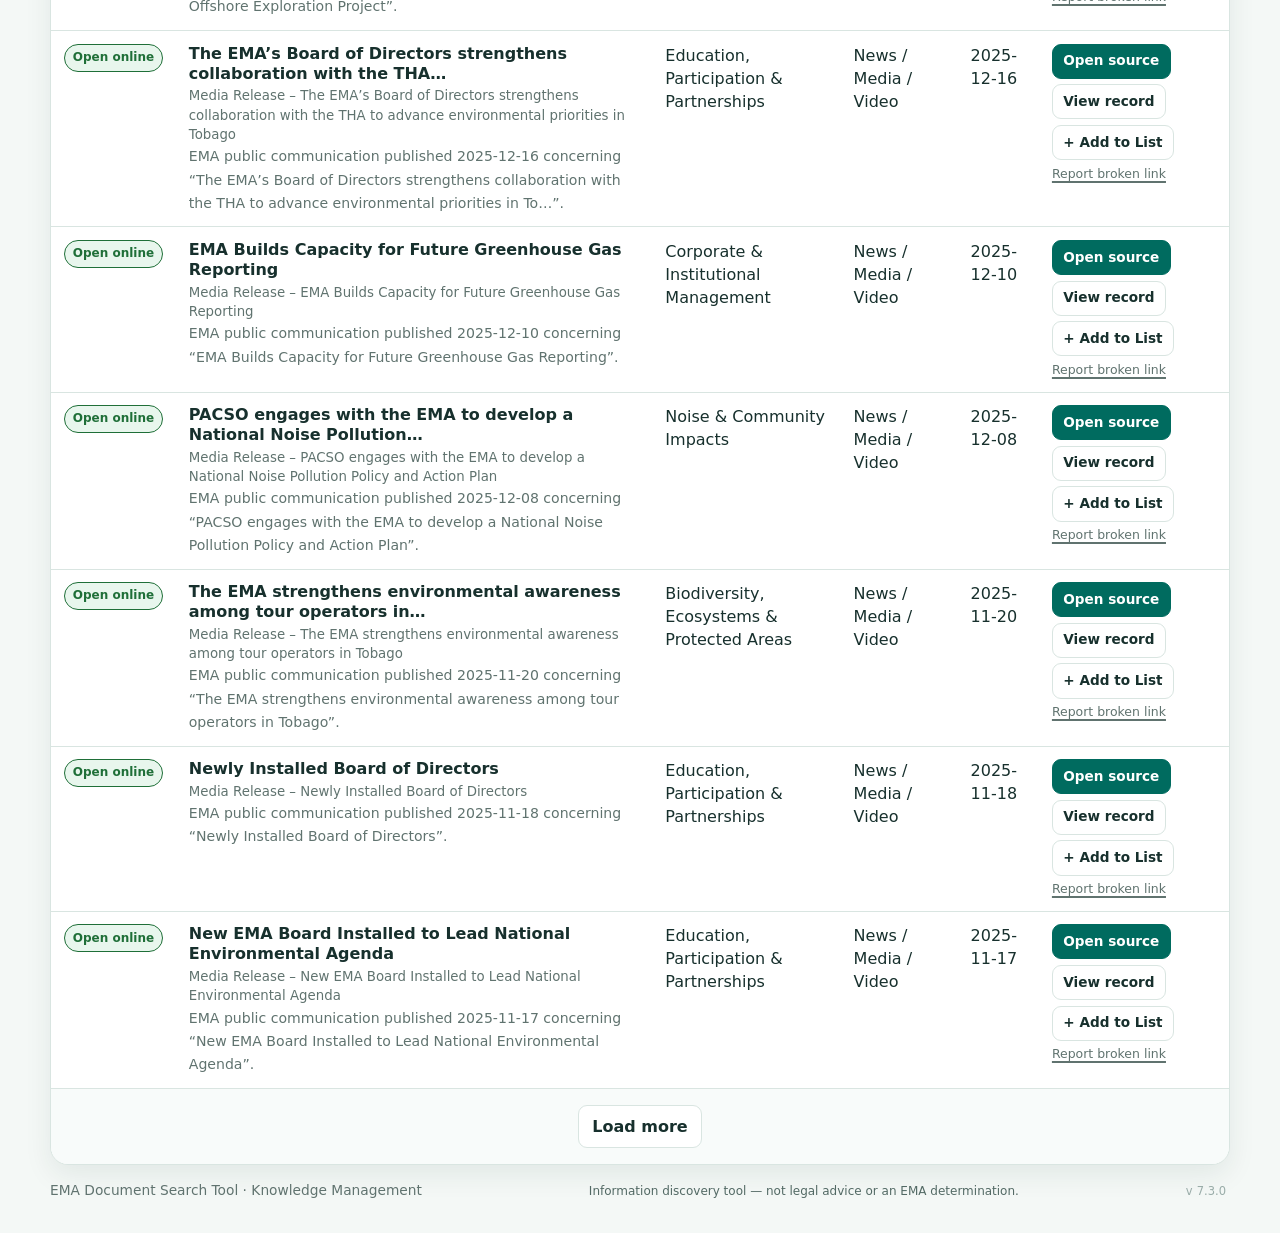
==== commit cd7842eb: "Add files via upload" ====
--- a/index.html
+++ b/index.html
@@ -17,13 +17,27 @@
       <div class="title-block">
         <p class="eyebrow">Knowledge Management</p>
         <h1>EMA Document Search Tool</h1>
-        <p class="lede">Search EMA documents, judgments and public communications captured in the tool. Open the original source or select records for reference.</p>
-      </div>
-      <div class="metric-strip" aria-label="Register metrics">
-        <div class="metric"><span id="metricTotal">—</span><small>Total</small></div>
-        <div class="metric"><span id="metricDocuments">—</span><small>Documents</small></div>
-        <div class="metric"><span id="metricJudgments">—</span><small>Judgments</small></div>
-        <div class="metric"><span id="metricPress">—</span><small>News & Events</small></div>
+        <p class="lede">Find EMA records and related environmental source material for Trinidad and Tobago. Descriptions support discovery only; check the original published source and applicable EMA process before relying on the information.</p>
+        <p class="tool-meta-line">Data updated 26 Aug 2026 · 654 knowledge records · indexed coverage 1992–2026</p>
+      </div>
+      <div class="header-tools">
+        <div class="metric-strip" aria-label="Register metrics">
+          <div class="metric"><span id="metricTotal">—</span><small>Total</small></div>
+          <div class="metric"><span id="metricDocuments">—</span><small>Documents</small></div>
+          <div class="metric"><span id="metricJudgments">—</span><small>Judgments</small></div>
+          <div class="metric"><span id="metricPress">—</span><small>News & Events</small></div>
+        </div>
+        <div class="header-utility-links">
+          <a class="insights-link" href="insights.html" aria-label="Open Knowledge Insights dashboard">
+            <span>Knowledge Insights</span><small>Explore topic coverage & gaps</small><span aria-hidden="true">→</span>
+          </a>
+          <a class="insights-link preview-link" href="preview.html" aria-label="Open spatial and environmental calendar preview">
+            <span>Spatial Discovery</span><small>Map & environmental calendar</small><span aria-hidden="true">→</span>
+          </a>
+          <a class="insights-link" href="news.html" aria-label="Open News and Intelligence page">
+            <span>EMA in the News</span><small>Search external media coverage</small><span aria-hidden="true">→</span>
+          </a>
+        </div>
       </div>
     </div>
   </header>
@@ -33,7 +47,7 @@
       <div class="search-topline">
         <div>
           <h2 id="searchHeading">Search</h2>
-          <p>Start with a keyword or choose a document journey.</p>
+          <p>Type what you are looking for. Filters are optional and can be used after you search. <a class="inline-tool-link" href="datasets.html">Browse Dataset Discovery →</a></p>
         </div>
         <div class="db-tabs" role="group" aria-label="Choose database">
           <button class="tab active" type="button" data-database="all">All</button>
@@ -43,43 +57,37 @@
         </div>
       </div>
 
-      <div class="journey-row">
-        <label for="journeySelect">Search by journey</label>
-        <select id="journeySelect">
-          <option value="all">I want to explore all records</option>
-          <option value="public">I need to find a public document</option>
-          <option value="request">I need to request a document held by EMA</option>
-          <option value="forms">I need a form, guide, or application document</option>
-          <option value="law">I need a law, rule, regulation, or legal record</option>
-          <option value="judgments">I need a judgment or court proceeding</option>
-          <option value="reports">I need a report, study, or technical document</option>
-          <option value="internal">I need an internal policy or governance document</option>
-          <option value="press">I need EMA News &amp; Events or public updates</option>
-        </select>
-      </div>
-
-      <div class="search-box">
+      <form class="search-box" id="searchForm" role="search">
         <label class="sr-only" for="searchInput">Search records</label>
-        <input id="searchInput" type="search" autocomplete="off" placeholder="Search by title, subject, case, legislation, keyword or year" />
-        <button class="primary" type="button" id="clearSearchBtn">Clear</button>
-      </div>
+        <input id="searchInput" type="search" autocomplete="off" placeholder="Search EMA environmental information…" />
+        <button class="primary search-submit" type="submit" id="searchSubmitBtn">Search</button>
+        <button class="ghost clear-search" type="button" id="clearSearchBtn">Clear</button>
+      </form>
       <p class="examples">Try: <button type="button" class="text-chip" data-example="air">air</button> <button type="button" class="text-chip" data-example="water permit">water permit</button> <button type="button" class="text-chip" data-example="noise variation">noise variation</button> <button type="button" class="text-chip" data-example="CEC">CEC</button> <button type="button" class="text-chip" data-example="polluter pays">polluter pays</button> <button type="button" class="text-chip" data-example="press release">news release</button></p>
 
+      <label class="external-source-toggle" for="externalToggle">
+        <input id="externalToggle" type="checkbox" />
+        <span class="switch-ui" aria-hidden="true"></span>
+        <span><strong>Search related sources too</strong><small>Include Parliament, Gazette, Government policy, selected national statistics, curated Caribbean regional sources, Trinidad &amp; Tobago-specific international records and verified videos. Inclusion supports discovery and does not imply EMA endorsement or legal interpretation.</small></span>
+      </label>
+
       <div class="toggle-row">
-        <button class="ghost" type="button" id="quickFiltersToggle" aria-expanded="true" aria-controls="quickFilters">Hide quick filters</button>
+        <button class="ghost" type="button" id="quickFiltersToggle" aria-expanded="false" aria-controls="quickFilters">Show filters</button>
         <button class="ghost" type="button" id="advancedToggle" aria-expanded="false" aria-controls="advancedFilters">Show advanced search</button>
       </div>
 
-      <div class="quick-filters" id="quickFilters" role="group" aria-label="Quick filters">
+      <div class="quick-filters hidden" id="quickFilters" role="group" aria-label="Quick filters">
         <button type="button" class="filter active" data-filter="all">All records</button>
-        <button type="button" class="filter" data-filter="public">Public links</button>
-        <button type="button" class="filter" data-filter="request">Held by EMA</button>
+        <button type="button" class="filter" data-filter="public">Open online</button>
+        <button type="button" class="filter" data-filter="request">Request from EMA</button>
         <button type="button" class="filter" data-filter="forms">Forms & guides</button>
         <button type="button" class="filter" data-filter="law">Laws & rules</button>
         <button type="button" class="filter" data-filter="reports">Reports & studies</button>
         <button type="button" class="filter" data-filter="internal">Internal / governance</button>
         <button type="button" class="filter" data-filter="judgments">Judgments</button>
         <button type="button" class="filter" data-filter="press">News &amp; Events</button>
+        <button type="button" class="filter" data-filter="video">Videos</button>
+        <button type="button" class="filter" data-filter="datasets">Datasets</button>
         
       </div>
 
@@ -106,7 +114,7 @@
         <div class="results-summary-line">
           <div class="results-title-block">
             <h2 id="resultsHeading">Results</h2>
-            <p id="resultCount">Loading records…</p>
+            <p id="resultCount">Search to view records.</p><p class="results-use-note">Summaries and connections support information discovery. Review the original published source before relying on a record.</p><p id="searchExpansionNote" class="search-expansion-note hidden"></p>
           </div>
           <button class="text-disclosure" type="button" id="recordSuggestionToggle" aria-expanded="false" aria-controls="recordSuggestionPanel">
             Suggest a record or correction <span aria-hidden="true" class="disclosure-mark">▾</span>
@@ -118,18 +126,63 @@
             <span><strong id="resultDocumentsCount">0</strong> Documents</span>
             <span><strong id="resultJudgmentsCount">0</strong> Judgments &amp; Proceedings</span>
             <span><strong id="resultNewsCount">0</strong> News &amp; Events</span>
+            <span><strong id="resultRelatedCount">0</strong> Related sources</span>
           </div>
           <div class="results-support-contact">
             <strong>Can't find a record or noticed something incorrect?</strong>
-            <p>Contact Knowledge Management to suggest an addition or correction. This tool supports search and retrieval of document records and source links; refer to the original source for the authoritative text.</p>
+            <p>Contact Knowledge Management to suggest an addition or correction. This tool supports discovery of records and source links. Descriptions and relationships are informational aids only and do not constitute legal advice, legal interpretation, an EMA determination, or a substitute for the original published source.</p>
             <a id="recordSuggestionLink" href="mailto:rseemungal@ema.co.tt?subject=EMA%20Document%20Search%20Tool%20%E2%80%93%20record%20suggestion">Email Knowledge Management</a>
           </div>
         </div>
 
         <div class="results-actions">
           <button class="ghost" type="button" id="exportResultsBtn">Export current results</button>
-          <button class="primary" type="button" id="openBasketBtn">Selected records <span id="basketCount">0</span></button>
-        </div>
+
+        </div>
+      </div>
+
+      <div class="active-results-tools" id="activeResultsTools">
+        <div class="active-filter-group">
+          <label>Sort results
+            <select id="sortResults">
+              <option value="relevance">Relevance</option>
+              <option value="ema-first">EMA records first</option>
+              <option value="newest">Newest first</option>
+              <option value="oldest">Oldest first</option>
+              <option value="title">Title A–Z</option>
+            </select>
+          </label>
+          <label>Source
+            <select id="resultSourceFilter">
+              <option value="all">All sources</option>
+              <option value="ema">EMA</option>
+              <option value="parliament">Parliament</option>
+              <option value="gazette">Government Gazette</option>
+              <option value="government">Government policy / agencies</option>
+              <option value="court">Courts / tribunals</option>
+              <option value="statistical">Research &amp; statistics</option>
+              <option value="regional">Regional sources</option>
+              <option value="international">International — T&amp;T only</option>
+              <option value="video">Video</option>
+            </select>
+          </label>
+          <label>Access
+            <select id="resultAccessFilter">
+              <option value="all">All access</option>
+              <option value="open_online">Open online</option>
+              <option value="request_ema">Request from EMA</option>
+              <option value="reference_only">Reference only</option>
+              <option value="link_review">Link under review</option>
+            </select>
+          </label>
+          <label>Year
+            <select id="resultYearFilter"><option value="all">All years</option></select>
+          </label>
+          <label>Topic
+            <select id="resultTopicFilter"><option value="all">All topics</option></select>
+          </label>
+        </div>
+        <button class="text-link" type="button" id="clearResultFiltersBtn">Clear result filters</button>
       </div>
 
       <div class="table-wrap" role="region" aria-label="Search results" tabindex="0">
@@ -145,7 +198,7 @@
             </tr>
           </thead>
           <tbody id="resultsBody">
-            <tr><td colspan="6">Loading…</td></tr>
+            <tr><td colspan="6">Enter a search above to view matching records.</td></tr>
           </tbody>
         </table>
       </div>
@@ -154,31 +207,12 @@
     </section>
   </main>
 
-  <aside class="basket-drawer" id="basketDrawer" aria-hidden="true" aria-labelledby="basketTitle">
-    <div class="basket-card">
-      <div class="basket-head">
-        <div>
-          <h2 id="basketTitle">Selected records</h2>
-          <p>Review records you selected, then export the list or prepare request text where needed.</p>
-        </div>
-        <button class="icon-btn" type="button" id="closeBasketBtn" aria-label="Close basket">×</button>
-      </div>
-      <div id="basketItems" class="basket-items empty">No records selected yet.</div>
-      <div class="basket-actions">
-        <button class="primary" type="button" id="copyRequestBtn">Copy request text</button>
-        <button class="ghost" type="button" id="downloadCsvBtn">Download CSV</button>
-        <button class="ghost" type="button" id="downloadJsonBtn">Download JSON</button>
-        <a class="ghost link-btn" href="https://www.ema.co.tt/information-centre-general-request/" target="_blank" rel="noopener">Open EMA request page</a>
-        <button class="ghost danger-lite" type="button" id="clearBasketBtn">Clear all</button>
-      </div>
-      <label class="request-output-label" for="requestOutput">Generated request text</label>
-      <textarea id="requestOutput" rows="8" readonly></textarea>
-    </div>
-  </aside>
+
+  <button class="list-mini-button" type="button" id="openBasketBtn" aria-label="Open My List">My List <strong id="basketCount" data-mylist-count>0</strong></button>
 
   <footer class="footer">
     <div class="footer-mainline">
-      <span>EMA Document Search Tool · Knowledge Management</span>
+      <span>EMA Document Search Tool · Knowledge Management</span><span class="legal-use-note">Information discovery tool — not legal advice or an EMA determination.</span>
       <span class="version-shell" aria-label="App version">v<span id="appVersion" class="secret-version" tabindex="0">—</span></span>
     </div>
     <div id="adminPanel" class="admin-panel hidden" aria-live="polite">
--- a/assets/styles.css
+++ b/assets/styles.css
@@ -107,9 +107,9 @@
 .keyword-list{display:flex;gap:.35rem;flex-wrap:wrap;margin-top:.45rem}
 .keyword{background:#eef5f3;color:#36514d;border:1px solid #d6e3df;border-radius:999px;padding:.18rem .45rem;font-size:.75rem}
 .load-more-row{text-align:center;padding:1rem;background:var(--surface-soft)}
-.basket-drawer{position:fixed;inset:0;background:rgba(7,32,29,.38);display:none;align-items:stretch;justify-content:flex-end;z-index:50}
+.basket-drawer{position:fixed;inset:0;background:rgba(7,32,29,.26);display:none;align-items:flex-end;justify-content:center;z-index:50;padding:0 1rem}
 .basket-drawer.open{display:flex}
-.basket-card{width:min(520px,100%);height:100%;background:#fff;padding:1rem;box-shadow:-12px 0 36px rgba(0,0,0,.18);overflow:auto}
+.basket-card{width:min(920px,100%);max-height:min(76vh,760px);background:#fff;padding:1rem 1.1rem 1.2rem;border-radius:18px 18px 0 0;box-shadow:0 -12px 36px rgba(0,0,0,.18);overflow:auto}
 .basket-head{display:flex;justify-content:space-between;gap:1rem;align-items:flex-start;border-bottom:1px solid var(--line);padding-bottom:.8rem;margin-bottom:.8rem}
 .icon-btn{font-size:1.5rem;line-height:1;width:42px;height:42px;padding:0}
 .basket-items{display:grid;gap:.55rem;margin-bottom:.85rem}
@@ -187,3 +187,132 @@
   .results-support-panel{grid-template-columns:1fr;gap:.4rem}
   .results-support-contact{justify-self:stretch}
 }
+
+
+/* v6.3.0: external-reference source set + explicit reference cart */
+.metric-strip{grid-template-columns:repeat(4,minmax(84px,1fr))}
+.external-metric{background:#f5f8ff}
+.external-source-toggle{display:flex;align-items:center;gap:.72rem;margin-top:.9rem;padding:.72rem .8rem;border:1px solid #cddbd7;border-radius:10px;background:#fbfdfc;cursor:pointer;max-width:720px}
+.external-source-toggle input{position:absolute;opacity:0;pointer-events:none}
+.external-source-toggle>span:last-child{display:grid;gap:.1rem}
+.external-source-toggle strong{font-size:.92rem;color:var(--teal-dark)}
+.external-source-toggle small{font-size:.8rem;color:var(--muted);line-height:1.35}
+.switch-ui{width:42px;height:24px;border-radius:999px;background:#c7d3d0;position:relative;flex:0 0 auto;transition:.18s ease}
+.switch-ui::after{content:"";position:absolute;top:3px;left:3px;width:18px;height:18px;border-radius:50%;background:#fff;box-shadow:0 1px 3px rgba(0,0,0,.22);transition:.18s ease}
+.external-source-toggle input:checked+.switch-ui{background:var(--teal)}
+.external-source-toggle input:checked+.switch-ui::after{transform:translateX(18px)}
+.external-source-toggle input:focus-visible+.switch-ui{box-shadow:var(--focus)}
+.cart-button{gap:.48rem;padding:.52rem .72rem!important}
+.cart-icon{width:20px;height:20px;flex:0 0 auto}
+.cart-count{display:inline-grid;place-items:center;min-width:23px;height:23px;padding:0 .35rem;border-radius:999px;background:#fff;color:var(--teal-dark);font-size:.78rem;font-weight:850}
+.source-context{display:block;margin-top:.3rem;color:#315f84;font-weight:750}
+.authority-box{border-color:#cfddeb;background:#f8fbff}
+@media(max-width:850px){.metric-strip{grid-template-columns:repeat(4,1fr)}.cart-button{width:100%;justify-content:center}.external-source-toggle{max-width:none}}
+@media(max-width:560px){.metric-strip{grid-template-columns:repeat(2,1fr)}.external-source-toggle{align-items:flex-start}.external-source-toggle small{display:block}}
+
+
+/* v6.4.0: search-first UX + persistent My List dock */
+.list-dock{position:fixed;left:50%;bottom:18px;transform:translateX(-50%);z-index:45;width:min(760px,calc(100% - 28px));display:flex;align-items:center;justify-content:space-between;gap:1rem;padding:.72rem .8rem .72rem 1rem;background:#fff;border:1px solid var(--line);border-radius:14px;box-shadow:0 12px 36px rgba(7,32,29,.2)}
+.list-dock.hidden{display:none}
+.list-dock-copy{display:grid;gap:.08rem;min-width:0}.list-dock-copy strong{color:var(--teal-dark)}.list-dock-copy small{color:var(--muted)}
+body:has(.list-dock:not(.hidden)){padding-bottom:92px}
+@media(max-width:600px){.list-dock{bottom:10px;align-items:stretch;flex-direction:column;padding:.65rem}.list-dock .primary{width:100%}.list-dock-copy small{display:none}body:has(.list-dock:not(.hidden)){padding-bottom:118px}}
+
+/* v6.5.0: active result facets + knowledge topic insights */
+.active-results-tools{display:flex;align-items:flex-end;justify-content:space-between;gap:1rem;padding:.8rem 1rem;border-top:1px solid var(--line);background:#fbfcfc}
+.active-filter-group{display:flex;flex-wrap:wrap;gap:.65rem;align-items:flex-end}.active-filter-group label,.insights-controls label{display:grid;gap:.25rem;font-size:.76rem;font-weight:800;color:var(--muted)}
+.active-filter-group select,.insights-controls select{min-width:145px;padding:.5rem .6rem;border:1px solid var(--line);border-radius:8px;background:#fff;color:var(--text)}
+.text-link{border:0;background:transparent;color:var(--teal-dark);font-weight:800;cursor:pointer;padding:.55rem .15rem}.text-link:hover{text-decoration:underline}
+.insights-drawer{position:fixed;inset:0;z-index:60;background:rgba(4,25,22,.42);display:none;align-items:stretch;justify-content:flex-end}.insights-drawer.open{display:flex}
+.insights-card{width:min(760px,100%);height:100%;overflow:auto;background:#fff;padding:1.1rem 1.2rem 2rem;box-shadow:-18px 0 44px rgba(0,0,0,.18)}
+.insights-controls{display:flex;flex-wrap:wrap;gap:.7rem;margin:1rem 0}.insights-summary{display:flex;flex-wrap:wrap;gap:.5rem;margin:.6rem 0 1rem}.insight-stat{padding:.5rem .65rem;background:var(--surface-soft);border:1px solid var(--line);border-radius:9px}.insight-stat strong{display:block;color:var(--teal-dark);font-size:1.05rem}.insight-stat small{color:var(--muted)}
+.topic-chart{display:grid;gap:.55rem;margin-top:.8rem}.topic-bar{display:grid;grid-template-columns:minmax(170px,230px) 1fr 44px;gap:.65rem;align-items:center}.topic-name{font-size:.84rem;font-weight:750;line-height:1.2}.topic-track{height:18px;border-radius:999px;background:#edf2f1;overflow:hidden}.topic-fill{height:100%;border-radius:999px;background:var(--teal);min-width:2px}.topic-count{text-align:right;font-weight:850;color:var(--teal-dark)}
+.coverage-note{margin-top:1.2rem;padding:.85rem 1rem;border:1px solid #d8dfdd;border-radius:10px;background:#fbfcfc}.coverage-note p{margin:.3rem 0 0;color:var(--muted);line-height:1.45}
+@media(max-width:760px){.active-results-tools{align-items:stretch;flex-direction:column}.active-filter-group{display:grid;grid-template-columns:1fr 1fr}.active-filter-group select{width:100%;min-width:0}.topic-bar{grid-template-columns:120px 1fr 36px}.insights-card{padding:.9rem}.insights-controls{display:grid;grid-template-columns:1fr 1fr}.insights-controls label:first-child{grid-column:1/-1}}
+@media(max-width:480px){.active-filter-group,.insights-controls{grid-template-columns:1fr}.insights-controls label:first-child{grid-column:auto}.topic-bar{grid-template-columns:100px 1fr 30px}.topic-name{font-size:.76rem}}
+.topic-bar{border:0;background:transparent;padding:.18rem 0;width:100%;cursor:pointer;text-align:initial;color:inherit}.topic-bar:hover .topic-track{outline:2px solid rgba(0,107,95,.18)}.topic-bar:focus-visible{outline:2px solid var(--teal);outline-offset:3px;border-radius:6px}.topic-bar:disabled{cursor:default}.topic-bar:disabled:hover .topic-track{outline:0}
+/* v6.6.0: separate Knowledge Insights page */
+.header-tools{display:flex;align-items:stretch;gap:.8rem;flex-wrap:wrap;justify-content:flex-end}.insights-link{display:grid;grid-template-columns:auto auto;grid-template-rows:auto auto;column-gap:.7rem;align-items:center;min-width:190px;padding:.62rem .8rem;border:1px solid rgba(255,255,255,.34);border-radius:10px;color:#fff;text-decoration:none;background:rgba(255,255,255,.06)}.insights-link>span:first-child{font-weight:900}.insights-link>small{grid-column:1/2;font-size:.68rem;color:rgba(255,255,255,.78)}.insights-link>span:last-child{grid-column:2;grid-row:1/3;font-size:1.25rem}.insights-link:hover{background:rgba(255,255,255,.12)}
+@media(max-width:760px){.header-tools{justify-content:flex-start}.insights-link{width:100%}}
+
+.list-dock-actions{display:flex;align-items:center;gap:.45rem}.dock-hide-btn{padding:.55rem .7rem}.list-dock-pill{position:fixed;right:18px;bottom:18px;z-index:45;display:flex;align-items:center;gap:.5rem;border:1px solid var(--line);border-radius:999px;background:#fff;box-shadow:0 10px 28px rgba(7,32,29,.18);padding:.62rem .85rem;color:var(--teal-dark);font-weight:700;cursor:pointer}.list-dock-pill strong{display:grid;place-items:center;min-width:1.55rem;height:1.55rem;border-radius:999px;background:var(--teal-dark);color:#fff;font-size:.8rem}.list-dock-pill.hidden{display:none}.basket-citation{line-height:1.45}.basket-item .basket-citation{margin:.2rem 0 .45rem}.basket-drawer.open + .list-dock{display:none}@media(max-width:600px){.basket-drawer{padding:0}.basket-card{max-height:82vh;border-radius:16px 16px 0 0}.list-dock-actions{width:100%}.list-dock-actions .ghost,.list-dock-actions .primary{flex:1}.list-dock-pill{right:10px;bottom:10px}}
+
+.header-utility-links{display:grid;gap:8px}.preview-link{border-style:dashed!important}
+@media(max-width:760px){.header-utility-links{width:100%}}
+
+/* v6.10.0: readability, search-first mobile, access status and related information */
+:root{
+  --green:#1f6f38;
+  --amber:#8a5200;
+  --grey:#5c666c;
+}
+.app-header{background:linear-gradient(130deg,#004f47 0%,#006b5f 58%,#1f6f38 100%)}
+.search-box{grid-template-columns:minmax(0,1fr) auto auto;align-items:center}
+.search-submit{min-width:92px}
+.clear-search{min-width:72px}
+.status-reference{color:#4f5d62;background:#f1f3f4}
+.search-expansion-note{max-width:840px;margin:.28rem 0 0!important;font-size:.82rem!important;line-height:1.45;color:#4f625e!important}
+.legal-safety-note{display:flex;gap:.65rem;align-items:flex-start;margin:.7rem 0;padding:.7rem .8rem;border:1px solid #d7e2df;border-radius:10px;background:#f7faf9;color:#455a56;font-size:.82rem;line-height:1.45}
+.legal-safety-note strong{color:var(--teal-dark);white-space:nowrap}
+.related-info-box{margin-top:.8rem;background:#fff;grid-column:1/-1}
+.related-records{display:grid;grid-template-columns:repeat(2,minmax(0,1fr));gap:.55rem;margin-top:.65rem}
+.related-record{display:grid;gap:.25rem;padding:.7rem;border:1px solid var(--line);border-radius:10px;background:var(--surface-soft)}
+.related-record strong{font-size:.9rem;line-height:1.3}
+.related-record small,.related-record p{font-size:.76rem;color:var(--muted);margin:0;line-height:1.4}
+.relationship-label{width:max-content;max-width:100%;font-size:.68rem;font-weight:800;color:var(--teal-dark);background:#e7f6f3;border-radius:999px;padding:.18rem .4rem}
+.related-actions{display:flex;gap:.65rem;align-items:center;flex-wrap:wrap;margin-top:.25rem}
+.related-actions a,.related-actions button{font-size:.76rem;font-weight:750}
+.related-actions .text-link{border:0;background:transparent;color:var(--teal);padding:0;min-height:0}
+.legal-use-note{font-size:.75rem;color:#526964}
+.active-filter-group{grid-template-columns:repeat(5,minmax(130px,1fr))}
+
+@media(max-width:850px){
+  .search-box{grid-template-columns:minmax(0,1fr) auto}
+  .search-box .clear-search{grid-column:1/-1;width:100%}
+  .related-records{grid-template-columns:1fr}
+  .active-filter-group{grid-template-columns:1fr 1fr}
+}
+
+/* On narrow screens, the initial state is deliberately search-only. Results and
+   supporting controls appear only after the user submits a search. */
+@media(max-width:760px){
+  body.mobile-search-idle .header-tools,
+  body.mobile-search-idle .search-topline,
+  body.mobile-search-idle .examples,
+  body.mobile-search-idle .external-source-toggle,
+  body.mobile-search-idle .toggle-row,
+  body.mobile-search-idle .quick-filters,
+  body.mobile-search-idle .advanced,
+  body.mobile-search-idle .results-panel,
+  body.mobile-search-idle .footer{display:none!important}
+  body.mobile-search-idle .app-header{padding:.8rem .8rem .65rem}
+  body.mobile-search-idle .title-block .eyebrow{display:none}
+  body.mobile-search-idle .title-block h1{font-size:1.1rem}
+  body.mobile-search-idle .title-block .lede{display:none}
+  body.mobile-search-idle .app-shell{width:calc(100% - 1rem);margin:.7rem auto 0}
+  body.mobile-search-idle .search-panel{padding:.7rem;border-radius:12px;box-shadow:0 6px 18px rgba(15,48,43,.07)}
+  body.mobile-search-idle .search-box{grid-template-columns:minmax(0,1fr) auto}
+  body.mobile-search-idle .clear-search{display:none}
+  body.mobile-search-idle .search-submit{min-width:76px}
+  body.mobile-search-idle input[type="search"]{min-height:50px;font-size:16px}
+}
+@media(max-width:480px){
+  .search-box{grid-template-columns:minmax(0,1fr) auto}
+  .search-box .clear-search{grid-column:1/-1}
+  .active-filter-group{grid-template-columns:1fr}
+  .legal-safety-note{display:block}.legal-safety-note strong{display:block;margin-bottom:.2rem}
+}
+
+.results-use-note{margin:.2rem 0 0;color:#526964;font-size:.76rem;line-height:1.4;max-width:760px}
+@media(max-width:760px){
+  body.mobile-search-idle .app-header{display:none!important}
+  body.mobile-search-idle .app-shell{margin-top:max(16vh,3rem)}
+  body.mobile-search-idle .results-use-note{display:none!important}
+}
+
+/* v7.3 data upgrade: preserve v6.12 visual language; retain compact right-side My List */
+.tool-meta-line{margin:.55rem 0 0;font-size:.78rem;color:rgba(255,255,255,.82);letter-spacing:.01em}
+.inline-tool-link{font-weight:700;color:var(--teal-700,#006b5f);text-decoration:none;white-space:nowrap}.inline-tool-link:hover{text-decoration:underline}
+.list-mini-button{position:fixed;right:18px;top:50%;transform:translateY(-50%);z-index:1200;border:1px solid rgba(0,79,71,.28);background:#fff;color:#004f47;border-radius:999px;padding:10px 13px;box-shadow:0 8px 24px rgba(0,61,54,.16);font-weight:800;cursor:pointer}.list-mini-button strong{display:inline-flex;min-width:22px;height:22px;align-items:center;justify-content:center;margin-left:5px;border-radius:999px;background:#006b5f;color:#fff;font-size:.76rem}
+.list-mini-panel{position:fixed;right:18px;top:72px;bottom:28px;width:min(390px,calc(100vw - 36px));z-index:1250;background:#fff;border:1px solid #d9e5e1;border-radius:18px;box-shadow:0 16px 42px rgba(0,61,54,.22);padding:16px;overflow:auto}.list-mini-panel.hidden{display:none}.list-mini-head{display:flex;justify-content:space-between;gap:12px;align-items:flex-start;border-bottom:1px solid #e2ebe8;padding-bottom:12px;margin-bottom:10px}.list-mini-head h2{margin:0;color:#004f47;font-size:1.1rem}.list-mini-head p{margin:4px 0 0;color:#657a74;font-size:.82rem}.list-item{padding:11px 0;border-bottom:1px solid #edf2f0}.list-item strong{display:block;color:#173c36;font-size:.9rem;line-height:1.3}.list-item small{display:block;color:#657a74;margin-top:4px}.list-mini-actions{display:flex;gap:7px;flex-wrap:wrap;margin-top:8px}.list-mini-panel .request-output-label{display:block;font-size:.78rem;font-weight:700;color:#365c54;margin-top:12px}.list-mini-panel .request-output{width:100%;box-sizing:border-box;margin-top:5px;border:1px solid #d9e5e1;border-radius:10px;padding:9px;font:inherit;font-size:.78rem;resize:vertical;background:#f8fbfa}.list-mini-panel .empty-state{padding:18px 4px;color:#657a74}
+@media(max-width:760px){.list-mini-button{right:12px;top:auto;bottom:14px;transform:none}.list-mini-panel{right:10px;left:10px;top:80px;bottom:72px;width:auto}}
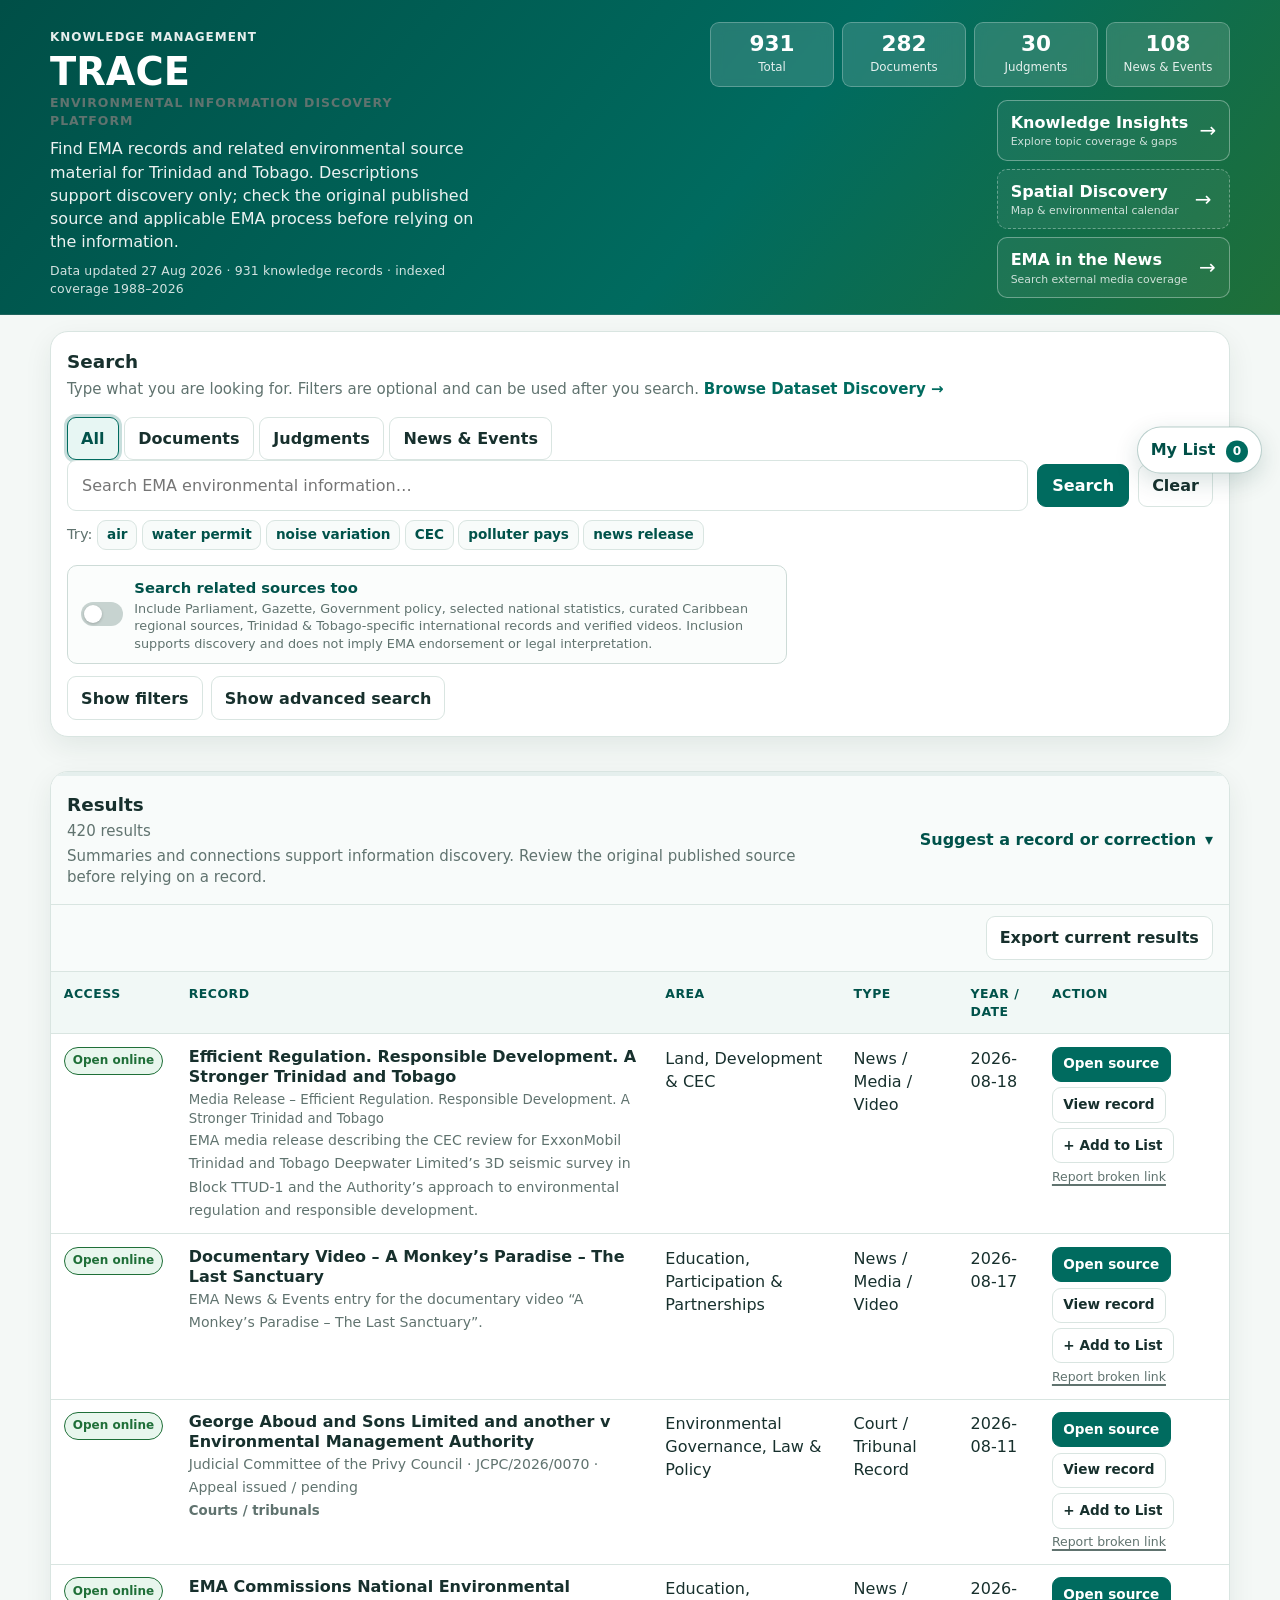
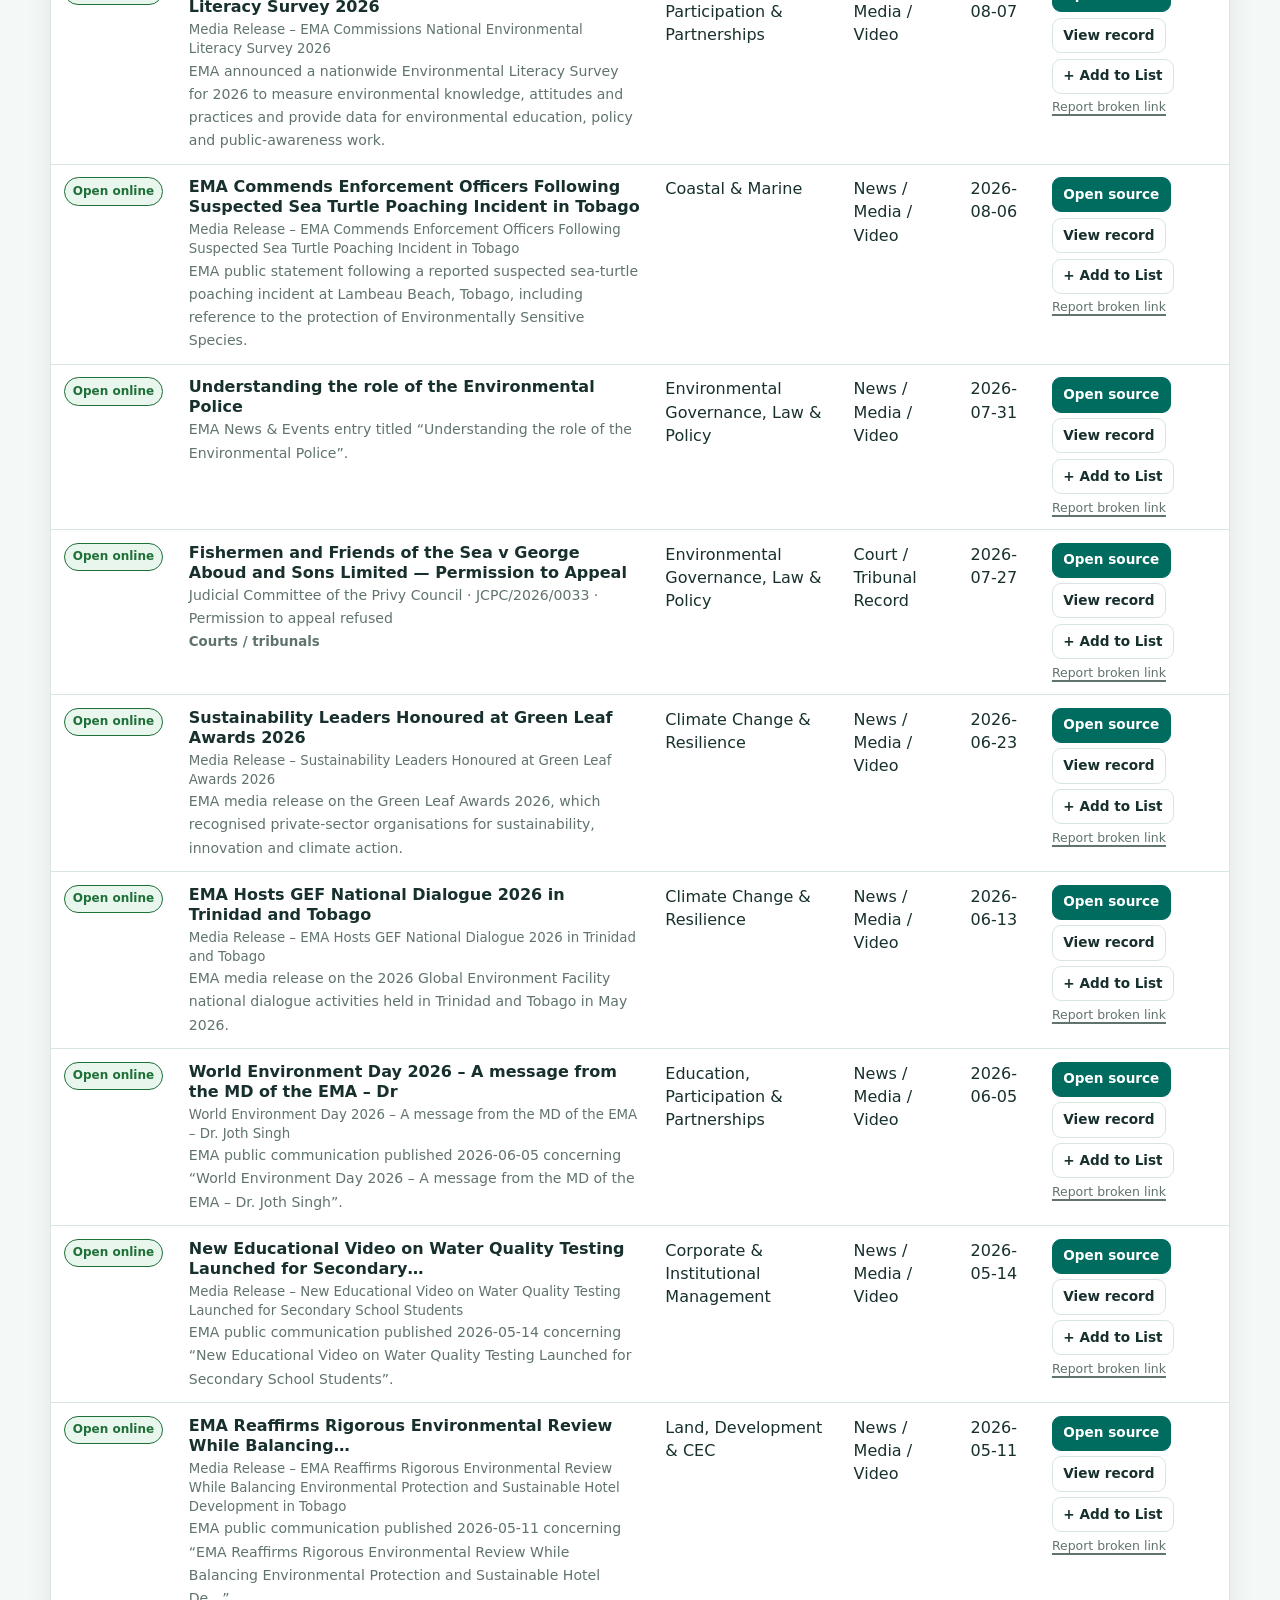
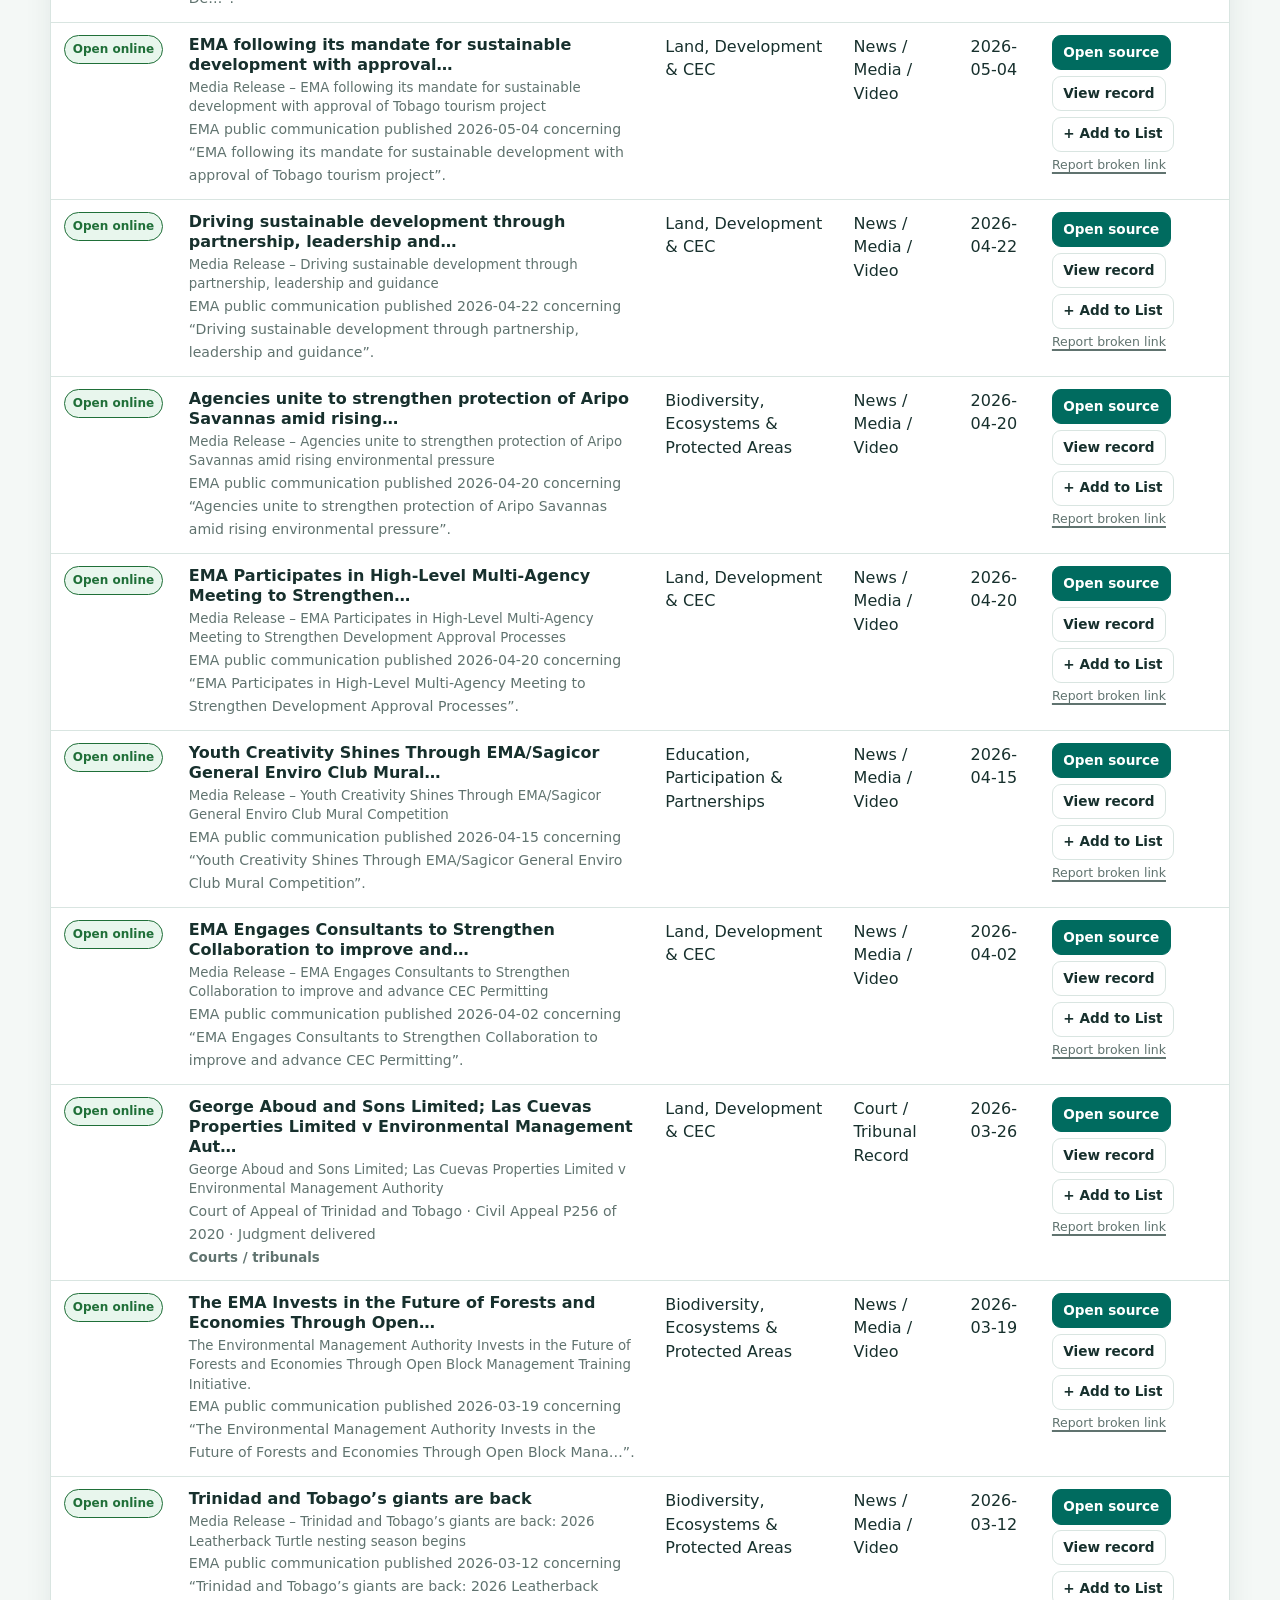
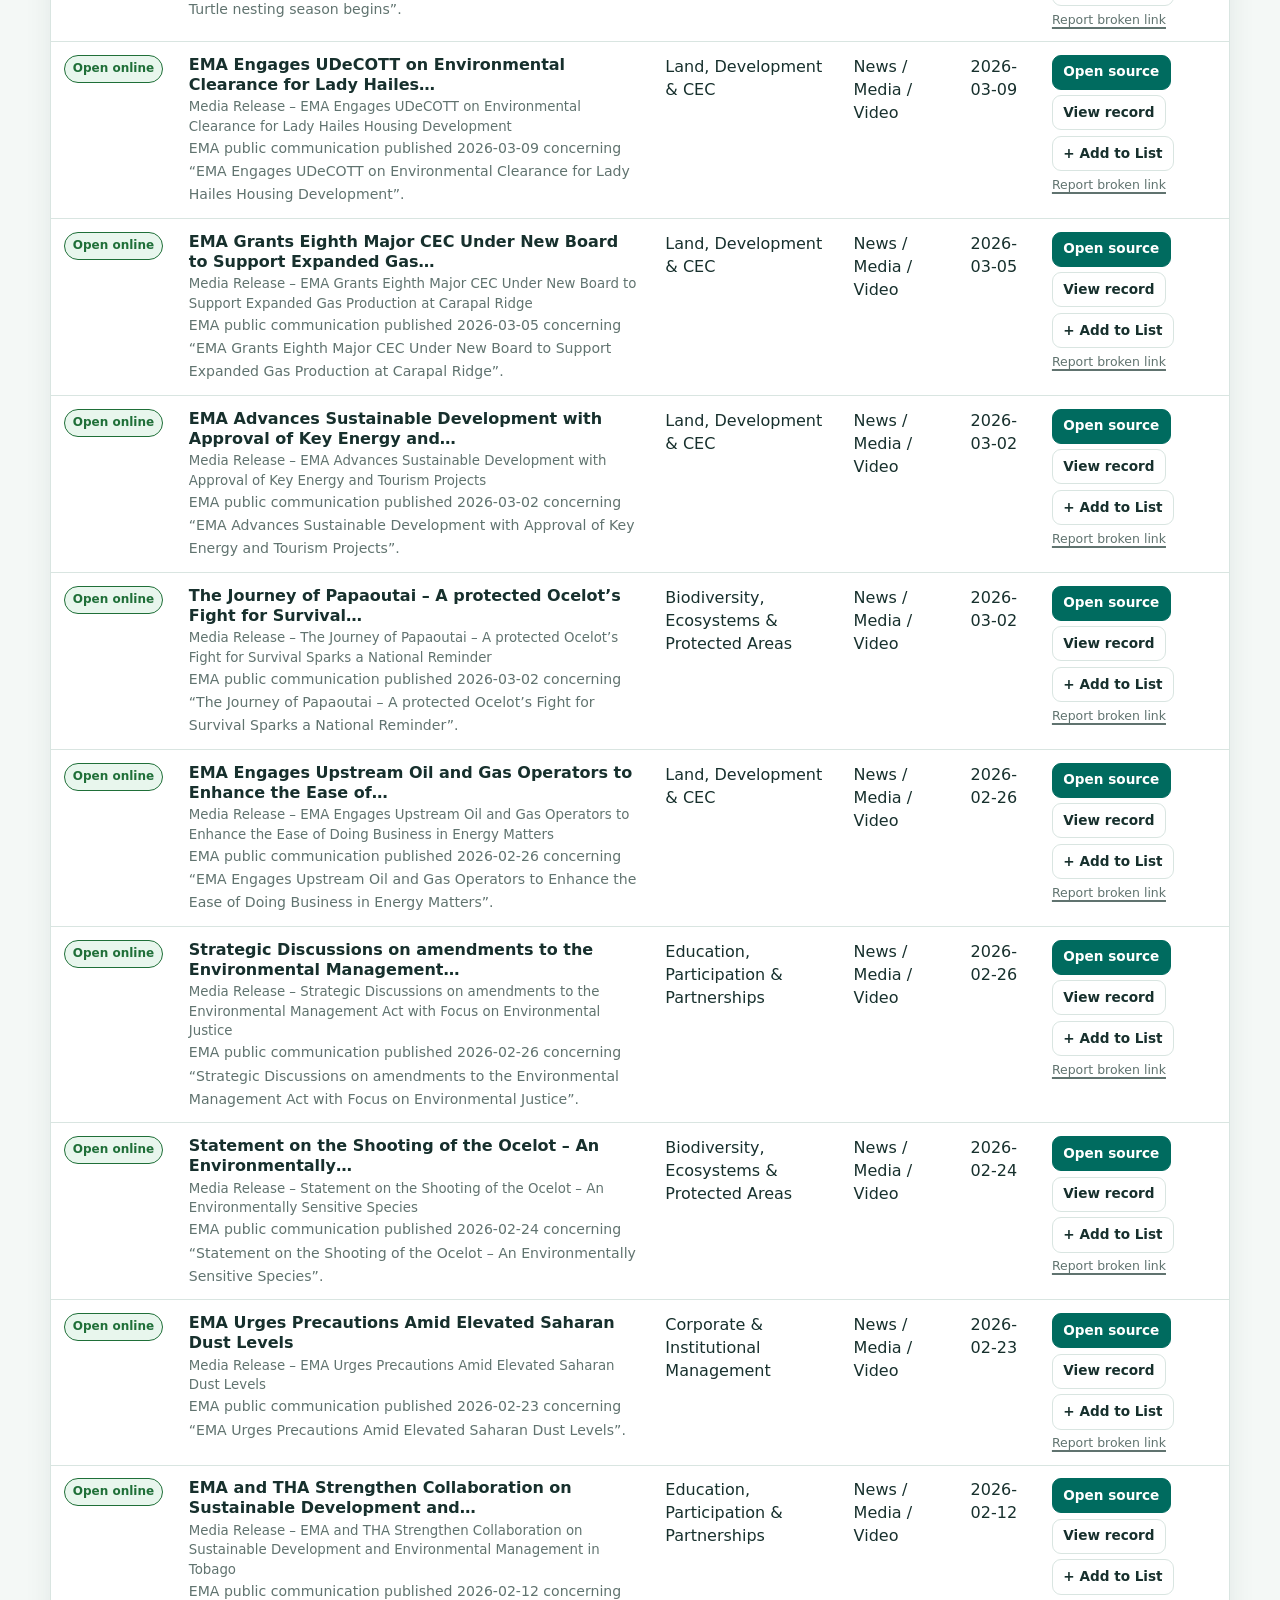
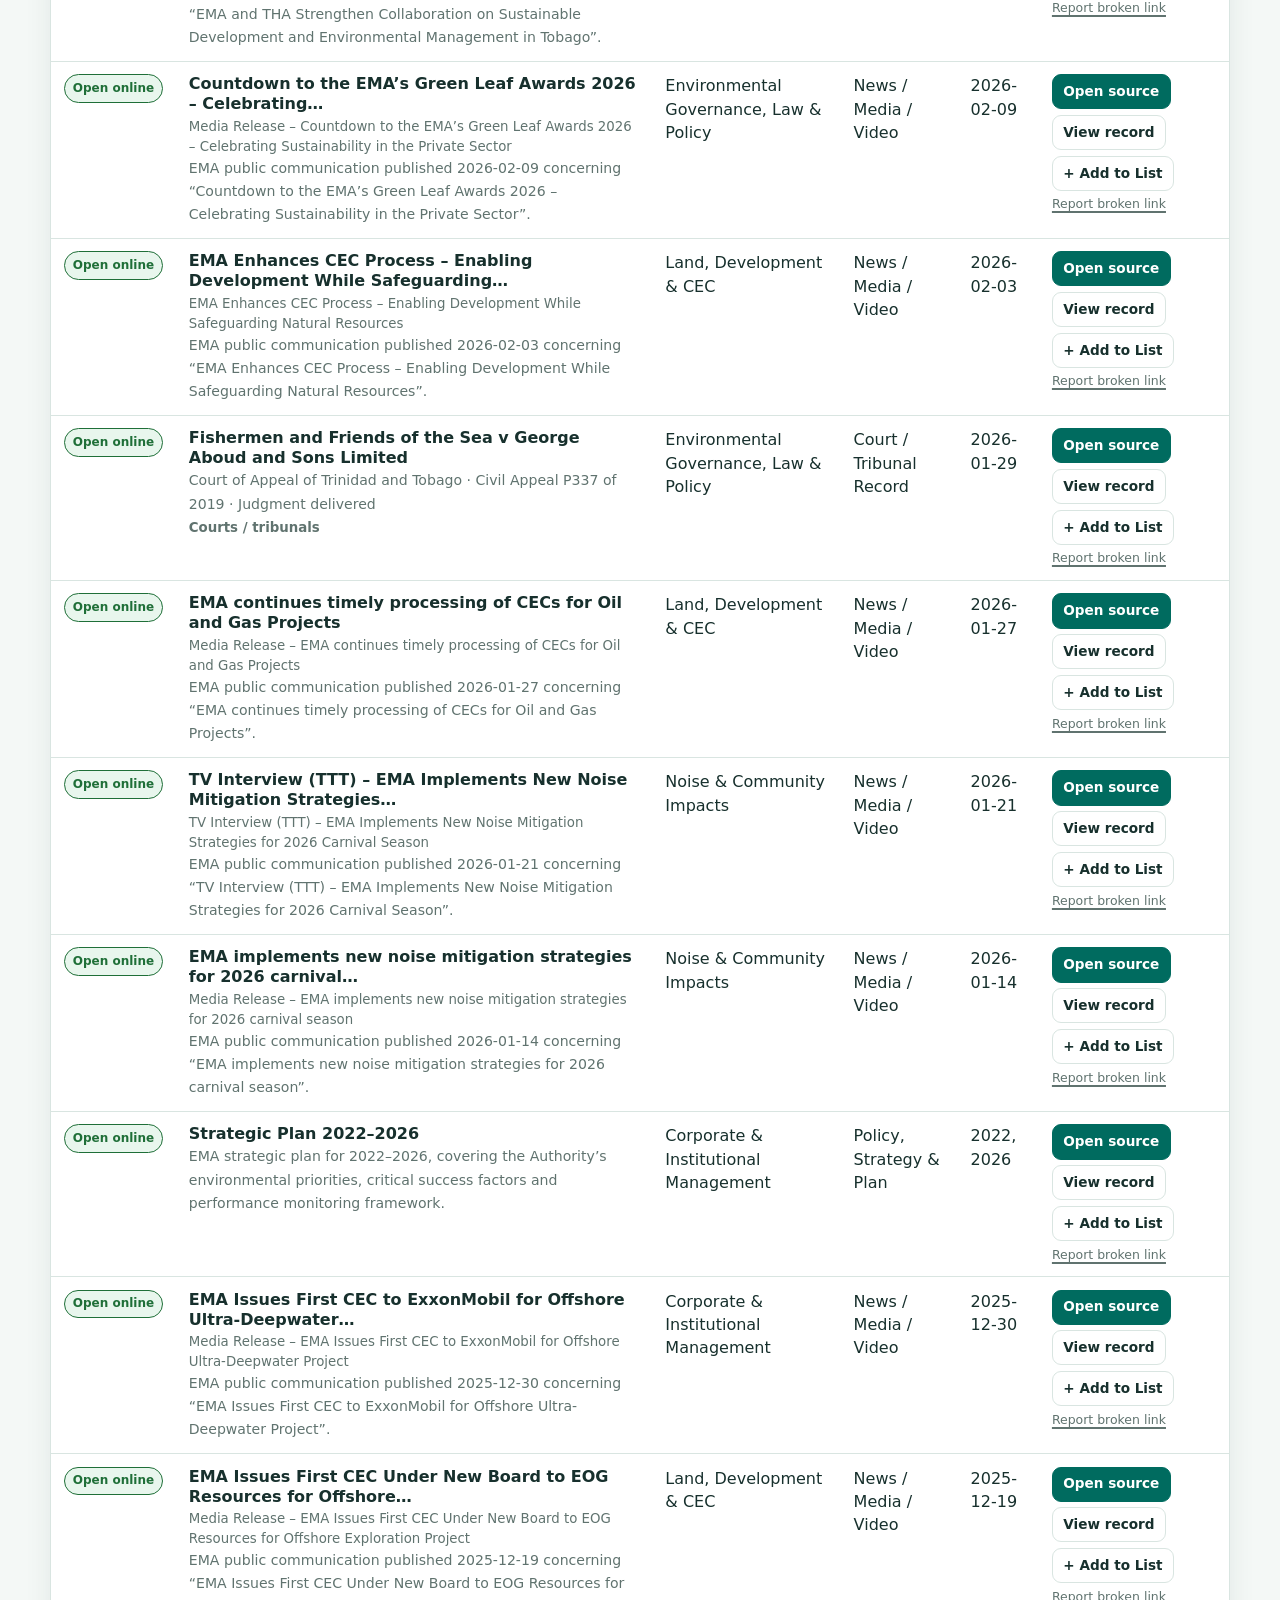
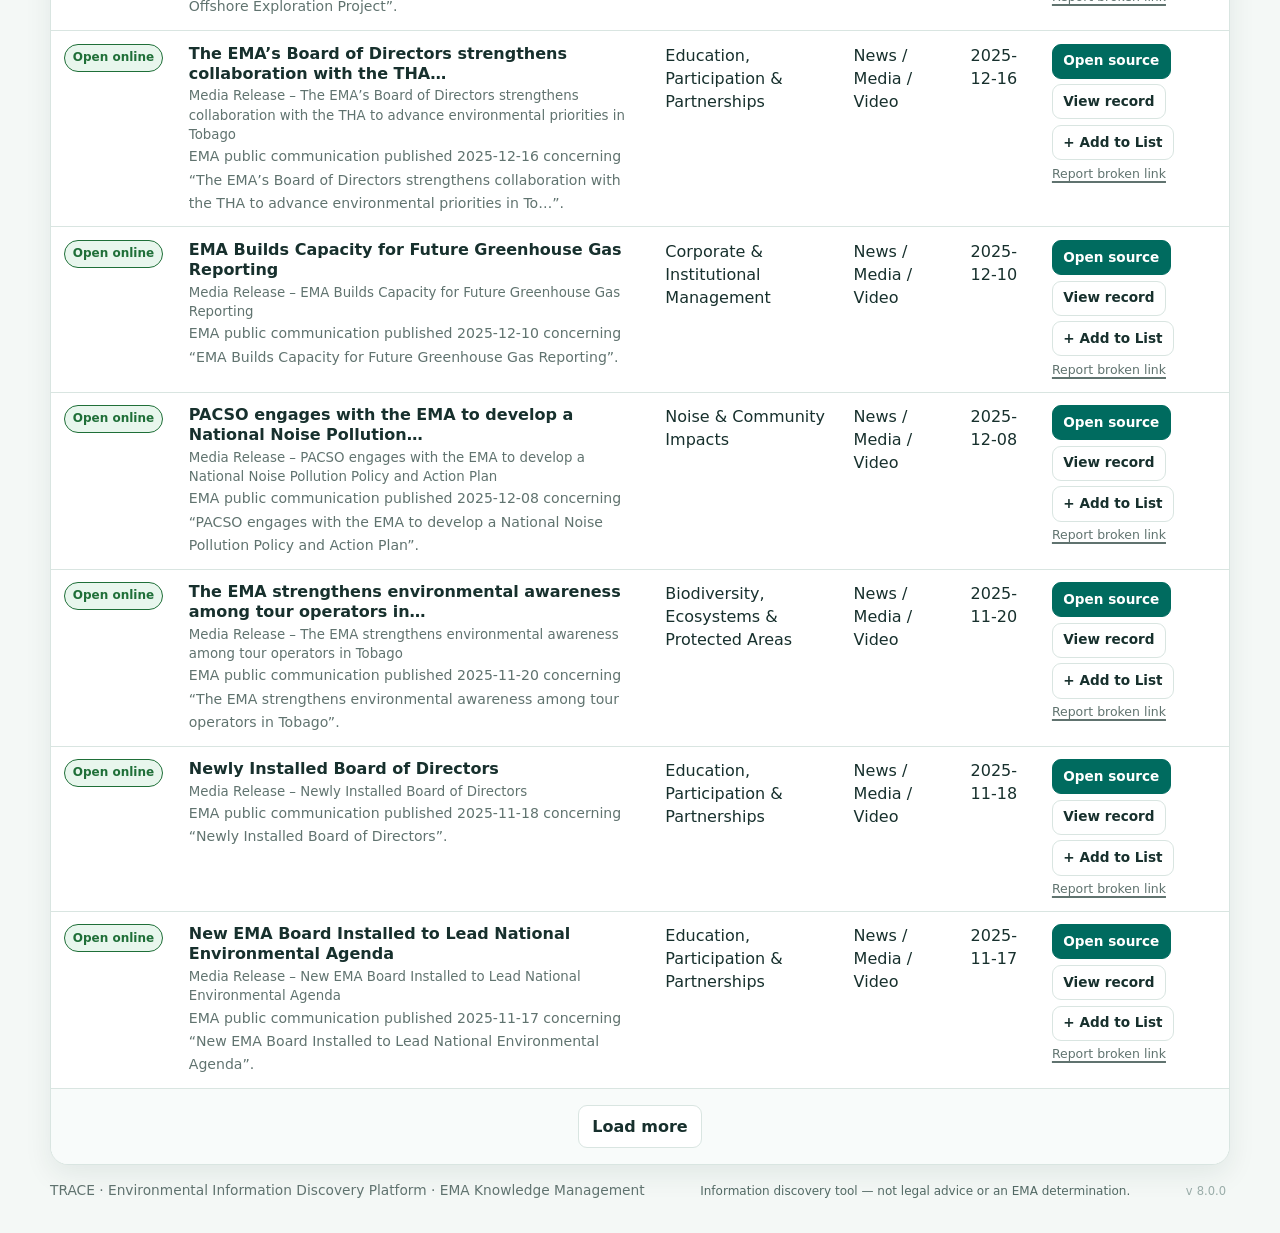
==== commit edf3e2fb: "Add files via upload" ====
--- a/index.html
+++ b/index.html
@@ -4,8 +4,8 @@
   <meta charset="utf-8" />
   <meta name="viewport" content="width=device-width, initial-scale=1" />
   <meta name="theme-color" content="#006b5f" />
-  <meta name="description" content="Search publicly available EMA documents, judgments and public communications, with source and access information." />
-  <title>EMA Document Search Tool</title>
+  <meta name="description" content="TRACE helps discover EMA records and related environmental information for Trinidad and Tobago, with source and access information." />
+  <title>TRACE — Environmental Information Discovery Platform</title>
   <link rel="manifest" href="manifest.webmanifest" />
   <link rel="stylesheet" href="assets/styles.css" />
 </head>
@@ -16,9 +16,10 @@
     <div class="header-wrap">
       <div class="title-block">
         <p class="eyebrow">Knowledge Management</p>
-        <h1>EMA Document Search Tool</h1>
+        <h1>TRACE</h1>
+        <p class="product-descriptor">Environmental Information Discovery Platform</p>
         <p class="lede">Find EMA records and related environmental source material for Trinidad and Tobago. Descriptions support discovery only; check the original published source and applicable EMA process before relying on the information.</p>
-        <p class="tool-meta-line">Data updated 26 Aug 2026 · 654 knowledge records · indexed coverage 1992–2026</p>
+        <p class="tool-meta-line">Data updated 27 Aug 2026 · 931 knowledge records · indexed coverage 1988–2026</p>
       </div>
       <div class="header-tools">
         <div class="metric-strip" aria-label="Register metrics">
@@ -79,7 +80,7 @@
       <div class="quick-filters hidden" id="quickFilters" role="group" aria-label="Quick filters">
         <button type="button" class="filter active" data-filter="all">All records</button>
         <button type="button" class="filter" data-filter="public">Open online</button>
-        <button type="button" class="filter" data-filter="request">Request from EMA</button>
+        <button type="button" class="filter" data-filter="request">Request / library access</button>
         <button type="button" class="filter" data-filter="forms">Forms & guides</button>
         <button type="button" class="filter" data-filter="law">Laws & rules</button>
         <button type="button" class="filter" data-filter="reports">Reports & studies</button>
@@ -171,6 +172,7 @@
               <option value="all">All access</option>
               <option value="open_online">Open online</option>
               <option value="request_ema">Request from EMA</option>
+              <option value="request_ima">Request from the IMA</option>
               <option value="reference_only">Reference only</option>
               <option value="link_review">Link under review</option>
             </select>
@@ -212,7 +214,7 @@
 
   <footer class="footer">
     <div class="footer-mainline">
-      <span>EMA Document Search Tool · Knowledge Management</span><span class="legal-use-note">Information discovery tool — not legal advice or an EMA determination.</span>
+      <span>TRACE · Environmental Information Discovery Platform · EMA Knowledge Management</span><span class="legal-use-note">Information discovery tool — not legal advice or an EMA determination.</span>
       <span class="version-shell" aria-label="App version">v<span id="appVersion" class="secret-version" tabindex="0">—</span></span>
     </div>
     <div id="adminPanel" class="admin-panel hidden" aria-live="polite">
--- a/assets/styles.css
+++ b/assets/styles.css
@@ -316,3 +316,6 @@
 .list-mini-button{position:fixed;right:18px;top:50%;transform:translateY(-50%);z-index:1200;border:1px solid rgba(0,79,71,.28);background:#fff;color:#004f47;border-radius:999px;padding:10px 13px;box-shadow:0 8px 24px rgba(0,61,54,.16);font-weight:800;cursor:pointer}.list-mini-button strong{display:inline-flex;min-width:22px;height:22px;align-items:center;justify-content:center;margin-left:5px;border-radius:999px;background:#006b5f;color:#fff;font-size:.76rem}
 .list-mini-panel{position:fixed;right:18px;top:72px;bottom:28px;width:min(390px,calc(100vw - 36px));z-index:1250;background:#fff;border:1px solid #d9e5e1;border-radius:18px;box-shadow:0 16px 42px rgba(0,61,54,.22);padding:16px;overflow:auto}.list-mini-panel.hidden{display:none}.list-mini-head{display:flex;justify-content:space-between;gap:12px;align-items:flex-start;border-bottom:1px solid #e2ebe8;padding-bottom:12px;margin-bottom:10px}.list-mini-head h2{margin:0;color:#004f47;font-size:1.1rem}.list-mini-head p{margin:4px 0 0;color:#657a74;font-size:.82rem}.list-item{padding:11px 0;border-bottom:1px solid #edf2f0}.list-item strong{display:block;color:#173c36;font-size:.9rem;line-height:1.3}.list-item small{display:block;color:#657a74;margin-top:4px}.list-mini-actions{display:flex;gap:7px;flex-wrap:wrap;margin-top:8px}.list-mini-panel .request-output-label{display:block;font-size:.78rem;font-weight:700;color:#365c54;margin-top:12px}.list-mini-panel .request-output{width:100%;box-sizing:border-box;margin-top:5px;border:1px solid #d9e5e1;border-radius:10px;padding:9px;font:inherit;font-size:.78rem;resize:vertical;background:#f8fbfa}.list-mini-panel .empty-state{padding:18px 4px;color:#657a74}
 @media(max-width:760px){.list-mini-button{right:12px;top:auto;bottom:14px;transform:none}.list-mini-panel{right:10px;left:10px;top:80px;bottom:72px;width:auto}}
+
+/* TRACE v8 product label; intentionally reuses the v7.3/v6.12 visual system. */
+.product-descriptor{margin:.1rem 0 .45rem;font-size:.78rem;font-weight:700;letter-spacing:.08em;text-transform:uppercase;color:var(--muted,#52665f)}
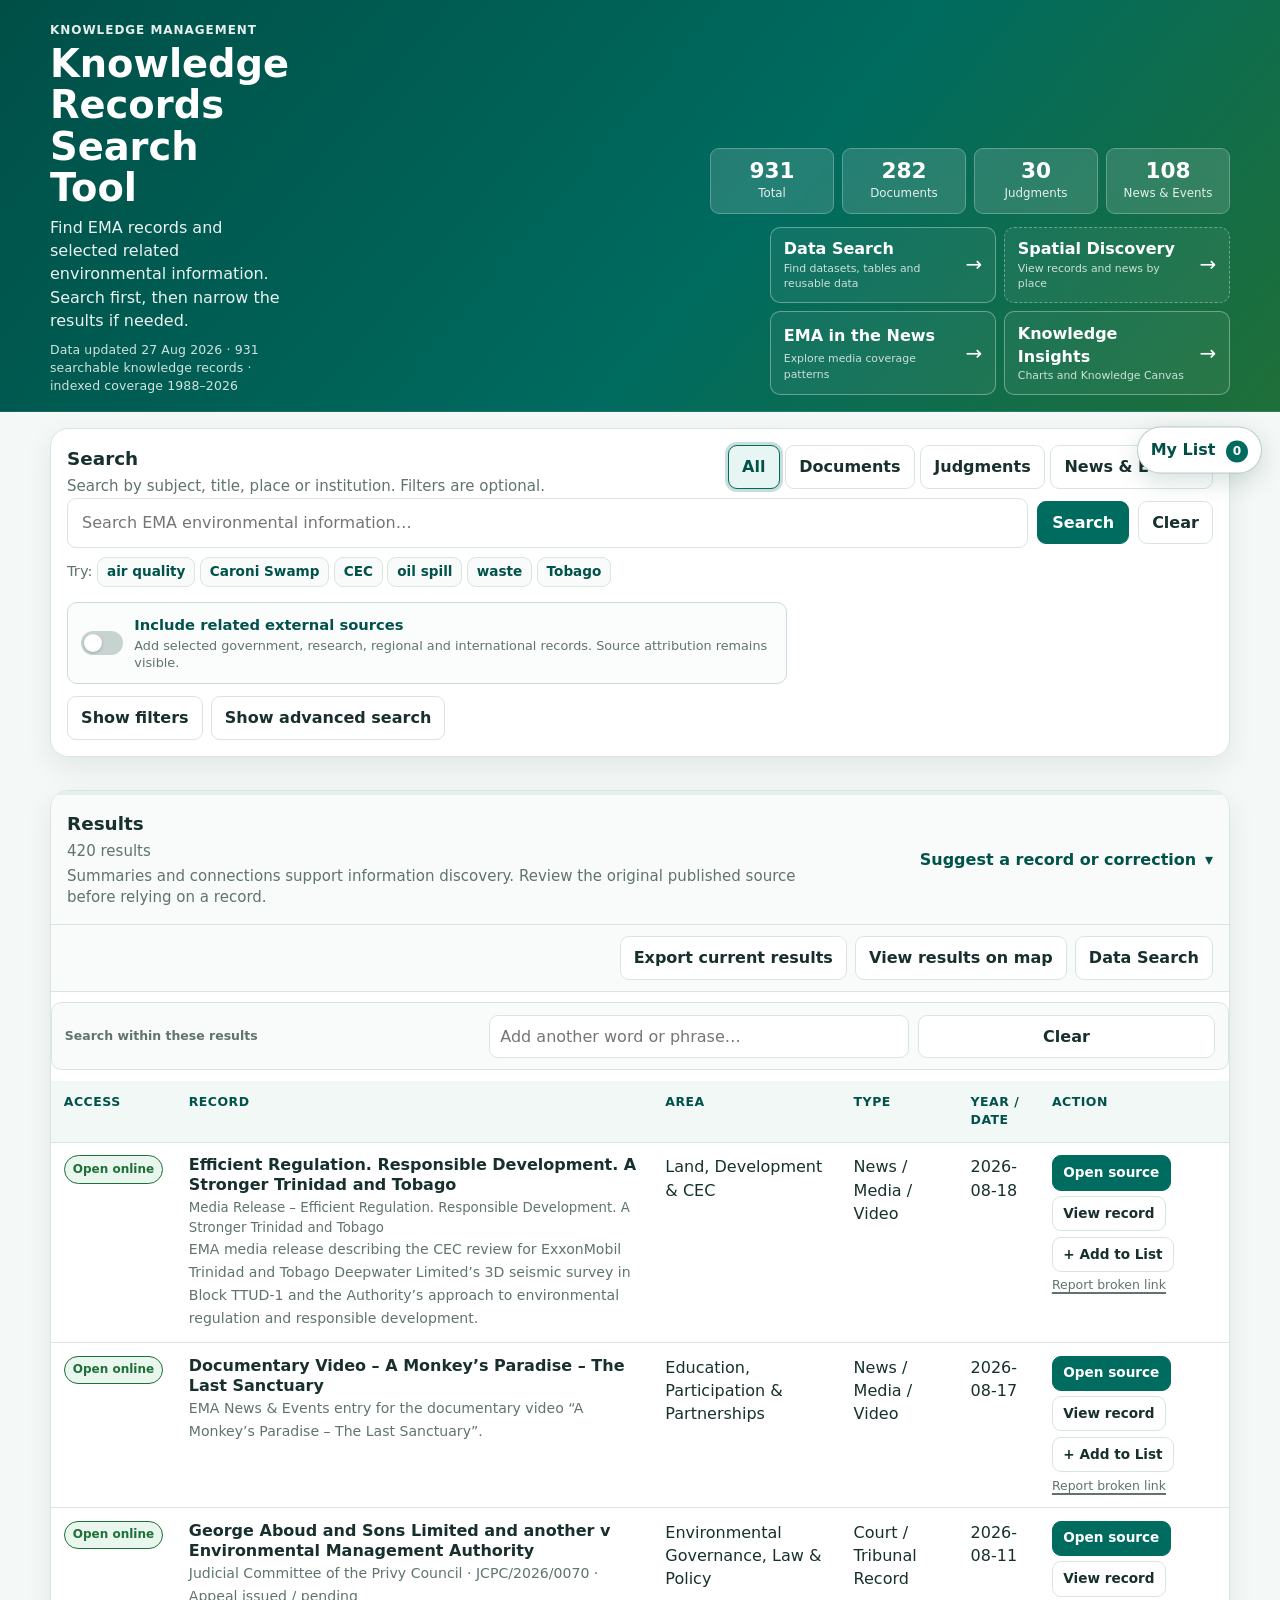
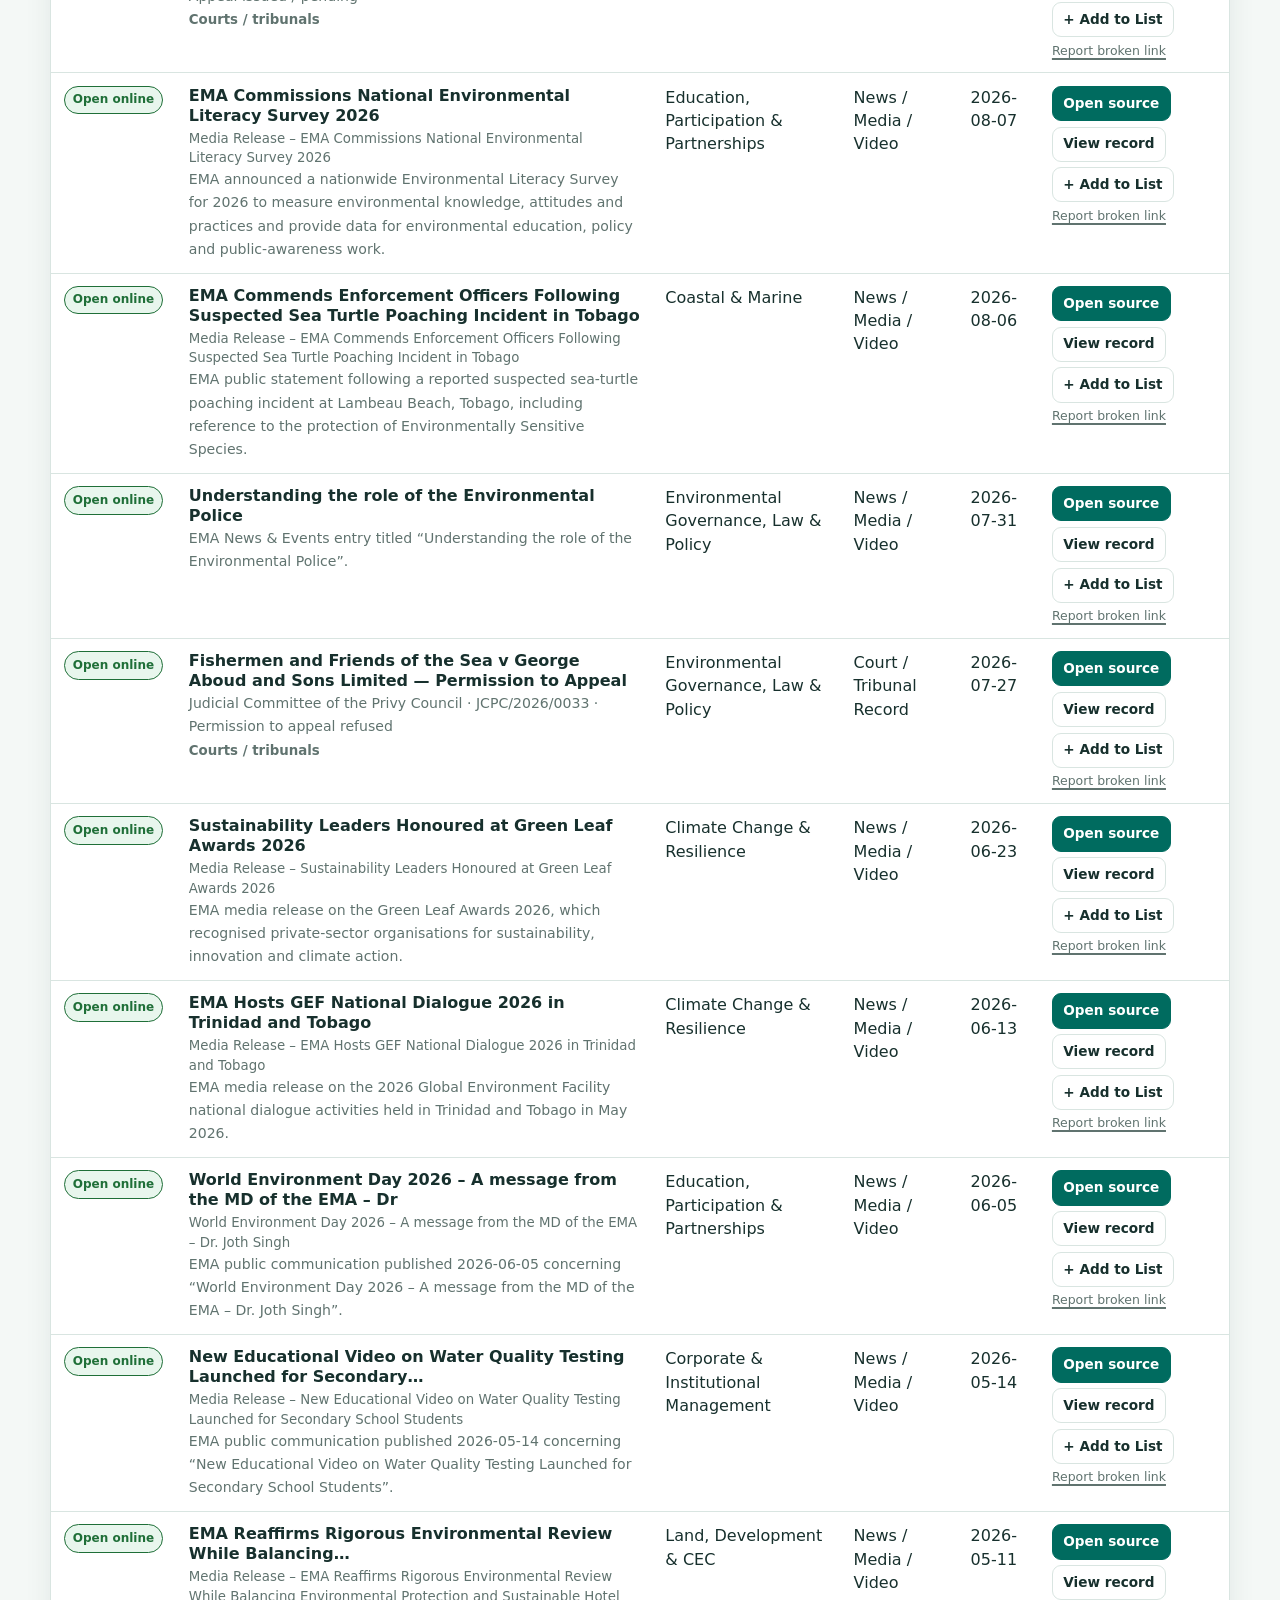
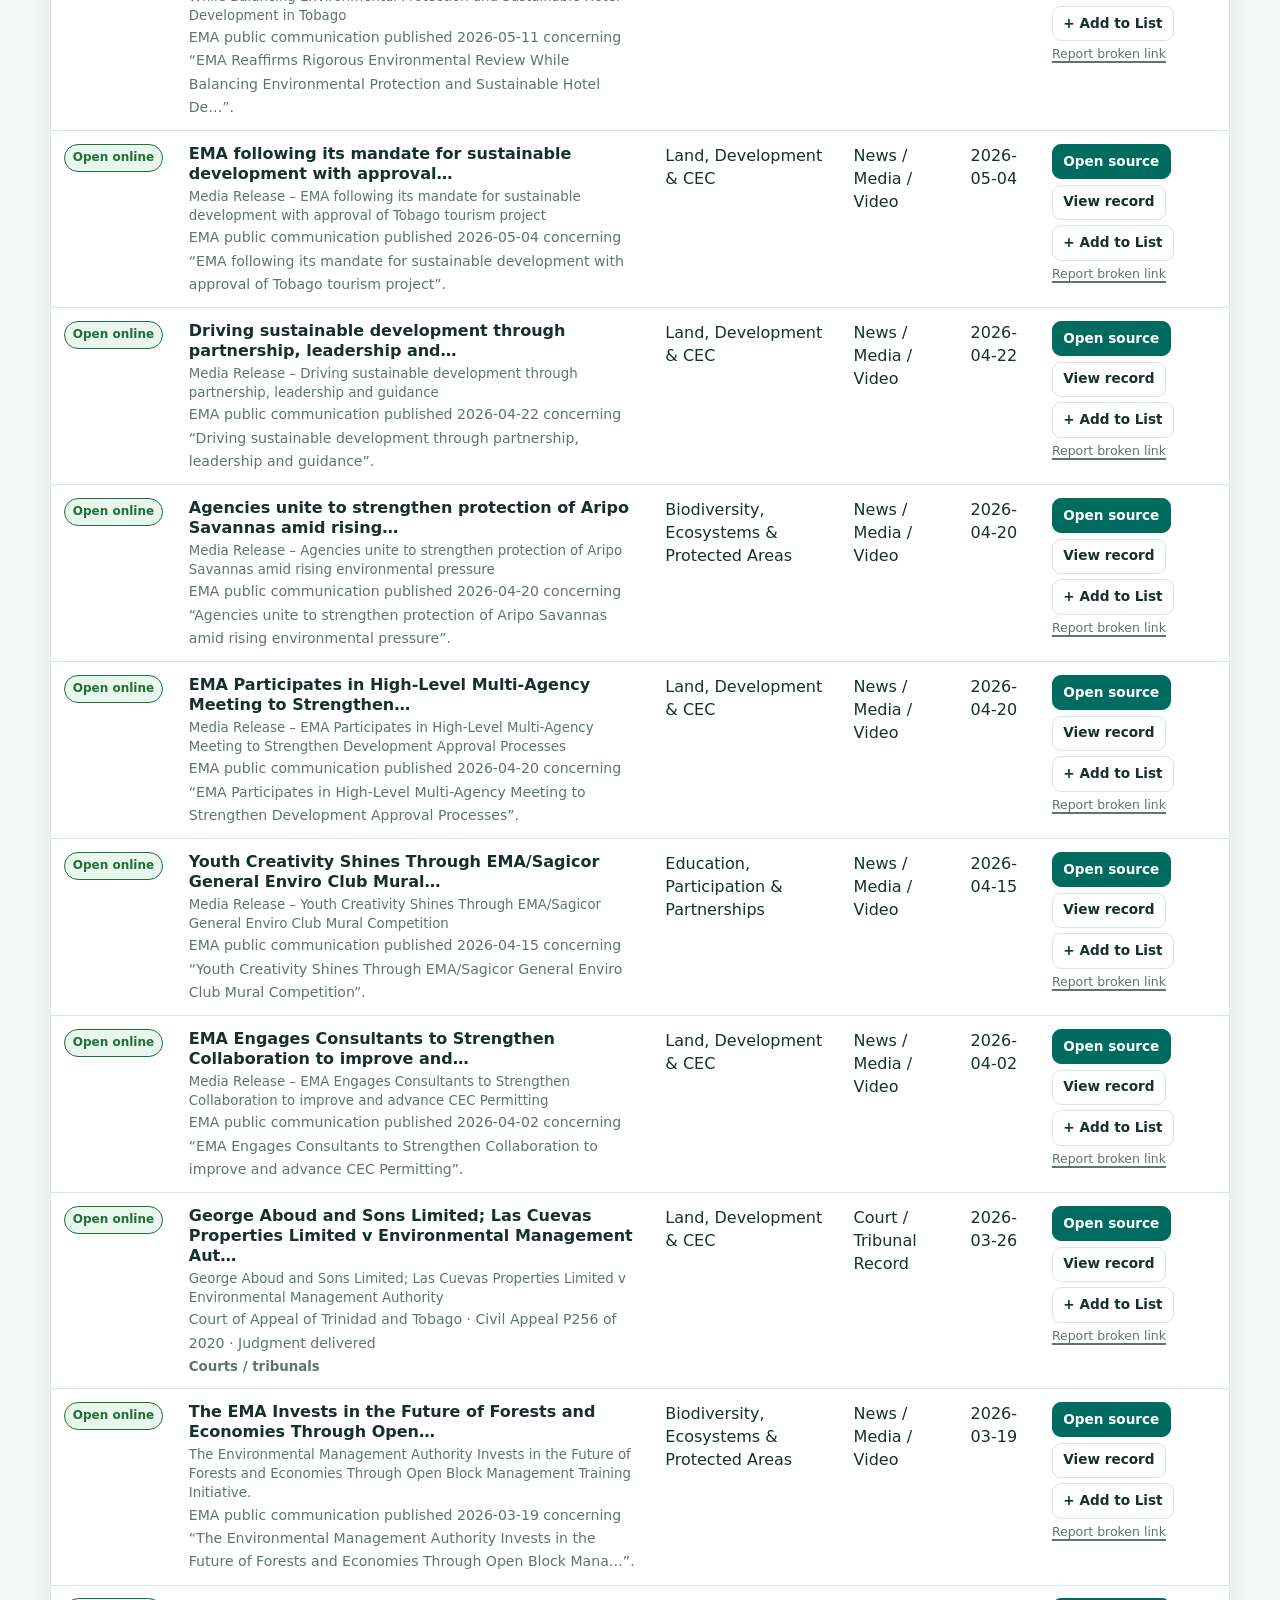
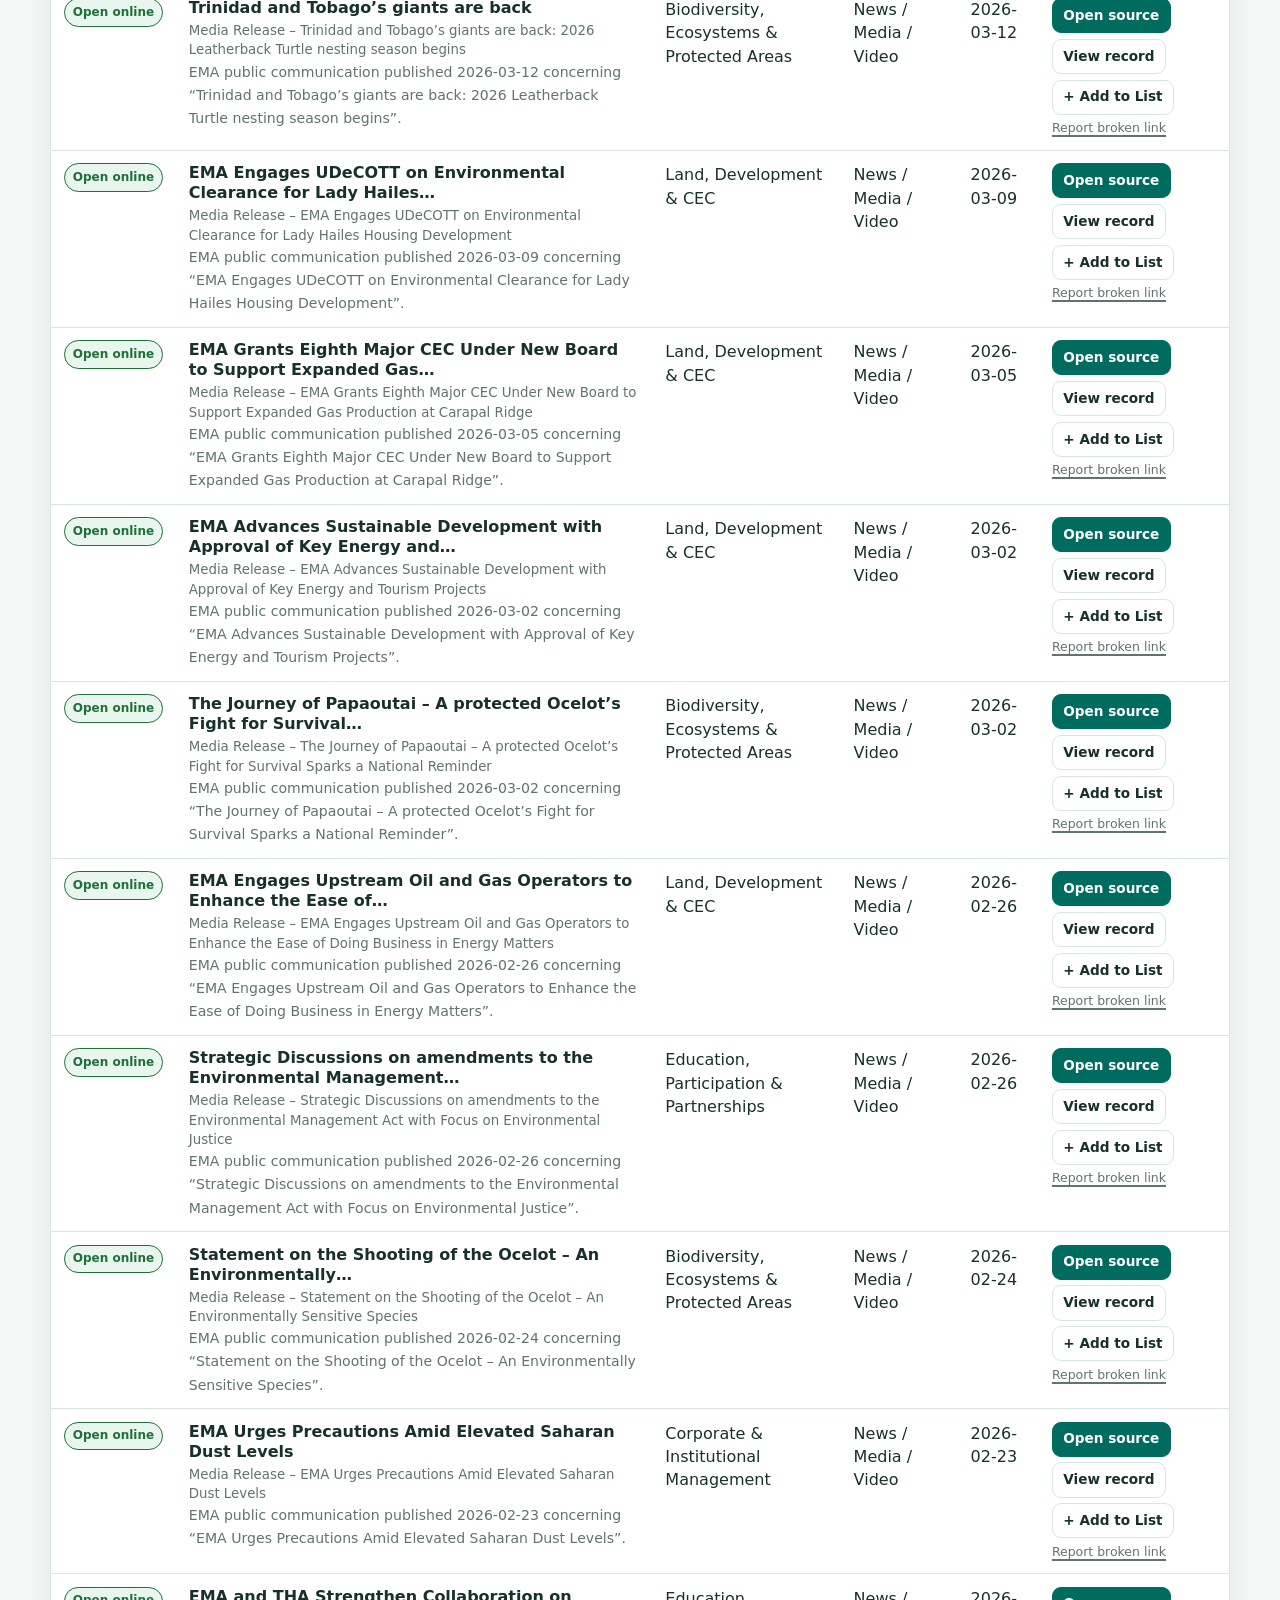
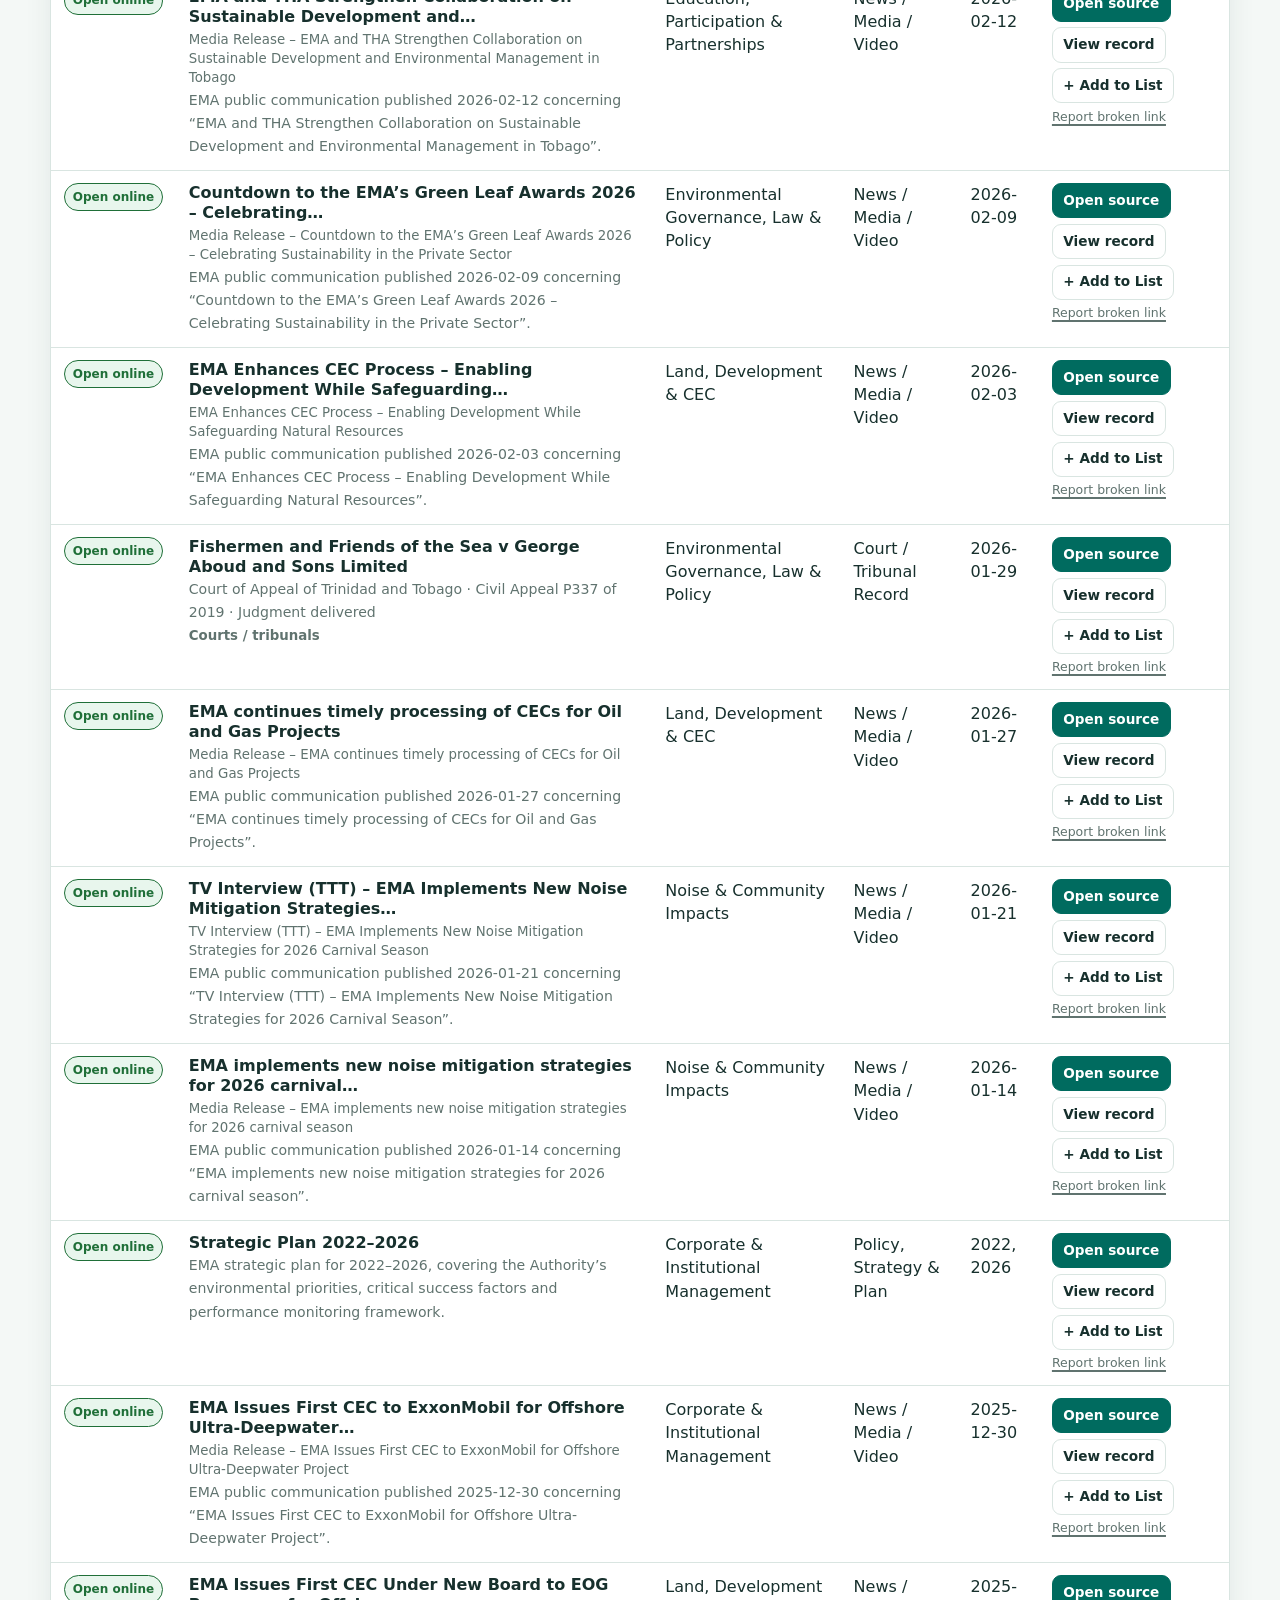
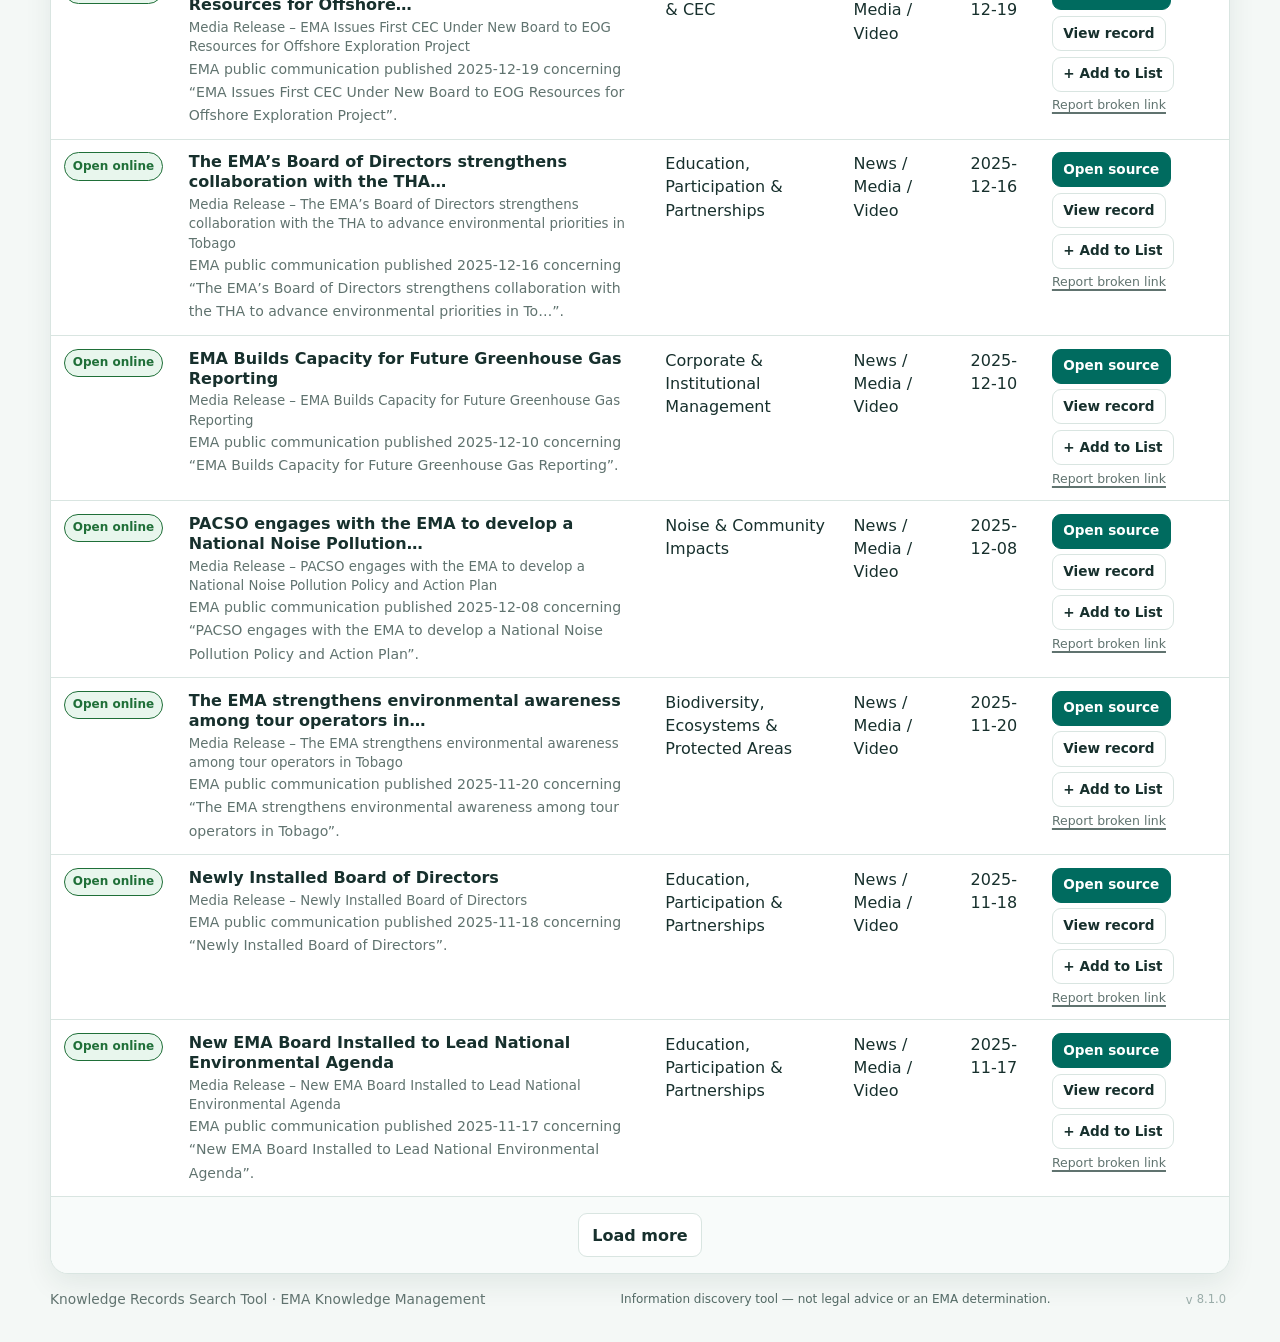
==== commit 0a7fc951: "Add files via upload" ====
--- a/index.html
+++ b/index.html
@@ -1,234 +1,204 @@
-<!doctype html>
+<!DOCTYPE html>
+
 <html lang="en">
 <head>
-  <meta charset="utf-8" />
-  <meta name="viewport" content="width=device-width, initial-scale=1" />
-  <meta name="theme-color" content="#006b5f" />
-  <meta name="description" content="TRACE helps discover EMA records and related environmental information for Trinidad and Tobago, with source and access information." />
-  <title>TRACE — Environmental Information Discovery Platform</title>
-  <link rel="manifest" href="manifest.webmanifest" />
-  <link rel="stylesheet" href="assets/styles.css" />
+<meta charset="utf-8"/>
+<meta content="width=device-width, initial-scale=1" name="viewport"/>
+<meta content="#006b5f" name="theme-color"/>
+<meta content="Search EMA knowledge records and selected related environmental sources for Trinidad and Tobago." name="description"/>
+<title>Knowledge Records Search Tool</title>
+<link href="manifest.webmanifest" rel="manifest"/>
+<link href="assets/styles.css" rel="stylesheet"/>
 </head>
 <body>
-  <a class="skip-link" href="#searchInput">Skip to search</a>
-
-  <header class="app-header">
-    <div class="header-wrap">
-      <div class="title-block">
-        <p class="eyebrow">Knowledge Management</p>
-        <h1>TRACE</h1>
-        <p class="product-descriptor">Environmental Information Discovery Platform</p>
-        <p class="lede">Find EMA records and related environmental source material for Trinidad and Tobago. Descriptions support discovery only; check the original published source and applicable EMA process before relying on the information.</p>
-        <p class="tool-meta-line">Data updated 27 Aug 2026 · 931 knowledge records · indexed coverage 1988–2026</p>
-      </div>
-      <div class="header-tools">
-        <div class="metric-strip" aria-label="Register metrics">
-          <div class="metric"><span id="metricTotal">—</span><small>Total</small></div>
-          <div class="metric"><span id="metricDocuments">—</span><small>Documents</small></div>
-          <div class="metric"><span id="metricJudgments">—</span><small>Judgments</small></div>
-          <div class="metric"><span id="metricPress">—</span><small>News & Events</small></div>
-        </div>
-        <div class="header-utility-links">
-          <a class="insights-link" href="insights.html" aria-label="Open Knowledge Insights dashboard">
-            <span>Knowledge Insights</span><small>Explore topic coverage & gaps</small><span aria-hidden="true">→</span>
-          </a>
-          <a class="insights-link preview-link" href="preview.html" aria-label="Open spatial and environmental calendar preview">
-            <span>Spatial Discovery</span><small>Map & environmental calendar</small><span aria-hidden="true">→</span>
-          </a>
-          <a class="insights-link" href="news.html" aria-label="Open News and Intelligence page">
-            <span>EMA in the News</span><small>Search external media coverage</small><span aria-hidden="true">→</span>
-          </a>
-        </div>
-      </div>
-    </div>
-  </header>
-
-  <main class="app-shell">
-    <section class="search-panel" aria-labelledby="searchHeading">
-      <div class="search-topline">
-        <div>
-          <h2 id="searchHeading">Search</h2>
-          <p>Type what you are looking for. Filters are optional and can be used after you search. <a class="inline-tool-link" href="datasets.html">Browse Dataset Discovery →</a></p>
-        </div>
-        <div class="db-tabs" role="group" aria-label="Choose database">
-          <button class="tab active" type="button" data-database="all">All</button>
-          <button class="tab" type="button" data-database="documents">Documents</button>
-          <button class="tab" type="button" data-database="judgments">Judgments</button>
-          <button class="tab" type="button" data-database="press_releases">News &amp; Events</button>
-        </div>
-      </div>
-
-      <form class="search-box" id="searchForm" role="search">
-        <label class="sr-only" for="searchInput">Search records</label>
-        <input id="searchInput" type="search" autocomplete="off" placeholder="Search EMA environmental information…" />
-        <button class="primary search-submit" type="submit" id="searchSubmitBtn">Search</button>
-        <button class="ghost clear-search" type="button" id="clearSearchBtn">Clear</button>
-      </form>
-      <p class="examples">Try: <button type="button" class="text-chip" data-example="air">air</button> <button type="button" class="text-chip" data-example="water permit">water permit</button> <button type="button" class="text-chip" data-example="noise variation">noise variation</button> <button type="button" class="text-chip" data-example="CEC">CEC</button> <button type="button" class="text-chip" data-example="polluter pays">polluter pays</button> <button type="button" class="text-chip" data-example="press release">news release</button></p>
-
-      <label class="external-source-toggle" for="externalToggle">
-        <input id="externalToggle" type="checkbox" />
-        <span class="switch-ui" aria-hidden="true"></span>
-        <span><strong>Search related sources too</strong><small>Include Parliament, Gazette, Government policy, selected national statistics, curated Caribbean regional sources, Trinidad &amp; Tobago-specific international records and verified videos. Inclusion supports discovery and does not imply EMA endorsement or legal interpretation.</small></span>
-      </label>
-
-      <div class="toggle-row">
-        <button class="ghost" type="button" id="quickFiltersToggle" aria-expanded="false" aria-controls="quickFilters">Show filters</button>
-        <button class="ghost" type="button" id="advancedToggle" aria-expanded="false" aria-controls="advancedFilters">Show advanced search</button>
-      </div>
-
-      <div class="quick-filters hidden" id="quickFilters" role="group" aria-label="Quick filters">
-        <button type="button" class="filter active" data-filter="all">All records</button>
-        <button type="button" class="filter" data-filter="public">Open online</button>
-        <button type="button" class="filter" data-filter="request">Request / library access</button>
-        <button type="button" class="filter" data-filter="forms">Forms & guides</button>
-        <button type="button" class="filter" data-filter="law">Laws & rules</button>
-        <button type="button" class="filter" data-filter="reports">Reports & studies</button>
-        <button type="button" class="filter" data-filter="internal">Internal / governance</button>
-        <button type="button" class="filter" data-filter="judgments">Judgments</button>
-        <button type="button" class="filter" data-filter="press">News &amp; Events</button>
-        <button type="button" class="filter" data-filter="video">Videos</button>
-        <button type="button" class="filter" data-filter="datasets">Datasets</button>
-        
-      </div>
-
-      <div class="advanced hidden" id="advancedFilters">
-        <label>Knowledge area
+<a class="skip-link" href="#searchInput">Skip to search</a>
+<header class="app-header">
+<div class="header-wrap">
+<div class="title-block">
+<p class="eyebrow">Knowledge Management</p>
+<h1>Knowledge Records Search Tool</h1>
+<p class="lede">Find EMA records and selected related environmental information. Search first, then narrow the results if needed.</p>
+<p class="tool-meta-line">Data updated 27 Aug 2026 · 931 searchable knowledge records · indexed coverage 1988–2026</p>
+</div>
+<div class="header-tools">
+<div aria-label="Register metrics" class="metric-strip">
+<div class="metric"><span id="metricTotal">—</span><small>Total</small></div>
+<div class="metric"><span id="metricDocuments">—</span><small>Documents</small></div>
+<div class="metric"><span id="metricJudgments">—</span><small>Judgments</small></div>
+<div class="metric"><span id="metricPress">—</span><small>News &amp; Events</small></div>
+</div>
+<div class="header-utility-links"><a aria-label="Open Data Search" class="insights-link" href="datasets.html"><span>Data Search</span><small>Find datasets, tables and reusable data</small><span aria-hidden="true">→</span></a><a aria-label="Open Spatial Discovery" class="insights-link preview-link" href="preview.html"><span>Spatial Discovery</span><small>View records and news by place</small><span aria-hidden="true">→</span></a><a aria-label="Open EMA in the News" class="insights-link" href="news.html"><span>EMA in the News</span><small>Explore media coverage patterns</small><span aria-hidden="true">→</span></a><a aria-label="Open Knowledge Insights" class="insights-link" href="insights.html"><span>Knowledge Insights</span><small>Charts and Knowledge Canvas</small><span aria-hidden="true">→</span></a></div>
+</div>
+</div>
+</header>
+<main class="app-shell">
+<section aria-labelledby="searchHeading" class="search-panel">
+<div class="search-topline">
+<div>
+<h2 id="searchHeading">Search</h2>
+<p>Search by subject, title, place or institution. Filters are optional.</p>
+</div>
+<div aria-label="Choose database" class="db-tabs" role="group">
+<button class="tab active" data-database="all" type="button">All</button>
+<button class="tab" data-database="documents" type="button">Documents</button>
+<button class="tab" data-database="judgments" type="button">Judgments</button>
+<button class="tab" data-database="press_releases" type="button">News &amp; Events</button>
+</div>
+</div>
+<form class="search-box" id="searchForm" role="search">
+<label class="sr-only" for="searchInput">Search records</label>
+<input autocomplete="off" id="searchInput" placeholder="Search EMA environmental information…" type="search"/>
+<button class="primary search-submit" id="searchSubmitBtn" type="submit">Search</button>
+<button class="ghost clear-search" id="clearSearchBtn" type="button">Clear</button>
+</form>
+<p class="examples">Try: <button class="text-chip" data-example="air quality" type="button">air quality</button> <button class="text-chip" data-example="Caroni Swamp" type="button">Caroni Swamp</button> <button class="text-chip" data-example="CEC" type="button">CEC</button> <button class="text-chip" data-example="oil spill" type="button">oil spill</button> <button class="text-chip" data-example="waste" type="button">waste</button> <button class="text-chip" data-example="Tobago" type="button">Tobago</button> </p>
+<label class="external-source-toggle" for="externalToggle">
+<input id="externalToggle" type="checkbox"/>
+<span aria-hidden="true" class="switch-ui"></span>
+<span><strong>Include related external sources</strong><small>Add selected government, research, regional and international records. Source attribution remains visible.</small></span>
+</label>
+<div class="toggle-row">
+<button aria-controls="quickFilters" aria-expanded="false" class="ghost" id="quickFiltersToggle" type="button">Show filters</button>
+<button aria-controls="advancedFilters" aria-expanded="false" class="ghost" id="advancedToggle" type="button">Show advanced search</button>
+</div>
+<div aria-label="Quick filters" class="quick-filters hidden" id="quickFilters" role="group">
+<button class="filter active" data-filter="all" type="button">All records</button>
+<button class="filter" data-filter="public" type="button">Open online</button>
+<button class="filter" data-filter="request" type="button">Request / library access</button>
+<button class="filter" data-filter="forms" type="button">Forms &amp; guides</button>
+<button class="filter" data-filter="law" type="button">Laws &amp; rules</button>
+<button class="filter" data-filter="reports" type="button">Reports &amp; studies</button>
+<button class="filter" data-filter="internal" type="button">Internal / governance</button>
+<button class="filter" data-filter="judgments" type="button">Judgments</button>
+<button class="filter" data-filter="press" type="button">News &amp; Events</button>
+<button class="filter" data-filter="video" type="button">Videos</button>
+</div>
+<div class="advanced hidden" id="advancedFilters">
+<label>Knowledge area
           <select id="areaFilter"><option value="all">All areas</option></select>
-        </label>
-        <label>Record type
+</label>
+<label>Record type
           <select id="typeFilter"><option value="all">All types</option></select>
-        </label>
-        <label>Source status
+</label>
+<label>Source status
           <select id="statusFilter"><option value="all">All statuses</option></select>
-        </label>
-        <label>Year
+</label>
+<label>Year
           <select id="yearFilter"><option value="all">All years</option></select>
-        </label>
-      </div>
-    </section>
-
-    <section class="notice hidden" id="loadNotice" aria-live="polite"></section>
-
-    <section class="results-panel" aria-labelledby="resultsHeading">
-      <div class="results-head">
-        <div class="results-summary-line">
-          <div class="results-title-block">
-            <h2 id="resultsHeading">Results</h2>
-            <p id="resultCount">Search to view records.</p><p class="results-use-note">Summaries and connections support information discovery. Review the original published source before relying on a record.</p><p id="searchExpansionNote" class="search-expansion-note hidden"></p>
-          </div>
-          <button class="text-disclosure" type="button" id="recordSuggestionToggle" aria-expanded="false" aria-controls="recordSuggestionPanel">
+</label>
+</div>
+</section>
+<section aria-live="polite" class="notice hidden" id="loadNotice"></section>
+<section aria-labelledby="resultsHeading" class="results-panel">
+<div class="results-head">
+<div class="results-summary-line">
+<div class="results-title-block">
+<h2 id="resultsHeading">Results</h2>
+<p id="resultCount">Search to view records.</p><p class="results-use-note">Summaries and connections support information discovery. Review the original published source before relying on a record.</p><div class="search-expansion-note hidden" id="searchExpansionNote"></div>
+</div>
+<button aria-controls="recordSuggestionPanel" aria-expanded="false" class="text-disclosure" id="recordSuggestionToggle" type="button">
             Suggest a record or correction <span aria-hidden="true" class="disclosure-mark">▾</span>
-          </button>
-        </div>
-
-        <div id="recordSuggestionPanel" class="results-support-panel hidden">
-          <div class="results-breakdown" aria-label="Results breakdown">
-            <span><strong id="resultDocumentsCount">0</strong> Documents</span>
-            <span><strong id="resultJudgmentsCount">0</strong> Judgments &amp; Proceedings</span>
-            <span><strong id="resultNewsCount">0</strong> News &amp; Events</span>
-            <span><strong id="resultRelatedCount">0</strong> Related sources</span>
-          </div>
-          <div class="results-support-contact">
-            <strong>Can't find a record or noticed something incorrect?</strong>
-            <p>Contact Knowledge Management to suggest an addition or correction. This tool supports discovery of records and source links. Descriptions and relationships are informational aids only and do not constitute legal advice, legal interpretation, an EMA determination, or a substitute for the original published source.</p>
-            <a id="recordSuggestionLink" href="mailto:rseemungal@ema.co.tt?subject=EMA%20Document%20Search%20Tool%20%E2%80%93%20record%20suggestion">Email Knowledge Management</a>
-          </div>
-        </div>
-
-        <div class="results-actions">
-          <button class="ghost" type="button" id="exportResultsBtn">Export current results</button>
-
-        </div>
-      </div>
-
-      <div class="active-results-tools" id="activeResultsTools">
-        <div class="active-filter-group">
-          <label>Sort results
+</button>
+</div>
+<div class="results-support-panel hidden" id="recordSuggestionPanel">
+<div aria-label="Results breakdown" class="results-breakdown">
+<span><strong id="resultDocumentsCount">0</strong> Documents</span>
+<span><strong id="resultJudgmentsCount">0</strong> Judgments &amp; Proceedings</span>
+<span><strong id="resultNewsCount">0</strong> News &amp; Events</span>
+<span><strong id="resultRelatedCount">0</strong> Related sources</span>
+</div>
+<div class="results-support-contact">
+<strong>Can't find a record or noticed something incorrect?</strong>
+<p>Contact Knowledge Management to suggest an addition or correction. This tool supports discovery of records and source links. Descriptions and relationships are informational aids only and do not constitute legal advice, legal interpretation, an EMA determination, or a substitute for the original published source.</p>
+<a href="mailto:rseemungal@ema.co.tt?subject=Knowledge%20Records%20Search%20Tool%20%E2%80%93%20record%20suggestion" id="recordSuggestionLink">Email Knowledge Management</a>
+</div>
+</div>
+<div class="results-actions">
+<button class="ghost" id="exportResultsBtn" type="button">Export current results</button>
+<a class="ghost link-btn" href="preview.html" id="viewMapBtn">View results on map</a><a class="ghost link-btn" href="datasets.html">Data Search</a></div>
+</div><div class="within-results" id="withinResultsPanel"><label for="withinResultsInput">Search within these results</label><input autocomplete="off" id="withinResultsInput" placeholder="Add another word or phrase…" type="search"/><button class="ghost" id="clearWithinResultsBtn" type="button">Clear</button></div>
+<div class="active-results-tools" id="activeResultsTools">
+<div class="active-filter-group">
+<label>Sort results
             <select id="sortResults">
-              <option value="relevance">Relevance</option>
-              <option value="ema-first">EMA records first</option>
-              <option value="newest">Newest first</option>
-              <option value="oldest">Oldest first</option>
-              <option value="title">Title A–Z</option>
-            </select>
-          </label>
-          <label>Source
+<option value="relevance">Relevance</option>
+<option value="ema-first">EMA records first</option>
+<option value="newest">Newest first</option>
+<option value="oldest">Oldest first</option>
+<option value="title">Title A–Z</option>
+</select>
+</label>
+<label>Source family
             <select id="resultSourceFilter">
-              <option value="all">All sources</option>
-              <option value="ema">EMA</option>
-              <option value="parliament">Parliament</option>
-              <option value="gazette">Government Gazette</option>
-              <option value="government">Government policy / agencies</option>
-              <option value="court">Courts / tribunals</option>
-              <option value="statistical">Research &amp; statistics</option>
-              <option value="regional">Regional sources</option>
-              <option value="international">International — T&amp;T only</option>
-              <option value="video">Video</option>
-            </select>
-          </label>
-          <label>Access
+<option value="all">All sources</option>
+<option value="ema">EMA</option>
+<option value="parliament">Parliament</option>
+<option value="gazette">Government Gazette</option>
+<option value="government">Government policy / agencies</option>
+<option value="court">Courts / tribunals</option>
+<option value="statistical">Research &amp; statistics</option>
+<option value="regional">Regional sources</option>
+<option value="international">International — T&amp;T only</option>
+<option value="video">Video</option>
+</select>
+</label><label>Source institution<select id="institutionFilter"><option value="all">All institutions</option></select></label>
+<label>Access
             <select id="resultAccessFilter">
-              <option value="all">All access</option>
-              <option value="open_online">Open online</option>
-              <option value="request_ema">Request from EMA</option>
-              <option value="request_ima">Request from the IMA</option>
-              <option value="reference_only">Reference only</option>
-              <option value="link_review">Link under review</option>
-            </select>
-          </label>
-          <label>Year
+<option value="all">All access</option>
+<option value="open_online">Open online</option>
+<option value="request_ema">Request from EMA</option>
+<option value="request_ima">Request from the IMA</option>
+<option value="reference_only">Reference only</option>
+<option value="link_review">Link under review</option>
+</select>
+</label>
+<label>Year
             <select id="resultYearFilter"><option value="all">All years</option></select>
-          </label>
-          <label>Topic
+</label>
+<label>Topic
             <select id="resultTopicFilter"><option value="all">All topics</option></select>
-          </label>
-        </div>
-        <button class="text-link" type="button" id="clearResultFiltersBtn">Clear result filters</button>
-      </div>
-
-      <div class="table-wrap" role="region" aria-label="Search results" tabindex="0">
-        <table class="results-table">
-          <thead>
-            <tr>
-              <th scope="col">Access</th>
-              <th scope="col">Record</th>
-              <th scope="col">Area</th>
-              <th scope="col">Type</th>
-              <th scope="col">Year / Date</th>
-              <th scope="col">Action</th>
-            </tr>
-          </thead>
-          <tbody id="resultsBody">
-            <tr><td colspan="6">Enter a search above to view matching records.</td></tr>
-          </tbody>
-        </table>
-      </div>
-      <section id="lowResultAssist" class="low-result-assist hidden" aria-live="polite"></section>
-      <div class="load-more-row"><button class="ghost" type="button" id="loadMoreBtn">Load more</button></div>
-    </section>
-  </main>
-
-
-  <button class="list-mini-button" type="button" id="openBasketBtn" aria-label="Open My List">My List <strong id="basketCount" data-mylist-count>0</strong></button>
-
-  <footer class="footer">
-    <div class="footer-mainline">
-      <span>TRACE · Environmental Information Discovery Platform · EMA Knowledge Management</span><span class="legal-use-note">Information discovery tool — not legal advice or an EMA determination.</span>
-      <span class="version-shell" aria-label="App version">v<span id="appVersion" class="secret-version" tabindex="0">—</span></span>
-    </div>
-    <div id="adminPanel" class="admin-panel hidden" aria-live="polite">
-      <div class="admin-head">
-        <div>
-          <strong>Admin tools</strong>
-          <small>Version and diagnostics for GitHub Pages troubleshooting.</small>
-        </div>
-        <button class="ghost danger-lite" type="button" id="resetCacheBtn" title="Use if GitHub Pages still shows an old cached version">Refresh app cache</button>
-      </div>
-      <div id="diagnosticsPanel" class="diagnostics"></div>
-    </div>
-  </footer>
-
-  <script src="assets/app.js" defer></script>
+</label>
+</div>
+<button class="text-link" id="clearResultFiltersBtn" type="button">Clear result filters</button>
+</div>
+<div aria-label="Search results" class="table-wrap" role="region" tabindex="0">
+<table class="results-table">
+<thead>
+<tr>
+<th scope="col">Access</th>
+<th scope="col">Record</th>
+<th scope="col">Area</th>
+<th scope="col">Type</th>
+<th scope="col">Year / Date</th>
+<th scope="col">Action</th>
+</tr>
+</thead>
+<tbody id="resultsBody">
+<tr><td colspan="6">Enter a search above to view matching records.</td></tr>
+</tbody>
+</table>
+</div>
+<section aria-live="polite" class="low-result-assist hidden" id="lowResultAssist"></section>
+<div class="load-more-row"><button class="ghost" id="loadMoreBtn" type="button">Load more</button></div>
+</section>
+</main>
+<button aria-label="Open My List" class="list-mini-button" id="openBasketBtn" type="button">My List <strong data-mylist-count="" id="basketCount">0</strong></button>
+<footer class="footer">
+<div class="footer-mainline">
+<span>Knowledge Records Search Tool · EMA Knowledge Management</span><span class="legal-use-note">Information discovery tool — not legal advice or an EMA determination.</span>
+<span aria-label="App version" class="version-shell">v<span class="secret-version" id="appVersion" tabindex="0">—</span></span>
+</div>
+<div aria-live="polite" class="admin-panel hidden" id="adminPanel">
+<div class="admin-head">
+<div>
+<strong>Admin tools</strong>
+<small>Version and diagnostics for GitHub Pages troubleshooting.</small>
+</div>
+<button class="ghost danger-lite" id="resetCacheBtn" title="Use if GitHub Pages still shows an old cached version" type="button">Refresh app cache</button>
+</div>
+<div class="diagnostics" id="diagnosticsPanel"></div>
+</div>
+</footer>
+<script src="assets/search-utils.js"></script><script src="assets/search-state.js"></script><script defer="" src="assets/app.js"></script>
 </body>
 </html>
--- a/assets/styles.css
+++ b/assets/styles.css
@@ -317,5 +317,11 @@
 .list-mini-panel{position:fixed;right:18px;top:72px;bottom:28px;width:min(390px,calc(100vw - 36px));z-index:1250;background:#fff;border:1px solid #d9e5e1;border-radius:18px;box-shadow:0 16px 42px rgba(0,61,54,.22);padding:16px;overflow:auto}.list-mini-panel.hidden{display:none}.list-mini-head{display:flex;justify-content:space-between;gap:12px;align-items:flex-start;border-bottom:1px solid #e2ebe8;padding-bottom:12px;margin-bottom:10px}.list-mini-head h2{margin:0;color:#004f47;font-size:1.1rem}.list-mini-head p{margin:4px 0 0;color:#657a74;font-size:.82rem}.list-item{padding:11px 0;border-bottom:1px solid #edf2f0}.list-item strong{display:block;color:#173c36;font-size:.9rem;line-height:1.3}.list-item small{display:block;color:#657a74;margin-top:4px}.list-mini-actions{display:flex;gap:7px;flex-wrap:wrap;margin-top:8px}.list-mini-panel .request-output-label{display:block;font-size:.78rem;font-weight:700;color:#365c54;margin-top:12px}.list-mini-panel .request-output{width:100%;box-sizing:border-box;margin-top:5px;border:1px solid #d9e5e1;border-radius:10px;padding:9px;font:inherit;font-size:.78rem;resize:vertical;background:#f8fbfa}.list-mini-panel .empty-state{padding:18px 4px;color:#657a74}
 @media(max-width:760px){.list-mini-button{right:12px;top:auto;bottom:14px;transform:none}.list-mini-panel{right:10px;left:10px;top:80px;bottom:72px;width:auto}}
 
-/* TRACE v8 product label; intentionally reuses the v7.3/v6.12 visual system. */
+/* v8.1 refinements intentionally reuse the v7.3/v6.12 visual system. */
 .product-descriptor{margin:.1rem 0 .45rem;font-size:.78rem;font-weight:700;letter-spacing:.08em;text-transform:uppercase;color:var(--muted,#52665f)}
+
+/* v8.1 findability refinements; preserves v7.3 visual language */
+.within-results{display:grid;grid-template-columns:auto minmax(190px,420px) auto;gap:.55rem;align-items:center;padding:.7rem .8rem;margin:.65rem 0;border:1px solid var(--line);border-radius:10px;background:#f8fbfa}.within-results label{font-size:.78rem;font-weight:800;color:var(--muted)}.within-results input{min-height:39px;border:1px solid var(--line);border-radius:9px;padding:.55rem .65rem;font:inherit}.search-expansion-note{display:grid;gap:.45rem}.refinement-suggestions,.applied-refinements{display:flex;gap:.4rem;align-items:center;flex-wrap:wrap}.refinement-suggestions strong,.applied-refinements strong{font-size:.76rem;color:var(--muted);margin-right:.15rem}.refinement-suggestions button,.applied-refinements button{border:1px solid #c8ddd7;border-radius:999px;background:#fff;color:var(--teal-dark);padding:.3rem .5rem;font:inherit;font-size:.73rem;font-weight:750;cursor:pointer}.applied-refinements button{background:#eaf5f2}.active-filter-group{grid-template-columns:repeat(6,minmax(125px,1fr))}.results-actions .link-btn{display:inline-flex;align-items:center;text-decoration:none}.header-utility-links{grid-template-columns:repeat(2,minmax(190px,1fr));width:min(460px,100%)}
+@media(max-width:1050px){.active-filter-group{grid-template-columns:repeat(3,minmax(130px,1fr))}}
+@media(max-width:760px){.header-utility-links{grid-template-columns:1fr;width:100%}.within-results{grid-template-columns:1fr auto}.within-results label{grid-column:1/-1}.active-filter-group{grid-template-columns:1fr 1fr}}
+@media(max-width:480px){.within-results{grid-template-columns:1fr}.active-filter-group{grid-template-columns:1fr}}
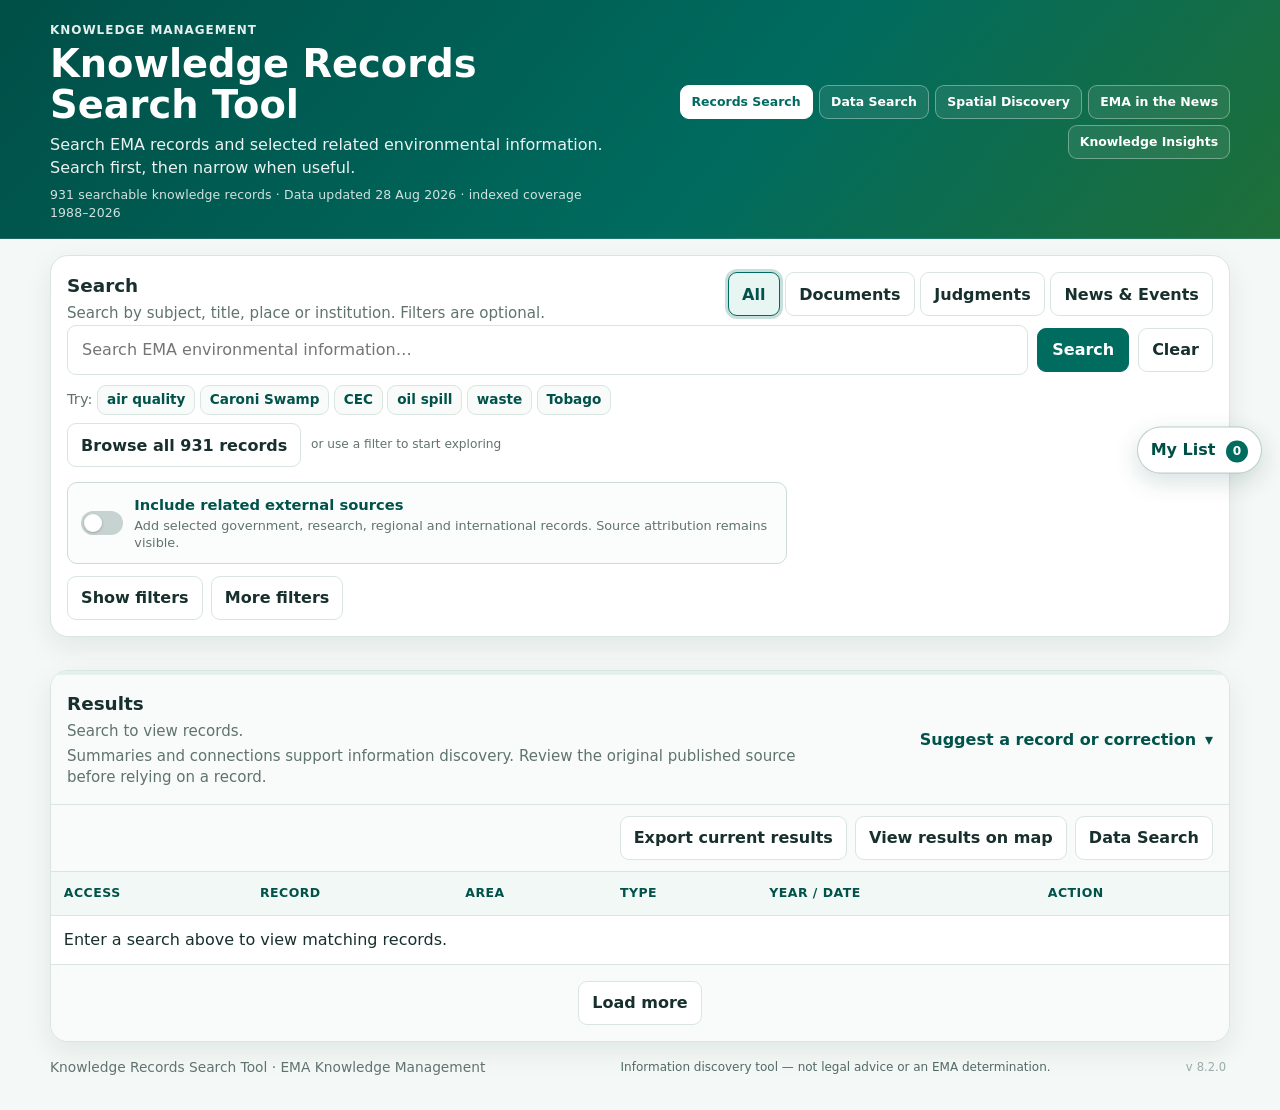
==== commit 78671831: "Add files via upload" ====
--- a/index.html
+++ b/index.html
@@ -9,6 +9,7 @@
 <title>Knowledge Records Search Tool</title>
 <link href="manifest.webmanifest" rel="manifest"/>
 <link href="assets/styles.css" rel="stylesheet"/>
+<link href="assets/nav.css" rel="stylesheet"/>
 </head>
 <body>
 <a class="skip-link" href="#searchInput">Skip to search</a>
@@ -17,18 +18,10 @@
 <div class="title-block">
 <p class="eyebrow">Knowledge Management</p>
 <h1>Knowledge Records Search Tool</h1>
-<p class="lede">Find EMA records and selected related environmental information. Search first, then narrow the results if needed.</p>
-<p class="tool-meta-line">Data updated 27 Aug 2026 · 931 searchable knowledge records · indexed coverage 1988–2026</p>
+<p class="lede">Search EMA records and selected related environmental information. Search first, then narrow when useful.</p>
+<p class="tool-meta-line">931 searchable knowledge records · Data updated 28 Aug 2026 · indexed coverage 1988–2026</p>
 </div>
-<div class="header-tools">
-<div aria-label="Register metrics" class="metric-strip">
-<div class="metric"><span id="metricTotal">—</span><small>Total</small></div>
-<div class="metric"><span id="metricDocuments">—</span><small>Documents</small></div>
-<div class="metric"><span id="metricJudgments">—</span><small>Judgments</small></div>
-<div class="metric"><span id="metricPress">—</span><small>News &amp; Events</small></div>
-</div>
-<div class="header-utility-links"><a aria-label="Open Data Search" class="insights-link" href="datasets.html"><span>Data Search</span><small>Find datasets, tables and reusable data</small><span aria-hidden="true">→</span></a><a aria-label="Open Spatial Discovery" class="insights-link preview-link" href="preview.html"><span>Spatial Discovery</span><small>View records and news by place</small><span aria-hidden="true">→</span></a><a aria-label="Open EMA in the News" class="insights-link" href="news.html"><span>EMA in the News</span><small>Explore media coverage patterns</small><span aria-hidden="true">→</span></a><a aria-label="Open Knowledge Insights" class="insights-link" href="insights.html"><span>Knowledge Insights</span><small>Charts and Knowledge Canvas</small><span aria-hidden="true">→</span></a></div>
-</div>
+<div class="header-tools compact-header-tools"><nav class="tool-nav" aria-label="Knowledge tool navigation"><a href="index.html" aria-current="page">Records Search</a><a href="datasets.html">Data Search</a><a href="preview.html">Spatial Discovery</a><a href="news.html">EMA in the News</a><a href="insights.html">Knowledge Insights</a></nav></div>
 </div>
 </header>
 <main class="app-shell">
@@ -52,6 +45,7 @@
 <button class="ghost clear-search" id="clearSearchBtn" type="button">Clear</button>
 </form>
 <p class="examples">Try: <button class="text-chip" data-example="air quality" type="button">air quality</button> <button class="text-chip" data-example="Caroni Swamp" type="button">Caroni Swamp</button> <button class="text-chip" data-example="CEC" type="button">CEC</button> <button class="text-chip" data-example="oil spill" type="button">oil spill</button> <button class="text-chip" data-example="waste" type="button">waste</button> <button class="text-chip" data-example="Tobago" type="button">Tobago</button> </p>
+<div class="browse-start"><button class="ghost" id="browseAllBtn" type="button">Browse all 931 records</button><span>or use a filter to start exploring</span></div>
 <label class="external-source-toggle" for="externalToggle">
 <input id="externalToggle" type="checkbox"/>
 <span aria-hidden="true" class="switch-ui"></span>
@@ -59,7 +53,7 @@
 </label>
 <div class="toggle-row">
 <button aria-controls="quickFilters" aria-expanded="false" class="ghost" id="quickFiltersToggle" type="button">Show filters</button>
-<button aria-controls="advancedFilters" aria-expanded="false" class="ghost" id="advancedToggle" type="button">Show advanced search</button>
+<button aria-controls="advancedFilters" aria-expanded="false" class="ghost" id="advancedToggle" type="button">More filters</button>
 </div>
 <div aria-label="Quick filters" class="quick-filters hidden" id="quickFilters" role="group">
 <button class="filter active" data-filter="all" type="button">All records</button>
@@ -74,13 +68,13 @@
 <button class="filter" data-filter="video" type="button">Videos</button>
 </div>
 <div class="advanced hidden" id="advancedFilters">
-<label>Knowledge area
+<label>Topic
           <select id="areaFilter"><option value="all">All areas</option></select>
 </label>
 <label>Record type
           <select id="typeFilter"><option value="all">All types</option></select>
 </label>
-<label>Source status
+<label>Access / source status
           <select id="statusFilter"><option value="all">All statuses</option></select>
 </label>
 <label>Year
@@ -89,7 +83,7 @@
 </div>
 </section>
 <section aria-live="polite" class="notice hidden" id="loadNotice"></section>
-<section aria-labelledby="resultsHeading" class="results-panel">
+<section aria-labelledby="resultsHeading" class="results-panel hidden" id="resultsPanel">
 <div class="results-head">
 <div class="results-summary-line">
 <div class="results-title-block">
@@ -116,8 +110,8 @@
 <div class="results-actions">
 <button class="ghost" id="exportResultsBtn" type="button">Export current results</button>
 <a class="ghost link-btn" href="preview.html" id="viewMapBtn">View results on map</a><a class="ghost link-btn" href="datasets.html">Data Search</a></div>
-</div><div class="within-results" id="withinResultsPanel"><label for="withinResultsInput">Search within these results</label><input autocomplete="off" id="withinResultsInput" placeholder="Add another word or phrase…" type="search"/><button class="ghost" id="clearWithinResultsBtn" type="button">Clear</button></div>
-<div class="active-results-tools" id="activeResultsTools">
+</div><div class="within-results hidden" id="withinResultsPanel"><label for="withinResultsInput">Search within these results</label><input autocomplete="off" id="withinResultsInput" placeholder="Add another word or phrase…" type="search"/><button class="ghost" id="clearWithinResultsBtn" type="button">Clear</button></div>
+<div class="active-results-tools hidden" id="activeResultsTools">
 <div class="active-filter-group">
 <label>Sort results
             <select id="sortResults">
@@ -128,7 +122,7 @@
 <option value="title">Title A–Z</option>
 </select>
 </label>
-<label>Source family
+<label>Source group
             <select id="resultSourceFilter">
 <option value="all">All sources</option>
 <option value="ema">EMA</option>
@@ -141,7 +135,7 @@
 <option value="international">International — T&amp;T only</option>
 <option value="video">Video</option>
 </select>
-</label><label>Source institution<select id="institutionFilter"><option value="all">All institutions</option></select></label>
+</label><label>Institution<select id="institutionFilter"><option value="all">All institutions</option></select></label>
 <label>Access
             <select id="resultAccessFilter">
 <option value="all">All access</option>
--- a/assets/styles.css
+++ b/assets/styles.css
@@ -325,3 +325,16 @@
 @media(max-width:1050px){.active-filter-group{grid-template-columns:repeat(3,minmax(130px,1fr))}}
 @media(max-width:760px){.header-utility-links{grid-template-columns:1fr;width:100%}.within-results{grid-template-columns:1fr auto}.within-results label{grid-column:1/-1}.active-filter-group{grid-template-columns:1fr 1fr}}
 @media(max-width:480px){.within-results{grid-template-columns:1fr}.active-filter-group{grid-template-columns:1fr}}
+
+/* v8.2 QoL refinement — preserves established visual language */
+.compact-header-tools{align-self:center}.browse-start{display:flex;gap:.6rem;align-items:center;flex-wrap:wrap;margin:.55rem 0 .15rem}.browse-start span{font-size:.76rem;color:var(--muted)}
+.header-wrap{align-items:center}.compact-header-tools{max-width:610px}.tool-meta-line{margin-top:.42rem}
+.results-panel.hidden{display:none!important}.source-context{display:block;margin-top:.22rem;color:#527069;font-size:.74rem}.within-results.hidden,.active-results-tools.hidden{display:none!important}
+@media(max-width:850px){.compact-header-tools{max-width:none;width:100%}.browse-start{align-items:flex-start}.header-wrap{gap:.45rem}}
+
+/* v8.2 mobile landing: keep product identity and primary navigation visible. */
+@media (max-width:760px){
+  body.mobile-search-idle .app-header{display:block!important;padding:.65rem .7rem .5rem}
+  body.mobile-search-idle .header-tools{display:block!important}
+  body.mobile-search-idle .app-shell{margin-top:.7rem}
+}
--- a/assets/nav.css
+++ b/assets/nav.css
@@ -0,0 +1,7 @@
+
+/* Shared v8.2 navigation — intentionally familiar, but consistent across all tools. */
+.tool-nav{display:flex;gap:.42rem;flex-wrap:wrap;align-items:center;justify-content:flex-end}
+.tool-nav a{display:inline-flex;align-items:center;min-height:34px;padding:.43rem .68rem;border-radius:9px;border:1px solid rgba(255,255,255,.34);color:#fff;text-decoration:none;font-size:.78rem;font-weight:800;background:rgba(255,255,255,.08);transition:background .15s ease,border-color .15s ease}
+.tool-nav a:hover{background:rgba(255,255,255,.16);border-color:rgba(255,255,255,.65)}
+.tool-nav a[aria-current="page"]{background:#fff;color:#006b5f;border-color:#fff}
+@media(max-width:760px){.tool-nav{justify-content:flex-start;margin-top:.55rem;overflow-x:auto;flex-wrap:nowrap;padding-bottom:.18rem}.tool-nav a{white-space:nowrap;flex:0 0 auto}}
